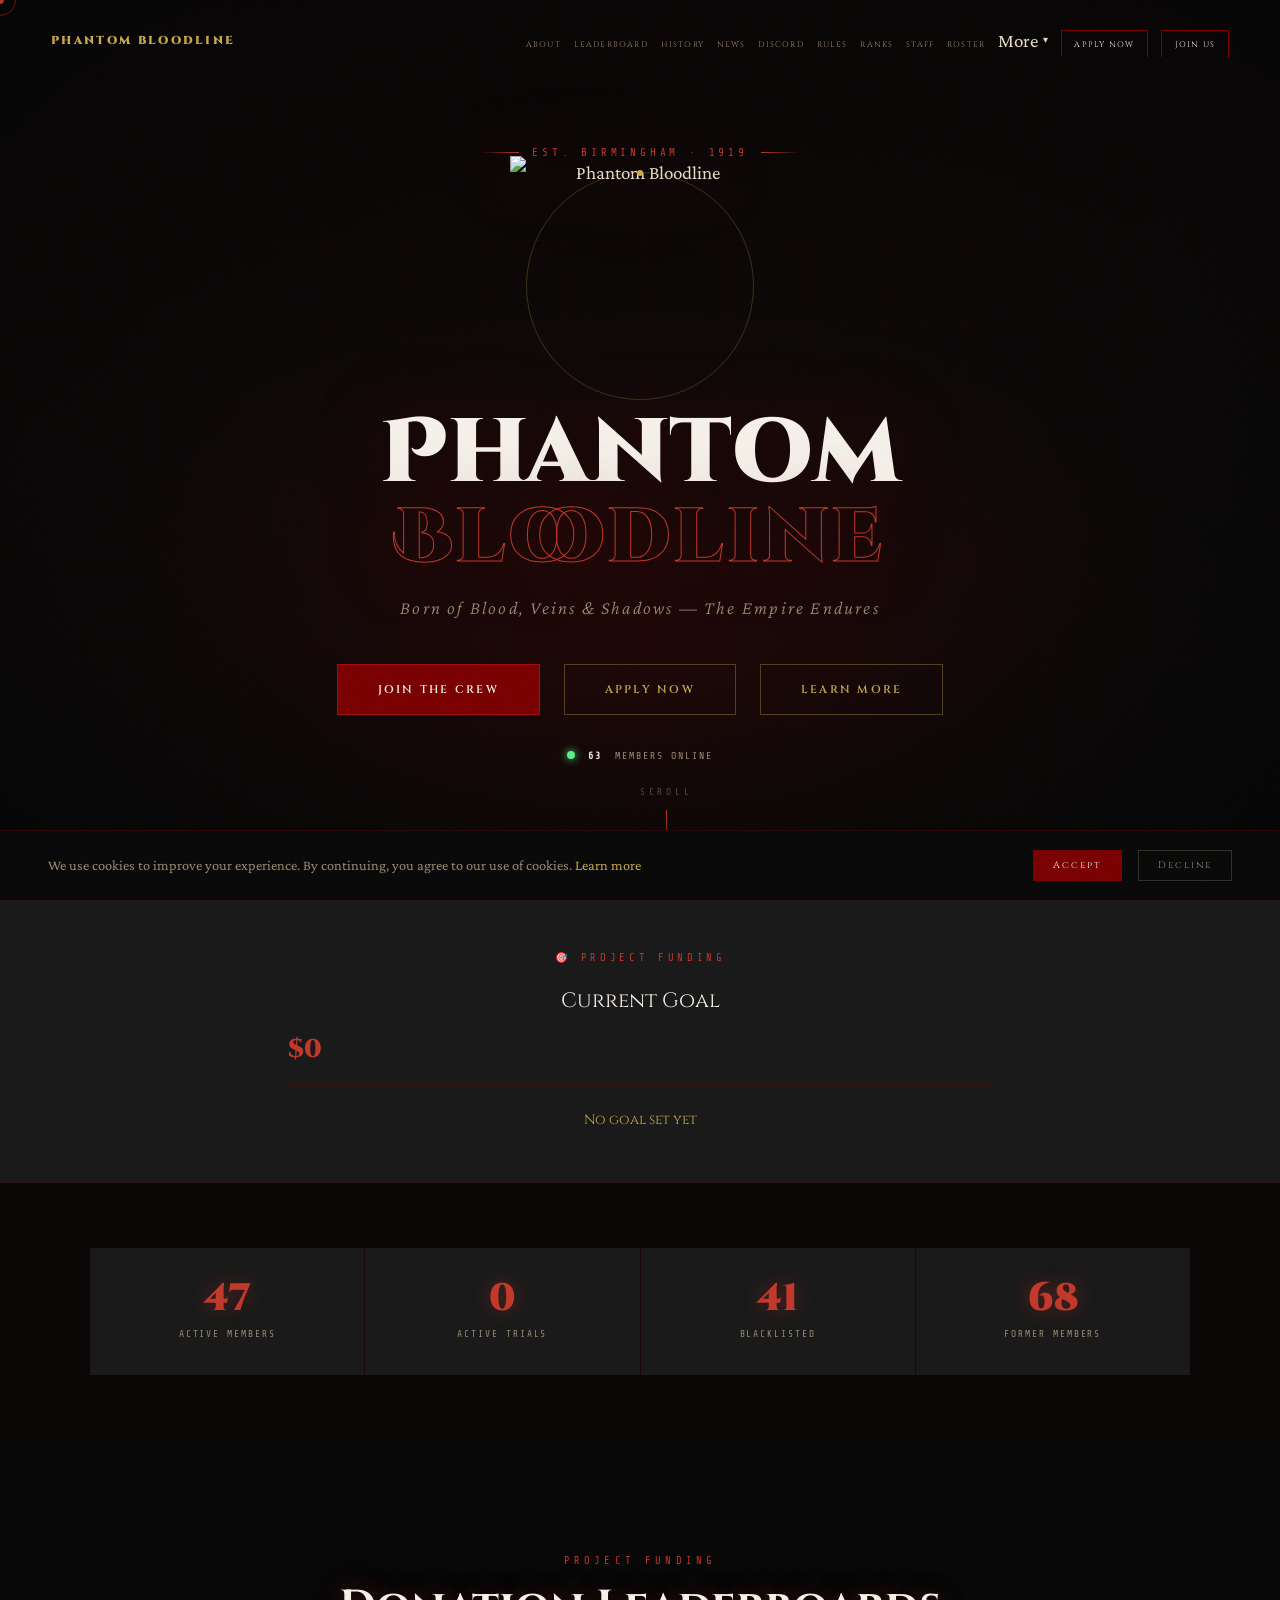
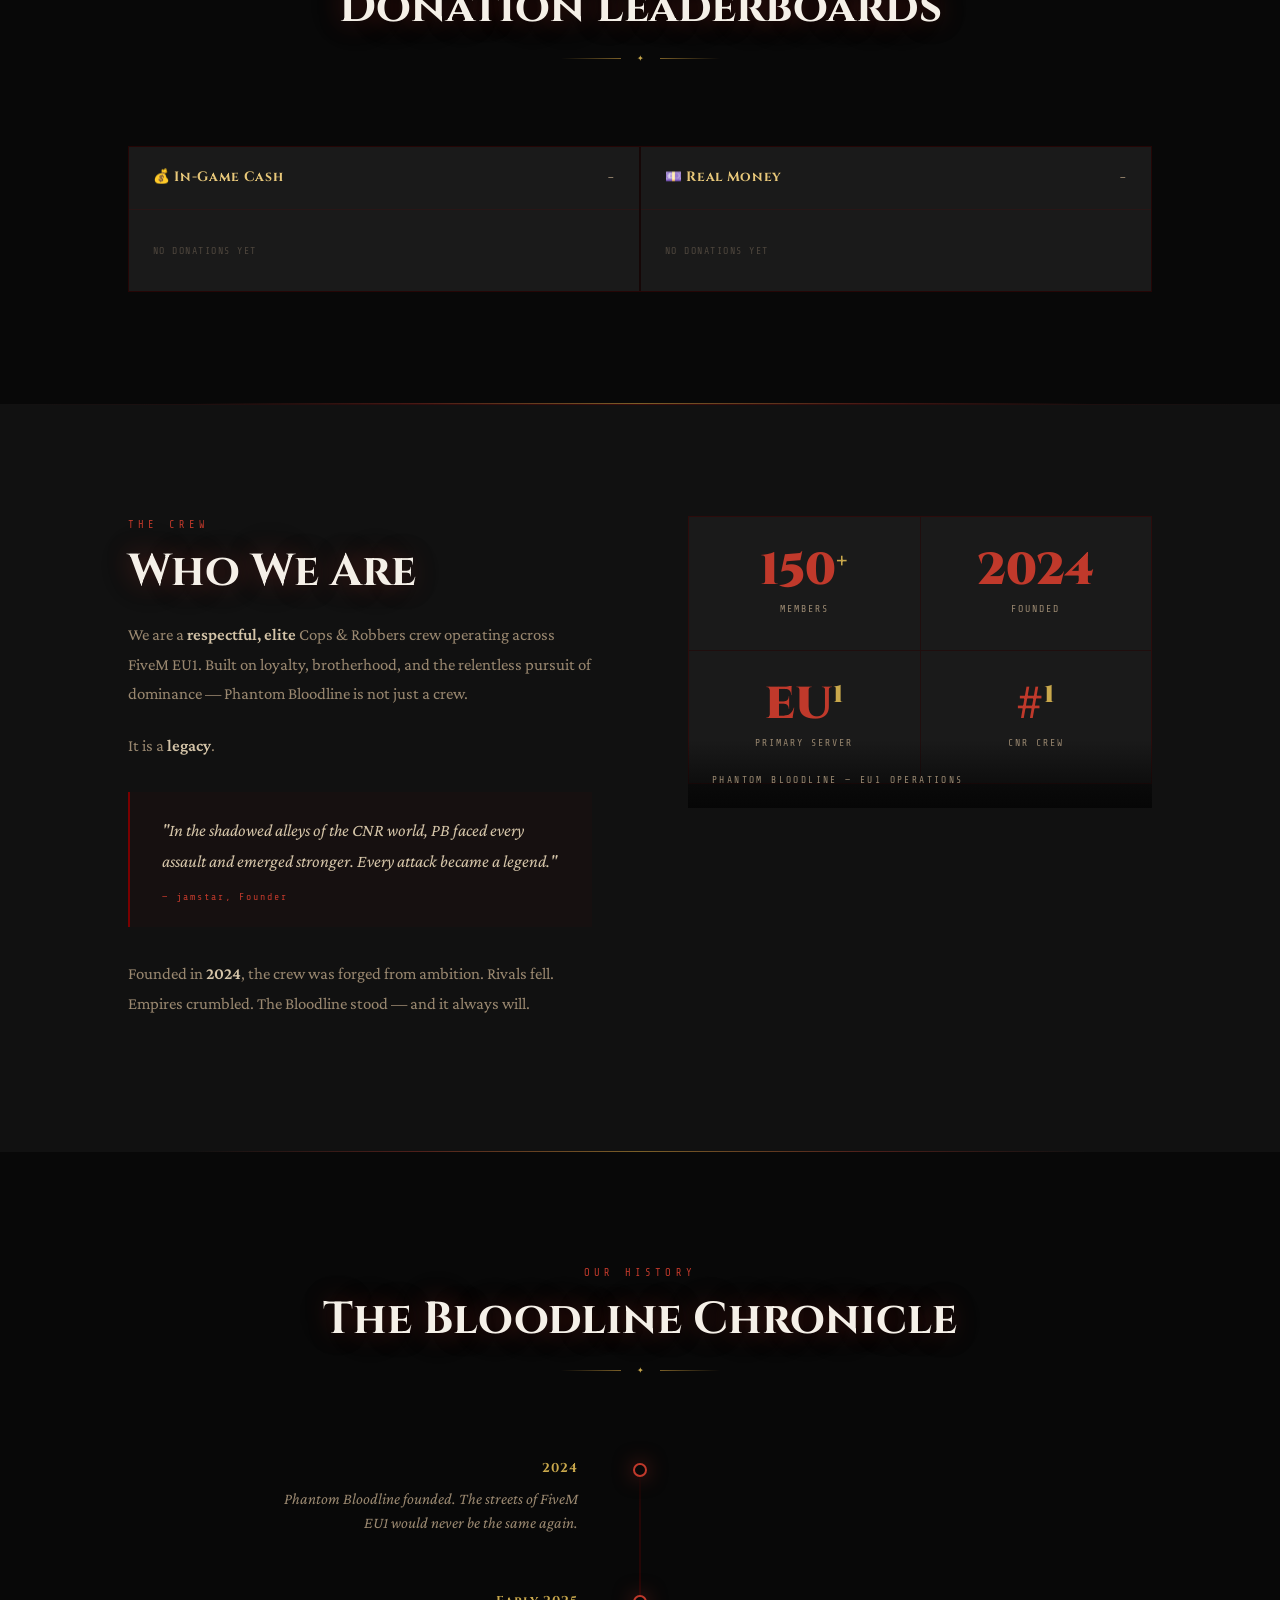
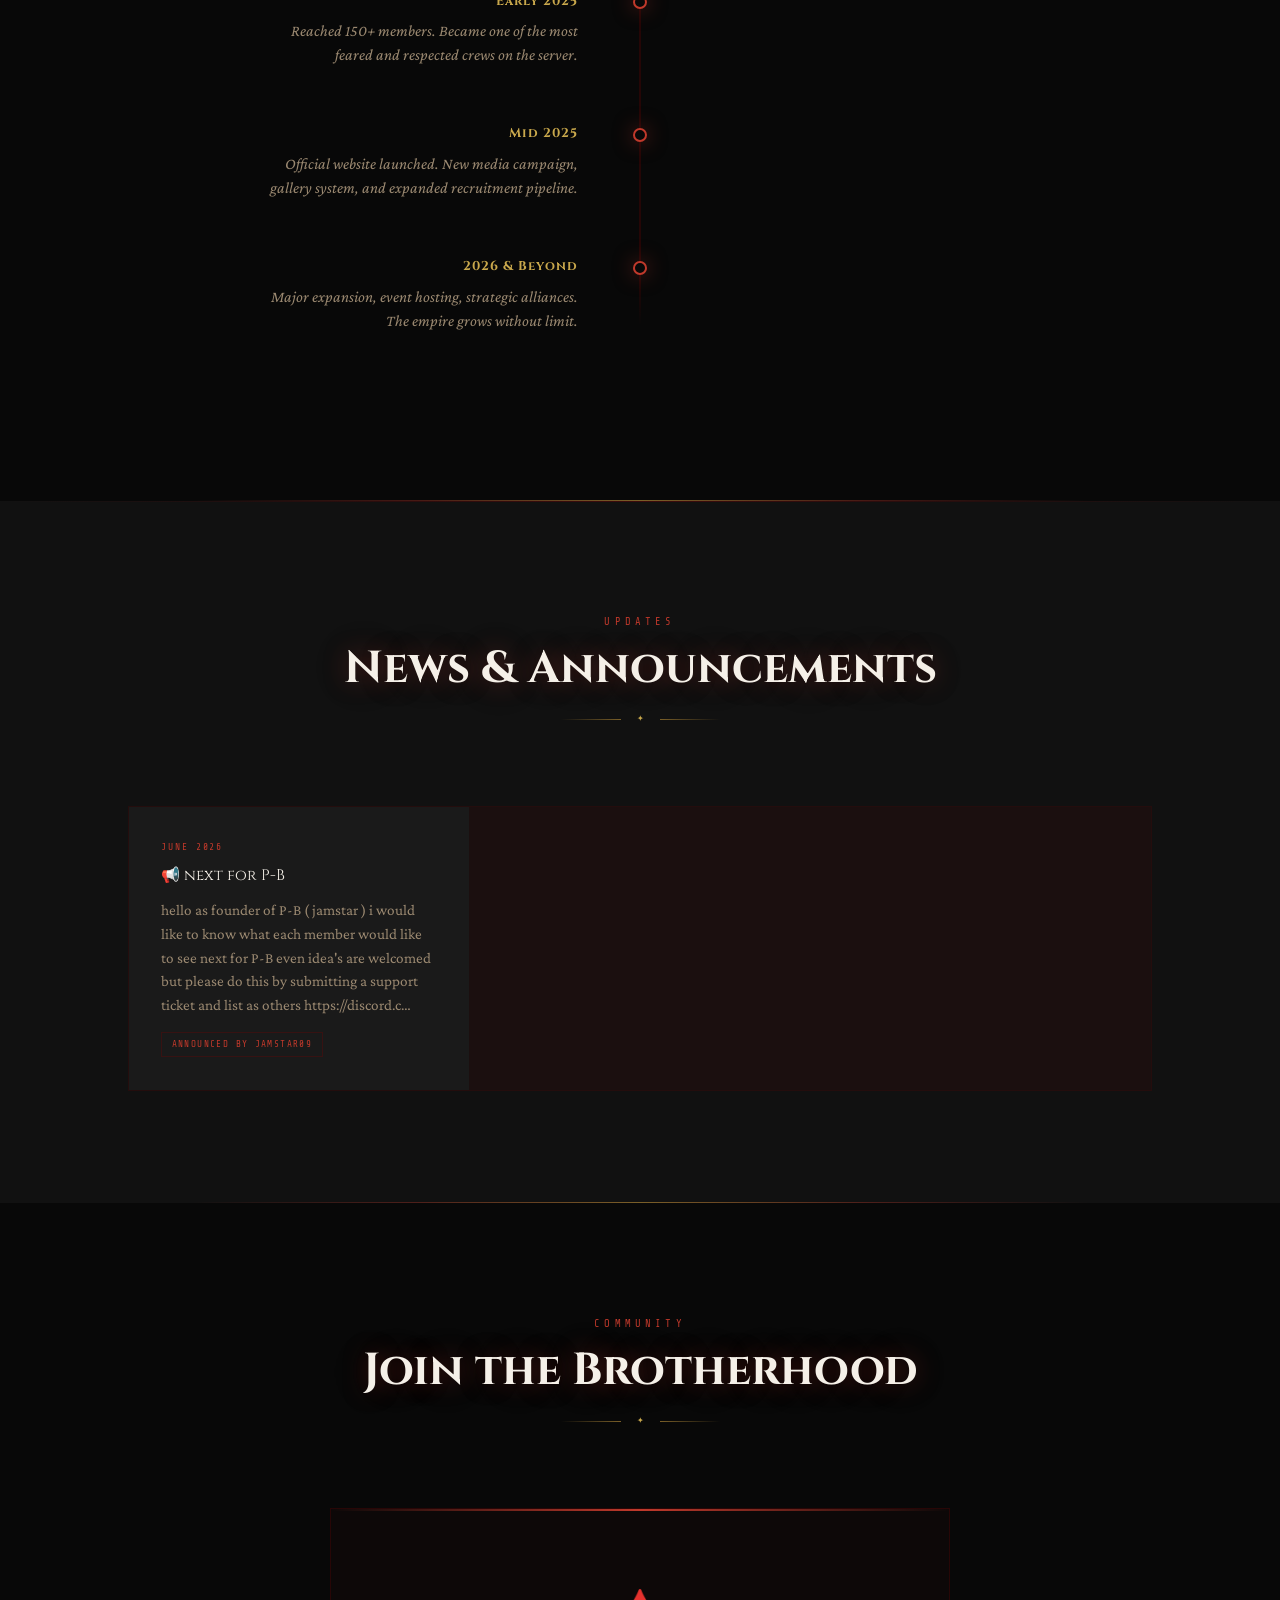
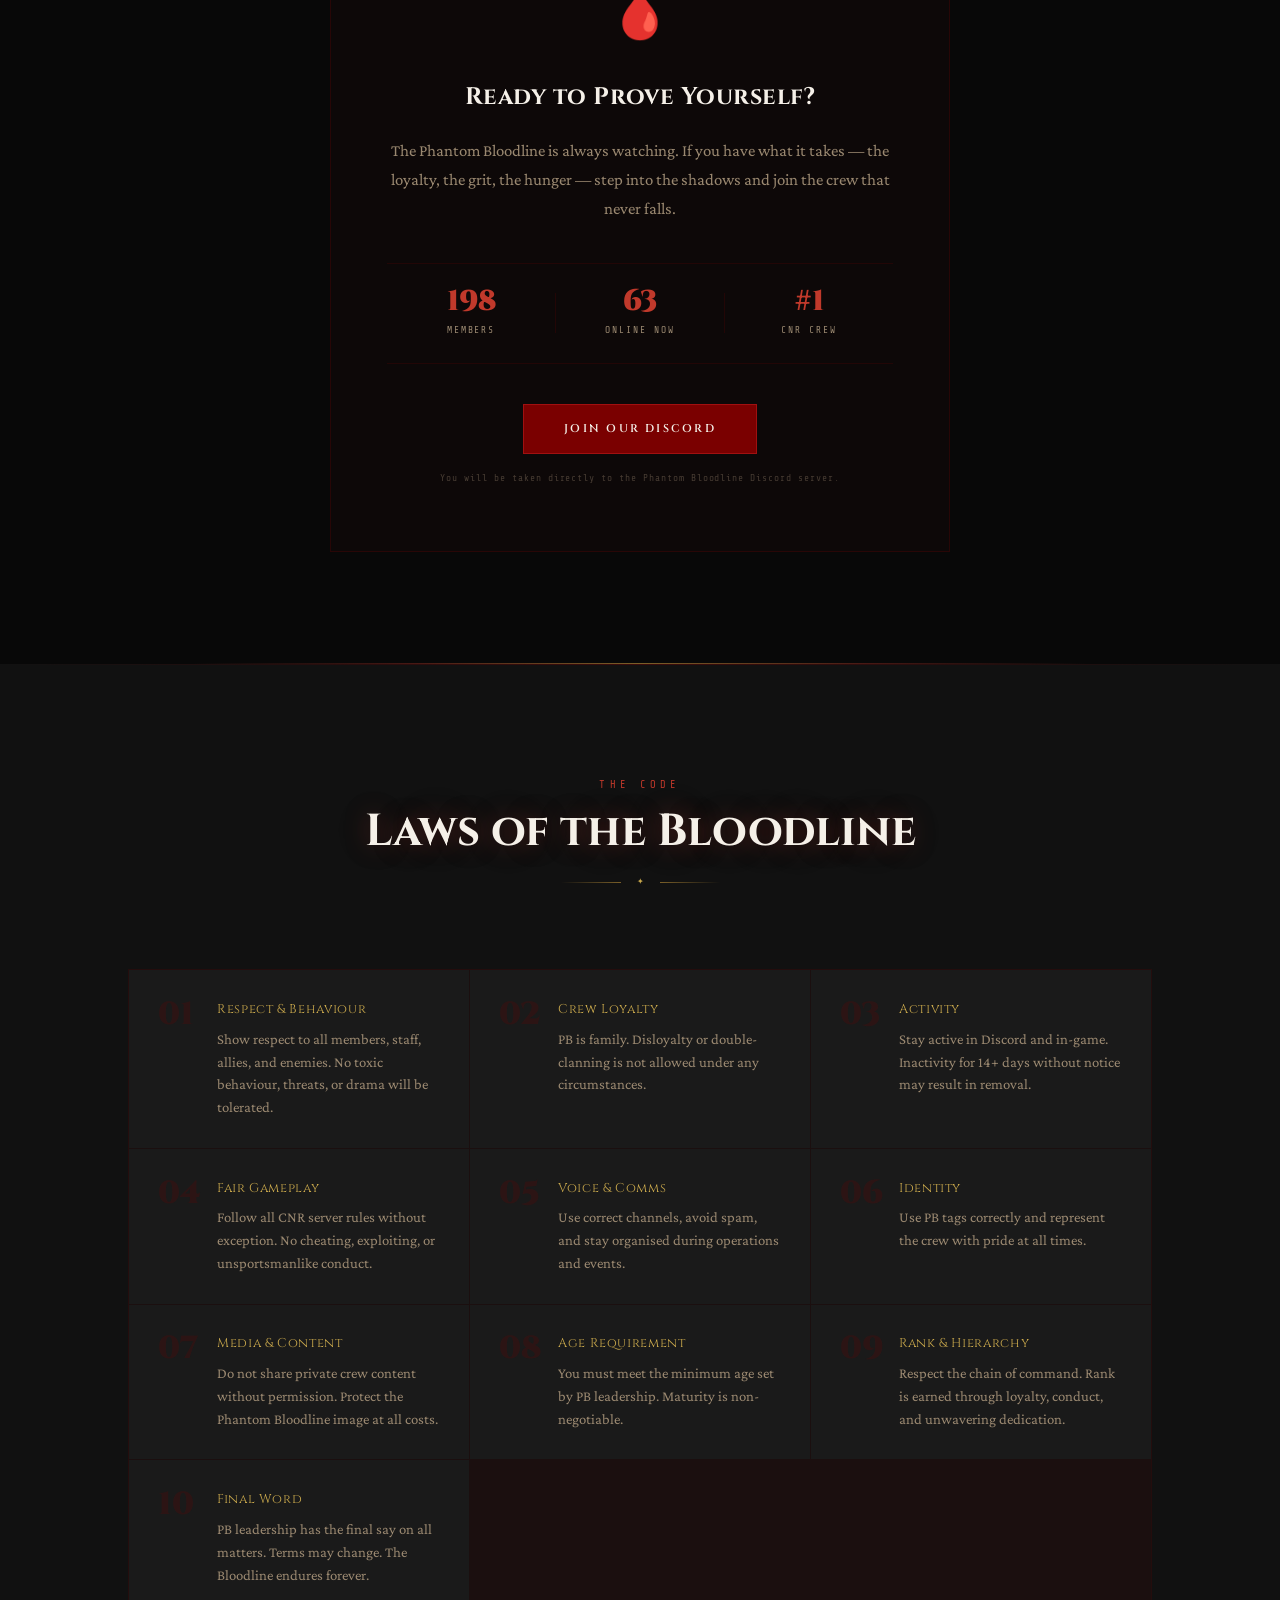
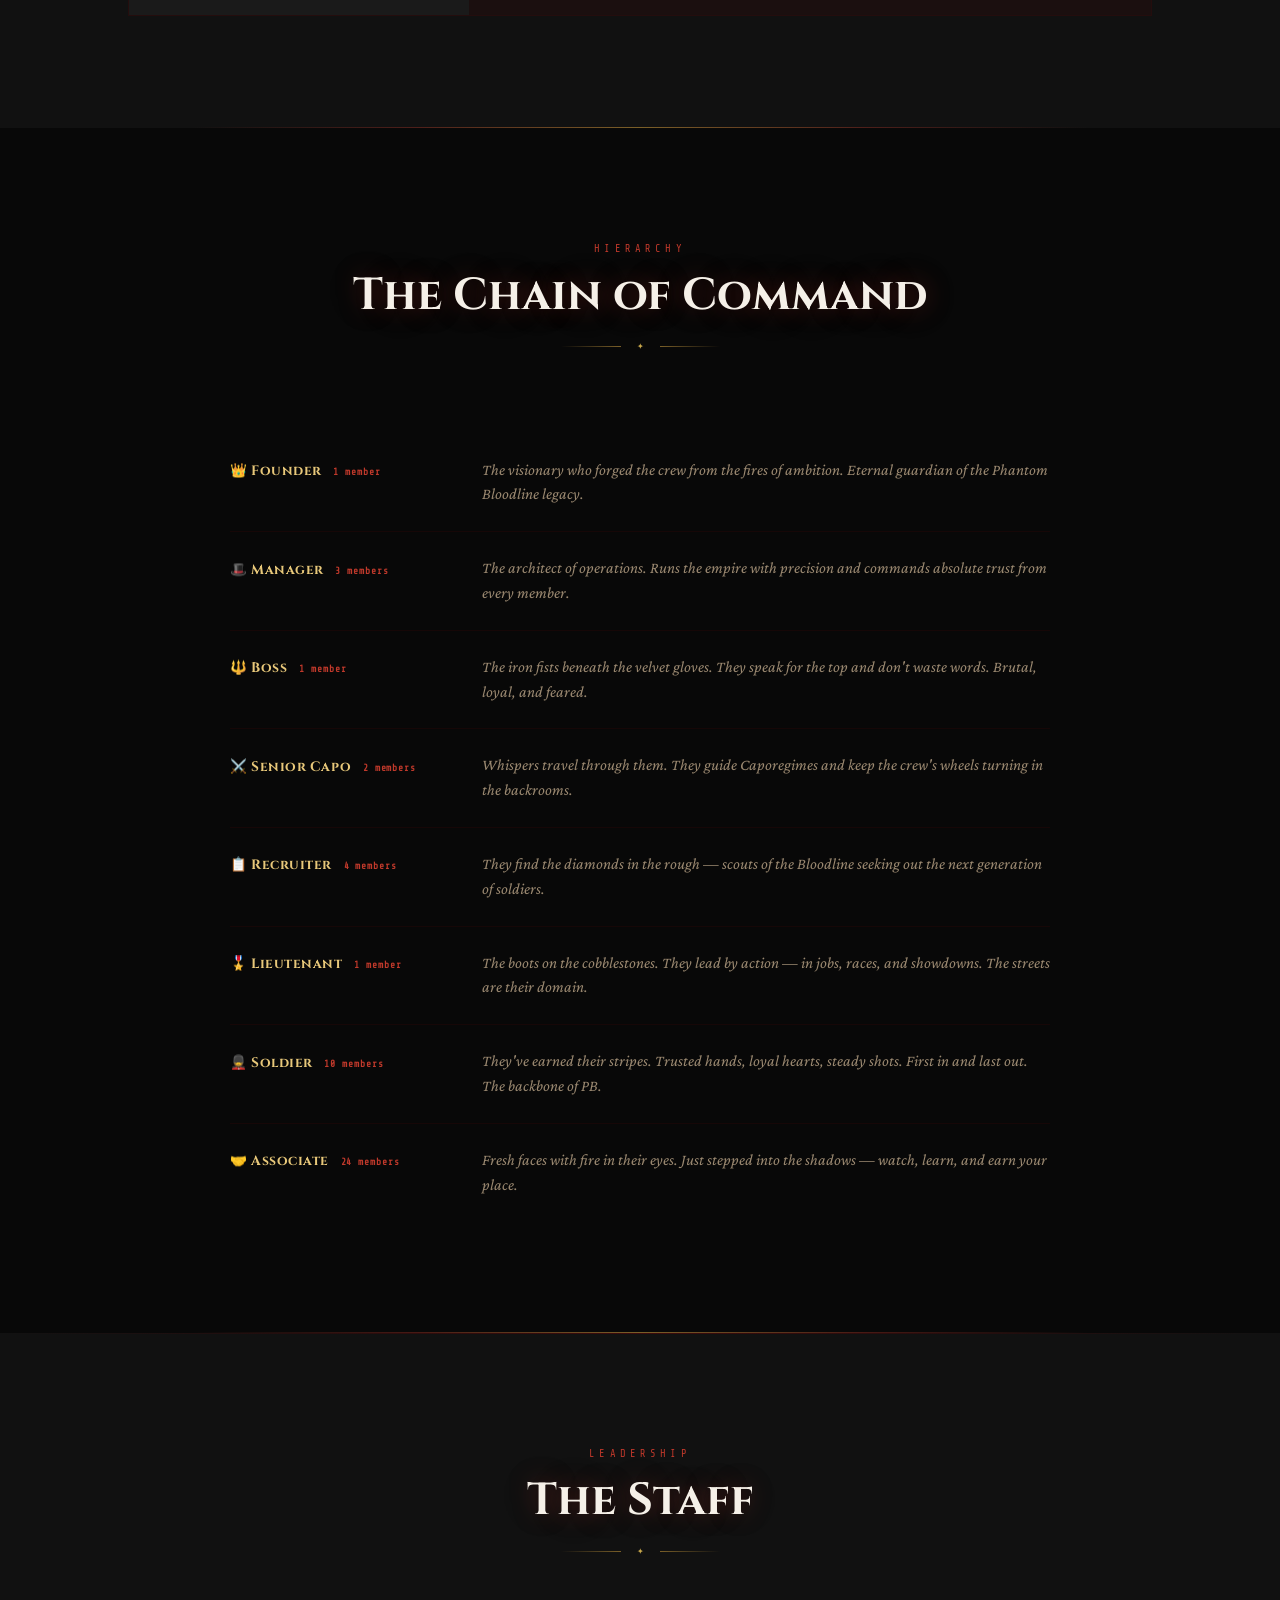
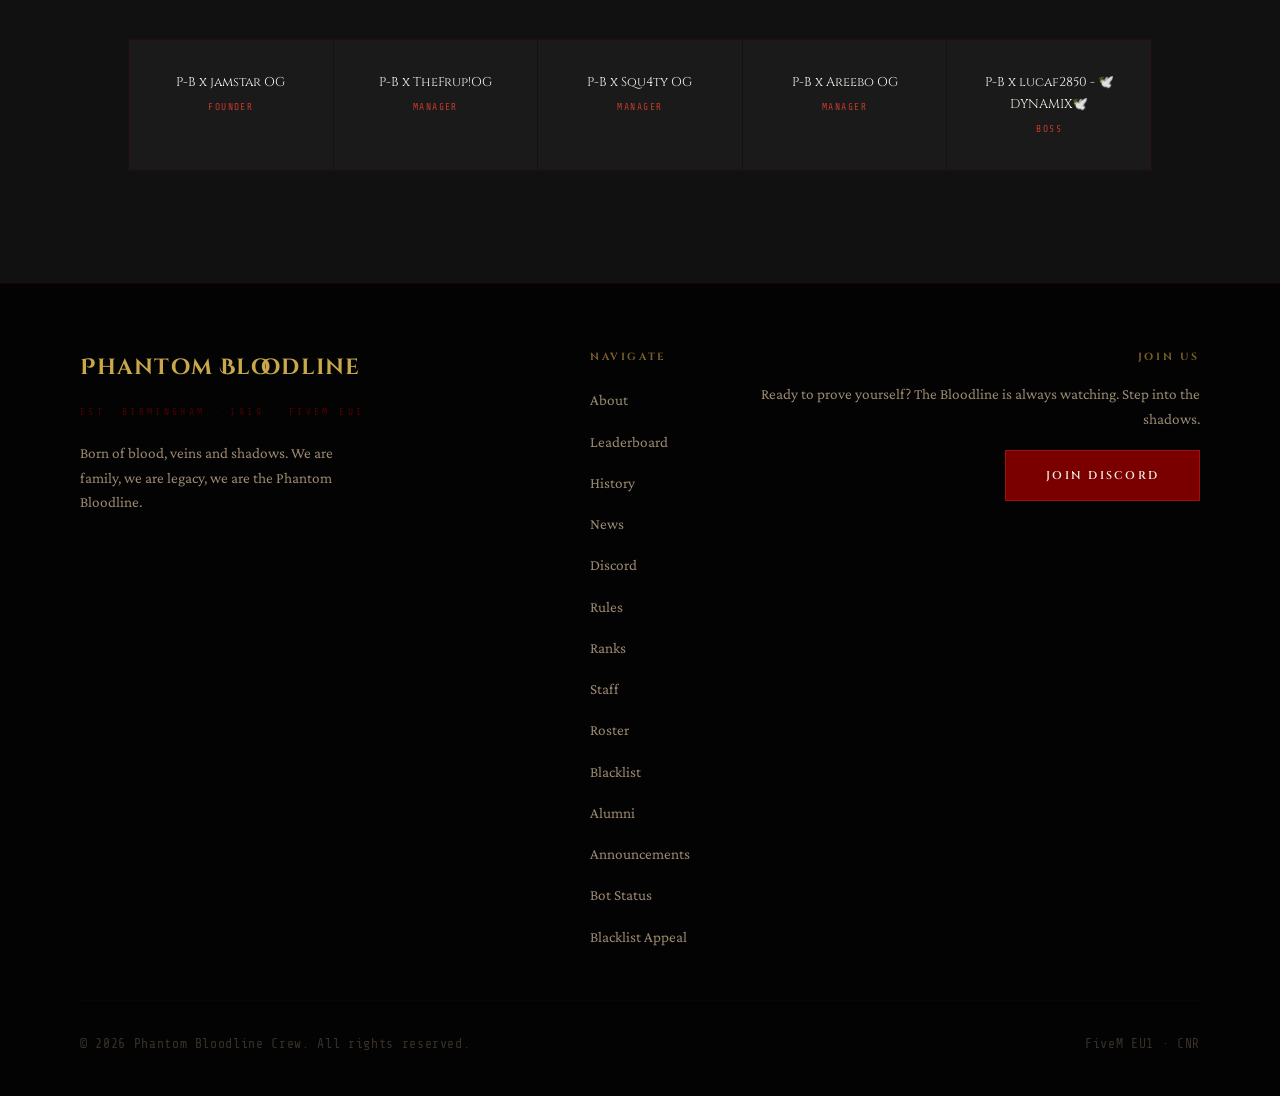
==== index.html @ 2a6f8df1 "Add files via upload" ====
<!DOCTYPE html>
<html lang="en">
<head>
<meta charset="UTF-8">
<meta name="viewport" content="width=device-width, initial-scale=1.0">
<title>Phantom Bloodline | Est. Birmingham, 1919</title>
<meta name="description" content="Phantom Bloodline — an elite Cops & Robbers crew on FiveM EU1. Born of blood, veins and shadows.">
<meta property="og:title" content="Phantom Bloodline | Est. Birmingham, 1919">
<meta property="og:description" content="Elite FiveM CNR crew. Born of blood, veins and shadows. The empire endures.">
<meta property="og:image" content="https://raw.githubusercontent.com/PBjamstar/P-B/main/logo.png">
<meta property="og:url" content="https://pbjamstar.github.io/P-B/">
<meta name="twitter:card" content="summary_large_image">
<link rel="icon" type="image/png" href="https://raw.githubusercontent.com/PBjamstar/P-B/main/logo.png">
<link rel="preconnect" href="https://fonts.googleapis.com">
<link href="https://fonts.googleapis.com/css2?family=Cinzel+Decorative:wght@400;700;900&family=Cinzel:wght@400;600;700;900&family=Crimson+Pro:ital,wght@0,300;0,400;0,600;1,300;1,400&family=Share+Tech+Mono&display=swap" rel="stylesheet" media="print" onload="this.media='all'">
<noscript><link href="https://fonts.googleapis.com/css2?family=Cinzel+Decorative:wght@400;700;900&family=Cinzel:wght@400;600;700;900&family=Crimson+Pro:ital,wght@0,300;0,400;0,600;1,300;1,400&family=Share+Tech+Mono&display=swap" rel="stylesheet"></noscript>
<style>
:root {
  --blood: #7a0000;
  --blood-mid: #a01010;
  --blood-bright: #c0392b;
  --gold: #c9a84c;
  --gold-light: #e8c87a;
  --gold-dim: #7a5f28;
  --smoke: #080808;
  --ash: #111111;
  --coal: #1a1a1a;
  --bone: #e8dcc8;
  --parchment: #d4c4a8;
  --pale: #9a8870;
  --white: #f5f0e8;
}
* { margin:0; padding:0; box-sizing:border-box; }
html { scroll-behavior:smooth; }
body { background:var(--smoke); color:var(--bone); font-family:'Crimson Pro',serif; font-size:19px; line-height:1.75; overflow-x:hidden; }
*, *::before, *::after { cursor:none !important; }

/* ── LOADER ───────────────────────────────────────────────────────────── */
#loader {
  position:fixed; inset:0; z-index:99999;
  background:var(--smoke);
  display:flex; flex-direction:column; align-items:center; justify-content:center;
  transition:opacity 0.8s ease, visibility 0.8s ease;
}
#loader.hidden { opacity:0; visibility:hidden; pointer-events:none; }
.loader-logo {
  width:120px; height:120px; position:relative;
  animation:loader-pulse 2s ease-in-out infinite;
}
.loader-logo img { width:100%; height:100%; object-fit:contain; filter:drop-shadow(0 0 30px rgba(192,57,43,0.8)); }
.loader-ring {
  position:absolute; inset:-16px;
  border:1px solid rgba(201,168,76,0.4); border-radius:50%;
  animation:spin-slow 3s linear infinite;
}
.loader-ring::before {
  content:''; position:absolute; top:-3px; left:50%;
  width:6px; height:6px; background:var(--gold); border-radius:50%; transform:translateX(-50%);
}
.loader-text {
  margin-top:2rem;
  font-family:'Share Tech Mono',monospace; font-size:0.65rem;
  letter-spacing:0.4em; color:var(--blood-bright); text-transform:uppercase;
  animation:loader-blink 1.2s ease-in-out infinite;
}
.loader-bar {
  width:200px; height:1px; background:rgba(122,0,0,0.2); margin-top:1.5rem; overflow:hidden;
}
.loader-bar-fill {
  height:100%; width:0%; background:linear-gradient(to right, var(--blood), var(--blood-bright));
  animation:loader-fill 1.8s ease-out forwards;
}
@keyframes loader-fill { to { width:100%; } }
@keyframes loader-pulse { 0%,100%{transform:scale(1)} 50%{transform:scale(1.05)} }
@keyframes loader-blink { 0%,100%{opacity:1} 50%{opacity:0.3} }

/* ── PAGE TRANSITION ──────────────────────────────────────────────────── */
#page-transition {
  position:fixed; inset:0; z-index:9999; pointer-events:none;
  background:var(--blood);
  transform:scaleY(0); transform-origin:bottom;
  transition:transform 0.4s cubic-bezier(0.76,0,0.24,1);
}
#page-transition.out { transform:scaleY(1); transform-origin:bottom; }
#page-transition.in { transform:scaleY(0); transform-origin:top; }

/* ── COOKIE BANNER ────────────────────────────────────────────────────── */
#cookie-banner {
  position:fixed; bottom:0; left:0; right:0; z-index:9000;
  background:rgba(10,10,10,0.97); border-top:1px solid rgba(122,0,0,0.3);
  padding:1.2rem 3rem;
  display:flex; align-items:center; justify-content:space-between; gap:2rem;
  backdrop-filter:blur(10px);
  transform:translateY(100%); transition:transform 0.5s cubic-bezier(0.16,1,0.3,1);
}
#cookie-banner.show { transform:translateY(0); }
.cookie-text { font-size:0.9rem; color:var(--pale); max-width:600px; }
.cookie-text a { color:var(--gold); text-decoration:none; }
.cookie-btns { display:flex; gap:1rem; flex-shrink:0; }
.cookie-btn {
  font-family:'Cinzel',serif; font-size:0.6rem; letter-spacing:0.2em;
  padding:0.5rem 1.2rem; border:1px solid; cursor:pointer !important; transition:all 0.25s;
}
.cookie-accept { border-color:var(--blood); background:var(--blood); color:var(--white); }
.cookie-accept:hover { background:var(--blood-bright); }
.cookie-decline { border-color:rgba(154,136,112,0.3); background:transparent; color:var(--pale); }
.cookie-decline:hover { border-color:var(--pale); color:var(--white); }

/* ── CURSOR ───────────────────────────────────────────────────────────── */
.cursor { position:fixed; width:8px; height:8px; background:var(--blood-bright); border-radius:50%; pointer-events:none; z-index:99999; transform:translate(-50%,-50%); mix-blend-mode:difference; }
.cursor-ring { position:fixed; width:32px; height:32px; border:1px solid rgba(192,57,43,0.5); border-radius:50%; pointer-events:none; z-index:99998; transform:translate(-50%,-50%); transition:width 0.35s,height 0.35s,border-color 0.3s; }
body:has(a:hover) .cursor-ring, body:has(button:hover) .cursor-ring { width:50px; height:50px; border-color:var(--gold); }
body::after { content:''; position:fixed; inset:0; background-image:url("data:image/svg+xml,%3Csvg xmlns='http://www.w3.org/2000/svg' width='300' height='300'%3E%3Cfilter id='n'%3E%3CfeTurbulence type='fractalNoise' baseFrequency='0.75' numOctaves='4' stitchTiles='stitch'/%3E%3C/filter%3E%3Crect width='300' height='300' filter='url(%23n)' opacity='0.05'/%3E%3C/svg%3E"); pointer-events:none; z-index:9998; opacity:0.35; }

/* ── NAV ──────────────────────────────────────────────────────────────── */
#nav { position:fixed; top:0; left:0; right:0; z-index:1000; padding:1.5rem clamp(1.5rem, 4vw, 5rem); display:flex; justify-content:space-between; align-items:center; transition:all 0.4s; }
#nav.solid { background:rgba(5,5,5,0.97); padding:1rem clamp(1.5rem, 4vw, 5rem); border-bottom:1px solid rgba(122,0,0,0.25); backdrop-filter:blur(10px); }
.nav-brand { font-family:'Cinzel',serif; font-weight:900; font-size:clamp(0.7rem, 0.9vw, 1rem); color:var(--gold); text-decoration:none; letter-spacing:0.2em; white-space:nowrap; flex-shrink:0; }
.nav-links { display:flex; gap:clamp(0.5rem, 1vw, 2rem); list-style:none; align-items:center; flex-wrap:nowrap; overflow:hidden; }
.nav-links a { font-family:'Cinzel',serif; font-size:clamp(0.5rem, 0.6vw, 0.65rem); letter-spacing:0.15em; color:var(--pale); text-decoration:none; text-transform:uppercase; transition:color 0.25s; }
.nav-links a:hover { color:var(--white); }
.nav-links .cta { padding:0.5rem clamp(0.6rem, 1vw, 1.5rem); border:1px solid var(--blood); color:var(--white); transition:all 0.3s; white-space:nowrap; flex-shrink:0; }
.nav-links .cta:hover { background:var(--blood); }

/* Mobile nav */
.nav-hamburger { display:none; flex-direction:column; gap:5px; background:none; border:none; padding:0.3rem; }
.nav-hamburger span { display:block; width:24px; height:1px; background:var(--pale); transition:all 0.3s; }
.nav-hamburger.open span:nth-child(1) { transform:rotate(45deg) translate(4px,4px); }
.nav-hamburger.open span:nth-child(2) { opacity:0; }
.nav-hamburger.open span:nth-child(3) { transform:rotate(-45deg) translate(4px,-4px); }
.mobile-menu {
  display:none; position:fixed; inset:0; z-index:999;
  background:rgba(5,5,5,0.98); backdrop-filter:blur(20px);
  flex-direction:column; align-items:center; justify-content:center; gap:2rem;
}
.mobile-menu.open { display:flex; }
.mobile-menu a { font-family:'Cinzel',serif; font-size:1.2rem; letter-spacing:0.2em; color:var(--pale); text-decoration:none; text-transform:uppercase; transition:color 0.25s; }
.mobile-menu a:hover { color:var(--white); }
.mobile-menu .cta { padding:0.8rem 2rem; border:1px solid var(--blood); color:var(--white); }

/* ── HERO ─────────────────────────────────────────────────────────────── */
#hero { height:100vh; min-height:700px; position:relative; display:flex; align-items:center; justify-content:center; overflow:hidden; }
.hero-bg { position:absolute; inset:0; background:radial-gradient(ellipse 80% 60% at 50% 70%, rgba(122,0,0,0.18) 0%, transparent 60%), linear-gradient(170deg, #0a0505 0%, #0d0808 40%, #080808 100%); }
.hero-grid { position:absolute; inset:0; background-image:linear-gradient(rgba(122,0,0,0.08) 1px, transparent 1px),linear-gradient(90deg, rgba(122,0,0,0.08) 1px, transparent 1px); background-size:80px 80px; mask-image:radial-gradient(ellipse 80% 70% at 50% 50%, black 20%, transparent 75%); animation:grid-drift 20s ease-in-out infinite alternate; }
@keyframes grid-drift { from{transform:translateY(0)} to{transform:translateY(-20px)} }
.hero-vignette { position:absolute; inset:0; background:radial-gradient(ellipse at center, transparent 40%, rgba(5,5,5,0.8) 100%); }

/* Embers */
.embers { position:absolute; inset:0; pointer-events:none; overflow:hidden; }
.ember {
  position:absolute; width:2px; height:2px; border-radius:50%;
  background:var(--blood-bright); opacity:0;
  animation:ember-rise var(--dur) var(--delay) ease-out infinite;
  left:var(--x); bottom:-10px;
}
@keyframes ember-rise {
  0%{opacity:0;transform:translateY(0) translateX(0) scale(1)}
  20%{opacity:0.8}
  80%{opacity:0.4}
  100%{opacity:0;transform:translateY(-60vh) translateX(var(--drift)) scale(0)}
}

.hero-content { position:relative; z-index:2; text-align:center; max-width:900px; padding:0 2rem; }
.hero-badge { display:inline-flex; align-items:center; gap:0.8rem; font-family:'Share Tech Mono',monospace; font-size:0.68rem; letter-spacing:0.35em; color:var(--blood-bright); text-transform:uppercase; margin-bottom:1.5rem; opacity:0; animation:rise 0.9s 0.2s cubic-bezier(0.16,1,0.3,1) forwards; }
.hero-badge::before,.hero-badge::after { content:''; width:40px; height:1px; background:linear-gradient(to right,transparent,var(--blood-bright)); }
.hero-badge::after { transform:scaleX(-1); }
.hero-logo-wrap { margin:0 auto 1.5rem; width:200px; height:200px; position:relative; opacity:0; animation:rise 0.9s 0.4s cubic-bezier(0.16,1,0.3,1) forwards; }
.hero-logo-wrap img { width:130%; height:130%; object-fit:contain; position:absolute; top:50%; left:50%; transform:translate(-50%,-50%); filter:drop-shadow(0 0 30px rgba(122,0,0,0.6)) drop-shadow(0 0 60px rgba(122,0,0,0.2)); loading:eager; }
.hero-ring { position:absolute; inset:-14px; border:1px solid rgba(201,168,76,0.25); border-radius:50%; animation:spin-slow 30s linear infinite; }
.hero-ring::before { content:''; position:absolute; top:-3px; left:50%; width:6px; height:6px; background:var(--gold); border-radius:50%; transform:translateX(-50%); }
@keyframes spin-slow { to{transform:rotate(360deg)} }
h1.hero-title { font-family:'Cinzel Decorative',serif; font-size:clamp(2.8rem,7vw,6.5rem); font-weight:900; line-height:1; color:var(--white); margin-bottom:0.2rem; opacity:0; animation:rise 1s 0.6s cubic-bezier(0.16,1,0.3,1) forwards; text-shadow:0 0 80px rgba(122,0,0,0.3); }
h1.hero-title em { font-style:normal; color:transparent; -webkit-text-stroke:1px var(--blood-bright); display:block; font-size:0.85em; letter-spacing:0.05em; }
.hero-tagline { font-family:'Crimson Pro',serif; font-style:italic; font-weight:300; font-size:1.15rem; color:var(--pale); letter-spacing:0.12em; margin:1rem 0 2.5rem; opacity:0; animation:rise 0.9s 0.8s cubic-bezier(0.16,1,0.3,1) forwards; }
.hero-actions { display:flex; gap:1.5rem; justify-content:center; flex-wrap:wrap; opacity:0; animation:rise 0.9s 1s cubic-bezier(0.16,1,0.3,1) forwards; }

/* Discord live count in hero */
.hero-live {
  display:inline-flex; align-items:center; gap:0.8rem; margin-top:2rem;
  font-family:'Share Tech Mono',monospace; font-size:0.62rem; letter-spacing:0.2em;
  color:var(--pale); text-transform:uppercase;
  opacity:0; animation:rise 0.9s 1.2s cubic-bezier(0.16,1,0.3,1) forwards;
}
.live-dot { width:8px; height:8px; border-radius:50%; background:#57F287; box-shadow:0 0 8px #57F287; animation:pulse-green 2s ease-in-out infinite; }
@keyframes pulse-green { 0%,100%{box-shadow:0 0 8px #57F287} 50%{box-shadow:0 0 16px #57F287} }
#hero-member-count { color:var(--white); font-weight:bold; }

.btn-primary { display:inline-flex; align-items:center; gap:0.6rem; padding:0.9rem 2.5rem; background:var(--blood); border:1px solid var(--blood-mid); color:var(--white); font-family:'Cinzel',serif; font-size:0.7rem; font-weight:600; letter-spacing:0.2em; text-transform:uppercase; text-decoration:none; transition:all 0.3s; }
.btn-primary:hover { background:var(--blood-bright); transform:translateY(-2px); box-shadow:0 10px 40px rgba(122,0,0,0.4); }
.btn-secondary { display:inline-flex; align-items:center; gap:0.6rem; padding:0.9rem 2.5rem; background:transparent; border:1px solid rgba(201,168,76,0.35); color:var(--gold); font-family:'Cinzel',serif; font-size:0.7rem; font-weight:600; letter-spacing:0.2em; text-transform:uppercase; text-decoration:none; transition:all 0.3s; }
.btn-secondary:hover { border-color:var(--gold); background:rgba(201,168,76,0.07); transform:translateY(-2px); }

.hero-scroll { position:absolute; bottom:2.5rem; left:50%; transform:translateX(-50%); display:flex; flex-direction:column; align-items:center; gap:0.6rem; opacity:0; animation:rise 1s 1.5s forwards; }
.hero-scroll span { font-family:'Share Tech Mono',monospace; font-size:0.58rem; letter-spacing:0.4em; color:rgba(154,136,112,0.5); text-transform:uppercase; }
.hero-scroll-line { width:1px; height:50px; background:linear-gradient(to bottom, var(--blood-bright), transparent); animation:drip 2.5s ease-in-out infinite; }
@keyframes drip { 0%{transform:scaleY(0);transform-origin:top;opacity:1} 50%{transform:scaleY(1);transform-origin:top;opacity:1} 51%{transform:scaleY(1);transform-origin:bottom;opacity:1} 100%{transform:scaleY(0);transform-origin:bottom;opacity:0.3} }

/* ── COMMON ───────────────────────────────────────────────────────────── */
.eyebrow { font-family:'Share Tech Mono',monospace; font-size:0.65rem; letter-spacing:0.4em; color:var(--blood-bright); text-transform:uppercase; display:block; margin-bottom:0.8rem; }
.section-title { font-family:'Cinzel',serif; font-size:clamp(1.8rem,3.5vw,3rem); font-weight:700; color:var(--white); line-height:1.1; text-shadow:0 0 24px rgba(192,57,43,0.35), 0 0 48px rgba(122,0,0,0.15); }
.gold-rule { display:flex; align-items:center; gap:1rem; margin:1.2rem auto 0; justify-content:center; width:fit-content; }
.gold-rule::before,.gold-rule::after { content:''; width:60px; height:1px; background:linear-gradient(to right,transparent,var(--gold-dim)); }
.gold-rule::after { transform:scaleX(-1); }
.gold-rule span { color:var(--gold); font-size:0.5rem; }
.container { max-width:1120px; margin:0 auto; padding:0 3rem; }
.section { padding:7rem 0; position:relative; }
.section::after { content:''; position:absolute; bottom:0; left:50%; transform:translateX(-50%); width:70%; max-width:900px; height:1px; background:linear-gradient(to right, transparent, rgba(192,57,43,0.35), var(--gold-dim), rgba(192,57,43,0.35), transparent); }
.section:last-of-type::after { display:none; }
.section-dark { background:var(--smoke); }
.section-mid { background:var(--ash); position:relative; }
.section-mid::before { content:''; position:absolute; top:0; left:0; right:0; height:1px; background:linear-gradient(to right,transparent,rgba(122,0,0,0.4),transparent); }
.section-header { text-align:center; margin-bottom:5rem; }

/* Scroll progress bar */
#scroll-progress { position:fixed; top:0; left:0; height:3px; width:0%; background:linear-gradient(to right, var(--blood), var(--blood-bright), var(--gold)); z-index:2000; box-shadow:0 0 10px rgba(192,57,43,0.6); }

/* Background watermark logo */
.watermark { position:fixed; top:50%; left:50%; transform:translate(-50%,-50%); width:min(140vw,1800px); opacity:0.025; pointer-events:none; z-index:0; filter:grayscale(100%); }

/* Stats bar */
.stats-bar-section { padding:4rem 0; background:rgba(122,0,0,0.04); border-top:1px solid rgba(122,0,0,0.1); border-bottom:1px solid rgba(122,0,0,0.1); position:relative; z-index:1; }
.stats-bar-grid { display:grid; grid-template-columns:repeat(4,1fr); gap:1px; background:rgba(122,0,0,0.15); max-width:1100px; margin:0 auto; }
.stats-bar-cell { background:var(--coal); padding:2rem 1rem; text-align:center; }
.stats-bar-num { font-family:'Cinzel',serif; font-size:clamp(1.8rem,3vw,2.6rem); font-weight:900; color:var(--blood-bright); display:block; line-height:1; text-shadow:0 0 20px rgba(192,57,43,0.4); }
.stats-bar-lbl { font-family:'Share Tech Mono',monospace; font-size:0.6rem; letter-spacing:0.2em; color:var(--pale); text-transform:uppercase; margin-top:0.5rem; display:block; }
@media(max-width:700px) { .stats-bar-grid { grid-template-columns:1fr 1fr; } }

/* Mega menu */
.nav-more-wrap { position:relative; }
.nav-more-trigger { cursor:none; display:flex; align-items:center; gap:0.3rem; }
.nav-more-trigger::after { content:'▾'; font-size:0.6rem; transition:transform 0.2s; }
.nav-more-wrap.open .nav-more-trigger::after { transform:rotate(180deg); }
.mega-menu { position:absolute; top:calc(100% + 1.2rem); left:50%; transform:translateX(-50%) translateY(-8px); background:rgba(8,8,8,0.98); border:1px solid rgba(122,0,0,0.25); backdrop-filter:blur(12px); padding:0.5rem; min-width:200px; opacity:0; pointer-events:none; transition:opacity 0.25s ease, transform 0.25s ease; box-shadow:0 20px 50px rgba(0,0,0,0.6); }
.nav-more-wrap:hover .mega-menu, .nav-more-wrap.open .mega-menu { opacity:1; pointer-events:auto; transform:translateX(-50%) translateY(0); }
.mega-menu a { display:block; padding:0.7rem 1.2rem; font-family:'Cinzel',serif; font-size:0.62rem; letter-spacing:0.15em; color:var(--pale); text-decoration:none; text-transform:uppercase; transition:all 0.2s; white-space:nowrap; }
.mega-menu a:hover { color:var(--white); background:rgba(122,0,0,0.12); }

/* ── ABOUT ────────────────────────────────────────────────────────────── */
.about-layout { display:grid; grid-template-columns:1fr 1fr; gap:6rem; align-items:start; }
.about-body p { color:var(--pale); margin-bottom:1.4rem; font-size:1.05rem; }
.about-body p strong { color:var(--parchment); font-weight:600; }
.about-quote { margin:2rem 0; padding:1.4rem 2rem; border-left:2px solid var(--blood); background:rgba(122,0,0,0.05); }
.about-quote p { font-style:italic; font-size:1.1rem; color:var(--parchment); margin:0; }
.about-quote cite { display:block; font-family:'Share Tech Mono',monospace; font-size:0.62rem; letter-spacing:0.2em; color:var(--blood-bright); margin-top:0.7rem; font-style:normal; }
.stats-grid { display:grid; grid-template-columns:1fr 1fr; gap:1px; background:rgba(122,0,0,0.15); border:1px solid rgba(122,0,0,0.15); }
.stat-cell { background:var(--coal); padding:2rem 1.5rem; text-align:center; transition:background 0.3s; }
.stat-cell:hover { background:rgba(122,0,0,0.08); }
.stat-number { font-family:'Cinzel',serif; font-size:2.8rem; font-weight:900; color:var(--blood-bright); line-height:1; display:block; }
.stat-number sup { font-size:1.5rem; color:var(--gold); }
.stat-label { font-family:'Share Tech Mono',monospace; font-size:0.62rem; letter-spacing:0.2em; color:var(--pale); text-transform:uppercase; margin-top:0.4rem; display:block; }
.about-img { margin-top:1.5rem; position:relative; }
.about-img img { width:100%; display:block; filter:grayscale(30%) contrast(1.1); loading:lazy; }
.about-img-caption { position:absolute; bottom:0; left:0; right:0; padding:2rem 1.5rem 1.2rem; background:linear-gradient(to top, rgba(5,5,5,0.9), transparent); font-family:'Share Tech Mono',monospace; font-size:0.6rem; letter-spacing:0.25em; color:var(--pale); text-transform:uppercase; }

/* ── LIVE DONATION BAR ────────────────────────────────────────────────── */
#funding {
  background:var(--coal); border-top:1px solid rgba(122,0,0,0.2); border-bottom:1px solid rgba(122,0,0,0.2);
  padding:3rem 0;
}
.funding-inner { max-width:800px; margin:0 auto; padding:0 3rem; text-align:center; }
.funding-label {
  font-family:'Share Tech Mono',monospace; font-size:0.65rem; letter-spacing:0.35em;
  color:var(--blood-bright); text-transform:uppercase; margin-bottom:1rem; display:block;
}
.funding-title { font-family:'Cinzel',serif; font-size:1.3rem; color:var(--white); margin-bottom:0.5rem; }
.funding-numbers { display:flex; justify-content:space-between; align-items:baseline; margin-bottom:0.6rem; }
.funding-raised { font-family:'Cinzel',serif; font-size:1.6rem; font-weight:900; color:var(--blood-bright); }
.funding-goal { font-family:'Share Tech Mono',monospace; font-size:0.7rem; color:var(--pale); letter-spacing:0.1em; }
.funding-bar-wrap { background:rgba(122,0,0,0.15); height:6px; border-radius:3px; overflow:hidden; margin-bottom:0.8rem; }
.funding-bar-fill { height:100%; background:linear-gradient(to right, var(--blood), var(--blood-bright)); border-radius:3px; width:0%; transition:width 1.5s cubic-bezier(0.16,1,0.3,1); }
.funding-pct { font-family:'Cinzel',serif; font-size:0.85rem; color:var(--gold); }

/* ── TIMELINE ─────────────────────────────────────────────────────────── */
.tl-wrap { position:relative; max-width:750px; margin:0 auto; }
.tl-axis { position:absolute; left:50%; top:8px; bottom:8px; width:1px; background:linear-gradient(to bottom,transparent,rgba(122,0,0,0.5) 10%,rgba(122,0,0,0.5) 90%,transparent); transform:translateX(-50%); }
.tl-item { display:grid; grid-template-columns:1fr 60px 1fr; align-items:start; margin-bottom:3.5rem; }
.tl-left { padding-right:2rem; text-align:right; }
.tl-right { padding-left:2rem; }
.tl-mid { display:flex; justify-content:center; padding-top:0.3rem; }
.tl-dot { width:14px; height:14px; background:var(--smoke); border:2px solid var(--blood-bright); border-radius:50%; box-shadow:0 0 20px rgba(192,57,43,0.5); flex-shrink:0; z-index:1; }
.tl-year { font-family:'Cinzel',serif; font-size:0.8rem; font-weight:700; color:var(--gold); letter-spacing:0.08em; margin-bottom:0.4rem; }
.tl-text { font-size:1rem; color:var(--pale); font-style:italic; line-height:1.5; }
.tl-item.flip .tl-left { order:3; padding:0 0 0 2rem; text-align:left; }
.tl-item.flip .tl-mid { order:2; }
.tl-item.flip .tl-right { order:1; padding:0 2rem 0 0; text-align:right; }

/* ── NEWS ─────────────────────────────────────────────────────────────── */
.news-grid { display:grid; grid-template-columns:repeat(auto-fill,minmax(320px,1fr)); gap:1px; background:rgba(122,0,0,0.1); border:1px solid rgba(122,0,0,0.1); }
.news-card { background:var(--coal); padding:2rem; transition:background 0.25s; position:relative; overflow:hidden; }
.news-card::after { content:''; position:absolute; bottom:0; left:0; right:0; height:2px; background:var(--blood); transform:scaleX(0); transition:transform 0.3s; transform-origin:left; }
.news-card:hover { background:rgba(122,0,0,0.06); }
.news-card:hover::after { transform:scaleX(1); }
.news-date { font-family:'Share Tech Mono',monospace; font-size:0.6rem; letter-spacing:0.2em; color:var(--blood-bright); text-transform:uppercase; margin-bottom:0.6rem; display:block; }
.news-title { font-family:'Cinzel',serif; font-size:0.95rem; color:var(--white); margin-bottom:0.8rem; line-height:1.3; }
.news-body { font-size:0.95rem; color:var(--pale); line-height:1.55; }
.news-tag { display:inline-block; margin-top:1rem; font-family:'Share Tech Mono',monospace; font-size:0.58rem; letter-spacing:0.15em; padding:0.2rem 0.6rem; border:1px solid rgba(122,0,0,0.3); color:var(--blood-bright); text-transform:uppercase; }
/* ── LEADERBOARDS ── */
.leaderboard-wrap { display:grid; grid-template-columns:1fr 1fr; gap:2px; background:rgba(122,0,0,0.12); border:1px solid rgba(122,0,0,0.15); }
.lb-panel { background:var(--coal); padding:0; }
.lb-header { padding:1.2rem 1.5rem; border-bottom:1px solid rgba(122,0,0,0.15); display:flex; align-items:center; justify-content:space-between; gap:1rem; }
.lb-title { font-family:'Cinzel',serif; font-size:0.85rem; font-weight:700; color:var(--gold-light); letter-spacing:0.05em; }
.lb-total { font-family:'Share Tech Mono',monospace; font-size:0.65rem; letter-spacing:0.1em; color:var(--pale); }
.lb-row { display:flex; align-items:center; gap:1rem; padding:0.9rem 1.5rem; border-bottom:1px solid rgba(255,255,255,0.03); transition:background 0.2s; }
.lb-row:last-child { border-bottom:none; }
.lb-row:hover { background:rgba(122,0,0,0.06); }
.lb-pos { font-family:'Cinzel',serif; font-size:1rem; min-width:2rem; text-align:center; flex-shrink:0; }
.lb-pos.gold { color:var(--gold-light); }
.lb-pos.silver { color:#c0c0c0; }
.lb-pos.bronze { color:#cd7f32; }
.lb-name { font-size:0.95rem; color:var(--bone); flex:1; }
.lb-amount { font-family:'Share Tech Mono',monospace; font-size:0.78rem; color:var(--blood-bright); letter-spacing:0.05em; }
.lb-empty { padding:2rem 1.5rem; font-family:'Share Tech Mono',monospace; font-size:0.62rem; letter-spacing:0.15em; color:rgba(154,136,112,0.4); text-transform:uppercase; }
@media(max-width:600px) { .leaderboard-wrap { grid-template-columns:1fr; } }

/* ── STAFF ────────────────────────────────────────────────────────────── */
.staff-grid { display:grid; grid-template-columns:repeat(auto-fill,minmax(200px,1fr)); gap:1px; background:rgba(122,0,0,0.1); border:1px solid rgba(122,0,0,0.1); }
.staff-card { background:var(--coal); padding:2rem 1.5rem; text-align:center; transition:background 0.25s; }
.staff-card:hover { background:rgba(122,0,0,0.08); }
.staff-avatar { width:72px; height:72px; border-radius:50%; border:2px solid rgba(122,0,0,0.4); margin:0 auto 1rem; object-fit:cover; filter:grayscale(20%); loading:lazy; }
.staff-avatar-placeholder { width:72px; height:72px; border-radius:50%; border:2px solid rgba(122,0,0,0.4); margin:0 auto 1rem; background:rgba(122,0,0,0.1); display:flex; align-items:center; justify-content:center; font-size:1.5rem; }
.staff-name { font-family:'Cinzel',serif; font-size:0.8rem; color:var(--white); margin-bottom:0.3rem; }
.staff-rank { font-family:'Share Tech Mono',monospace; font-size:0.6rem; letter-spacing:0.15em; color:var(--blood-bright); text-transform:uppercase; }

/* ── DISCORD JOIN ─────────────────────────────────────────────────────── */
.join-wrap { display:flex; justify-content:center; }
.join-card { max-width:620px; width:100%; text-align:center; border:1px solid rgba(122,0,0,0.25); background:rgba(122,0,0,0.04); padding:4rem 3.5rem; position:relative; overflow:hidden; }
.join-card::before { content:''; position:absolute; top:0; left:0; right:0; height:2px; background:linear-gradient(to right, transparent, var(--blood-bright), transparent); }
.join-icon { font-size:3rem; margin-bottom:1.2rem; display:block; }
.join-heading { font-family:'Cinzel',serif; font-size:1.5rem; font-weight:700; color:var(--white); margin-bottom:1.2rem; letter-spacing:0.02em; }
.join-text { color:var(--pale); font-size:1.05rem; line-height:1.7; margin-bottom:2.5rem; }
.join-stats { display:flex; align-items:center; justify-content:center; gap:0; border-top:1px solid rgba(122,0,0,0.2); border-bottom:1px solid rgba(122,0,0,0.2); padding:1.5rem 0; }
.join-stat { flex:1; text-align:center; }
.join-stat-num { font-family:'Cinzel',serif; font-size:1.8rem; font-weight:900; color:var(--blood-bright); display:block; line-height:1; }
.join-stat-label { font-family:'Share Tech Mono',monospace; font-size:0.6rem; letter-spacing:0.2em; color:var(--pale); text-transform:uppercase; margin-top:0.3rem; display:block; }
.join-stat-divider { width:1px; height:40px; background:rgba(122,0,0,0.2); flex-shrink:0; }
.join-note { font-family:'Share Tech Mono',monospace; font-size:0.6rem; letter-spacing:0.1em; color:rgba(154,136,112,0.4); margin-top:1rem; }

/* ── RULES ────────────────────────────────────────────────────────────── */
.rules-grid { display:grid; grid-template-columns:repeat(auto-fill,minmax(310px,1fr)); gap:1px; background:rgba(122,0,0,0.1); border:1px solid rgba(122,0,0,0.1); }
.rule-card { background:var(--coal); padding:1.8rem; display:flex; gap:1.2rem; transition:background 0.25s; position:relative; overflow:hidden; }
.rule-card::after { content:''; position:absolute; bottom:0; left:0; right:0; height:2px; background:var(--blood); transform:scaleX(0); transition:transform 0.3s; transform-origin:left; }
.rule-card:hover { background:rgba(122,0,0,0.06); }
.rule-card:hover::after { transform:scaleX(1); }
.rule-num { font-family:'Cinzel',serif; font-size:2rem; font-weight:900; color:rgba(122,0,0,0.2); line-height:1; flex-shrink:0; width:2.5rem; transition:color 0.25s; }
.rule-card:hover .rule-num { color:rgba(192,57,43,0.35); }
.rule-name { font-family:'Cinzel',serif; font-size:0.8rem; letter-spacing:0.05em; color:var(--gold); margin-bottom:0.4rem; }
.rule-desc { font-size:0.92rem; color:var(--pale); line-height:1.55; }

/* ── RANKS ────────────────────────────────────────────────────────────── */
.ranks-table { max-width:820px; margin:0 auto; }
.rank-row { display:grid; grid-template-columns:220px 1fr; border-bottom:1px solid rgba(122,0,0,0.12); padding:1.5rem 0; gap:2rem; transition:all 0.25s; position:relative; }
.rank-row::before { content:''; position:absolute; left:-1.5rem; top:0; bottom:0; width:2px; background:var(--blood); transform:scaleY(0); transition:transform 0.3s; }
.rank-row:hover { padding-left:1rem; }
.rank-row:hover::before { transform:scaleY(1); }
.rank-title { font-family:'Cinzel',serif; font-size:0.85rem; font-weight:700; color:var(--gold-light); letter-spacing:0.04em; padding-top:0.15rem; }
.rank-desc-text { font-size:1rem; color:var(--pale); font-style:italic; line-height:1.55; }

/* ── FOOTER ───────────────────────────────────────────────────────────── */
footer { background:#030303; border-top:1px solid rgba(122,0,0,0.2); padding:4rem 3rem 2.5rem; }
.footer-inner { max-width:1120px; margin:0 auto; display:grid; grid-template-columns:1fr auto 1fr; gap:3rem; align-items:start; padding-bottom:3rem; border-bottom:1px solid rgba(122,0,0,0.1); margin-bottom:2rem; }
.footer-brand .brand-name { font-family:'Cinzel Decorative',serif; font-size:1.4rem; font-weight:700; color:var(--gold); letter-spacing:0.05em; display:block; margin-bottom:0.3rem; }
.footer-brand .brand-est { font-family:'Share Tech Mono',monospace; font-size:0.6rem; letter-spacing:0.35em; color:rgba(122,0,0,0.6); text-transform:uppercase; }
.footer-brand p { font-size:0.95rem; color:var(--pale); margin-top:1rem; max-width:280px; line-height:1.6; }
.footer-nav h4,.footer-join h4 { font-family:'Cinzel',serif; font-size:0.65rem; letter-spacing:0.25em; color:var(--gold-dim); text-transform:uppercase; margin-bottom:1rem; }
.footer-nav ul { list-style:none; display:flex; flex-direction:column; gap:0.5rem; }
.footer-nav a { font-size:0.95rem; color:var(--pale); text-decoration:none; transition:color 0.2s; }
.footer-nav a:hover { color:var(--white); }
.footer-join { text-align:right; }
.footer-join p { font-size:0.95rem; color:var(--pale); margin-bottom:1.2rem; line-height:1.6; }
.footer-copy { max-width:1120px; margin:0 auto; display:flex; justify-content:space-between; align-items:center; font-size:0.82rem; color:rgba(154,136,112,0.35); font-family:'Share Tech Mono',monospace; letter-spacing:0.05em; }

/* ── ANIMATIONS ───────────────────────────────────────────────────────── */
@keyframes rise { from{opacity:0;transform:translateY(28px)} to{opacity:1;transform:translateY(0)} }
.reveal { opacity:0; transform:translateY(28px); transition:opacity 0.75s cubic-bezier(0.16,1,0.3,1),transform 0.75s cubic-bezier(0.16,1,0.3,1); }
.reveal-l { opacity:0; transform:translateX(-30px); transition:opacity 0.75s ease,transform 0.75s ease; }
.reveal-r { opacity:0; transform:translateX(30px); transition:opacity 0.75s ease,transform 0.75s ease; }
.reveal.in,.reveal-l.in,.reveal-r.in { opacity:1; transform:translate(0); }

/* ── MOBILE ───────────────────────────────────────────────────────────── */
@media(max-width:900px) {
  #nav, #nav.solid { padding:1rem 1.5rem; }
  .nav-links { display:none; }
  .nav-hamburger { display:flex; }
  .container { padding:0 1.5rem; }
  .section { padding:5rem 0; }
  .about-layout { grid-template-columns:1fr; gap:3rem; }

  .tl-wrap { padding-left:2rem; }
  .tl-axis { left:7px; }
  .tl-item { grid-template-columns:20px 1fr; }
  .tl-left,.tl-right,.tl-item.flip .tl-left,.tl-item.flip .tl-right { grid-column:2; padding:0 0 0 1.5rem; text-align:left; }
  .tl-mid,.tl-item.flip .tl-mid { grid-column:1; order:unset; }
  .tl-item.flip .tl-right { display:none; }

  /* Better mobile ranks */
  .rank-row { grid-template-columns:1fr; gap:0.4rem; padding:1.2rem 0; }
  .rank-row:hover { padding-left:0.5rem; }
  .rank-title { font-size:0.95rem; }

  /* Better mobile rules */
  .rules-grid { grid-template-columns:1fr; }
  .rule-card { padding:1.4rem; }

  /* Better mobile staff */
  .staff-grid { grid-template-columns:repeat(2,1fr); }

  .footer-inner { grid-template-columns:1fr; }
  .footer-join { text-align:left; }
  .footer-copy { flex-direction:column; gap:0.5rem; text-align:center; }
  .hero-actions { flex-direction:column; align-items:center; }
  .cursor,.cursor-ring { display:none; }
  .join-card { padding:2.5rem 1.5rem; }
  .funding-inner { padding:0 1.5rem; }
}
</style>
</head>
<body>
<div id="scroll-progress"></div>
<img class="watermark" src="logo.png" alt="" aria-hidden="true">

<!-- LOADER -->
<div id="loader">
  <div class="loader-logo">
    <img src="https://raw.githubusercontent.com/PBjamstar/P-B/main/logo.png" alt="PB">
    <div class="loader-ring"></div>
  </div>
  <div class="loader-text">Loading...</div>
  <div class="loader-bar"><div class="loader-bar-fill"></div></div>
</div>

<!-- PAGE TRANSITION -->
<div id="page-transition"></div>

<!-- COOKIE BANNER -->
<div id="cookie-banner">
  <p class="cookie-text">We use cookies to improve your experience. By continuing, you agree to our use of cookies. <a href="#">Learn more</a></p>
  <div class="cookie-btns">
    <button class="cookie-btn cookie-accept" onclick="acceptCookies()">Accept</button>
    <button class="cookie-btn cookie-decline" onclick="declineCookies()">Decline</button>
  </div>
</div>

<div class="cursor" id="cur"></div>
<div class="cursor-ring" id="cur-ring"></div>

<!-- MOBILE MENU -->
<div class="mobile-menu" id="mobile-menu">
  <a href="#about" onclick="closeMobileMenu()">About</a>
  <a href="#leaderboard" onclick="closeMobileMenu()">Leaderboard</a>
  <a href="#timeline" onclick="closeMobileMenu()">History</a>
  <a href="#news" onclick="closeMobileMenu()">News</a>
  <a href="#discord" onclick="closeMobileMenu()">Discord</a>
  <a href="#rules" onclick="closeMobileMenu()">Rules</a>
  <a href="#ranks" onclick="closeMobileMenu()">Ranks</a>
  <a href="#staff" onclick="closeMobileMenu()">Staff</a>
  <a href="roster.html" onclick="closeMobileMenu()">Roster</a>
  <a href="blacklist.html" onclick="closeMobileMenu()">Blacklist</a>
  <a href="former-members.html" onclick="closeMobileMenu()">Alumni</a>
  <a href="news.html" onclick="closeMobileMenu()">Announcements</a>
  <a href="status.html" onclick="closeMobileMenu()">Status</a>
  <a href="apply.html" class="cta" onclick="closeMobileMenu()">Apply Now</a>
  <a href="https://discord.gg/Pn7WB4ktjn" target="_blank" class="cta">Join Us</a>
</div>

<nav id="nav">
  <a href="#hero" class="nav-brand">PHANTOM BLOODLINE</a>
  <ul class="nav-links">
    <li><a href="#about">About</a></li>
    <li><a href="#leaderboard">Leaderboard</a></li>
    <li><a href="#timeline">History</a></li>
    <li><a href="#news">News</a></li>
    <li><a href="#discord">Discord</a></li>
    <li><a href="#rules">Rules</a></li>
    <li><a href="#ranks">Ranks</a></li>
    <li><a href="#staff">Staff</a></li>
    <li><a href="roster.html">Roster</a></li>
    <li class="nav-more-wrap">
      <span class="nav-more-trigger">More</span>
      <div class="mega-menu">
        <a href="blacklist.html">🚫 Blacklist</a>
        <a href="former-members.html">🎖️ Alumni</a>
        <a href="news.html">📰 Announcements</a>
        <a href="status.html">⚙️ Bot Status</a>
        <a href="appeal.html">📋 Appeal</a>
      </div>
    </li>
    <li><a href="apply.html" class="cta">Apply Now</a></li>
    <li><a href="https://discord.gg/Pn7WB4ktjn" target="_blank" class="cta">Join Us</a></li>
  </ul>
  <button class="nav-hamburger" id="hamburger" onclick="toggleMobileMenu()" aria-label="Menu">
    <span></span><span></span><span></span>
  </button>
</nav>

<section id="hero">
  <div class="hero-bg"></div>
  <div class="hero-grid"></div>
  <div class="hero-vignette"></div>
  <div class="embers" id="embers"></div>
  <div class="hero-content">
    <div class="hero-badge">Est. Birmingham · 1919</div>
    <div class="hero-logo-wrap">
      <img src="https://raw.githubusercontent.com/PBjamstar/P-B/main/logo.png" alt="Phantom Bloodline">
      <div class="hero-ring"></div>
    </div>
    <h1 class="hero-title">Phantom<em>Bloodline</em></h1>
    <p class="hero-tagline">Born of Blood, Veins &amp; Shadows — The Empire Endures</p>
    <div class="hero-actions">
      <a href="https://discord.gg/Pn7WB4ktjn" target="_blank" class="btn-primary">Join the Crew</a>
      <a href="apply.html" class="btn-secondary">Apply Now</a>
      <a href="#about" class="btn-secondary">Learn More</a>
    </div>
    <div class="hero-live">
      <span class="live-dot"></span>
      <span id="hero-member-count">—</span> members online
    </div>
  </div>
  <div class="hero-scroll">
    <span>Scroll</span>
    <div class="hero-scroll-line"></div>
  </div>
</section>

<!-- LIVE DONATION BAR -->
<div id="funding" class="reveal">
  <div class="funding-inner">
    <span class="funding-label">🎯 Project Funding</span>
    <div class="funding-title" id="funding-goal-label">Current Goal</div>
    <div class="funding-numbers">
      <span class="funding-raised" id="funding-raised">Loading...</span>
      <span class="funding-goal" id="funding-goal-text"></span>
    </div>
    <div class="funding-bar-wrap">
      <div class="funding-bar-fill" id="funding-bar"></div>
    </div>
    <span class="funding-pct" id="funding-pct"></span>
  </div>
</div>

<!-- STATS BAR -->
<div class="stats-bar-section">
  <div class="stats-bar-grid">
    <div class="stats-bar-cell reveal">
      <span class="stats-bar-num" id="sb-members">—</span>
      <span class="stats-bar-lbl">Active Members</span>
    </div>
    <div class="stats-bar-cell reveal">
      <span class="stats-bar-num" id="sb-trials">—</span>
      <span class="stats-bar-lbl">Active Trials</span>
    </div>
    <div class="stats-bar-cell reveal">
      <span class="stats-bar-num" id="sb-blacklist">—</span>
      <span class="stats-bar-lbl">Blacklisted</span>
    </div>
    <div class="stats-bar-cell reveal">
      <span class="stats-bar-num" id="sb-former">—</span>
      <span class="stats-bar-lbl">Former Members</span>
    </div>
  </div>
</div>

<section id="leaderboard" class="section section-dark">
  <div class="container">
    <div class="section-header reveal">
      <span class="eyebrow">Project Funding</span>
      <h2 class="section-title">Donation Leaderboards</h2>
      <div class="gold-rule"><span>✦</span></div>
    </div>
    <div class="leaderboard-wrap reveal">
      <div class="lb-panel">
        <div class="lb-header">
          <div class="lb-title">💰 In-Game Cash</div>
          <div class="lb-total" id="lb-ingame-total">—</div>
        </div>
        <div id="lb-ingame">
          <div class="lb-empty">Loading...</div>
        </div>
      </div>
      <div class="lb-panel">
        <div class="lb-header">
          <div class="lb-title">💷 Real Money</div>
          <div class="lb-total" id="lb-real-total">—</div>
        </div>
        <div id="lb-real">
          <div class="lb-empty">Loading...</div>
        </div>
      </div>
    </div>
  </div>
</section>

<section id="about" class="section section-mid">
  <div class="container">
    <div class="about-layout">
      <div class="reveal-l">
        <span class="eyebrow">The Crew</span>
        <h2 class="section-title" style="text-align:left;margin-bottom:1.5rem">Who We Are</h2>
        <div class="about-body">
          <p>We are a <strong>respectful, elite</strong> Cops &amp; Robbers crew operating across FiveM EU1. Built on loyalty, brotherhood, and the relentless pursuit of dominance — Phantom Bloodline is not just a crew.</p>
          <p>It is a <strong>legacy</strong>.</p>
          <div class="about-quote">
            <p>"In the shadowed alleys of the CNR world, PB faced every assault and emerged stronger. Every attack became a legend."</p>
            <cite>— jamstar, Founder</cite>
          </div>
          <p>Founded in <strong>2024</strong>, the crew was forged from ambition. Rivals fell. Empires crumbled. The Bloodline stood — and it always will.</p>
        </div>
      </div>
      <div class="reveal-r">
        <div class="stats-grid">
          <div class="stat-cell"><span class="stat-number">150<sup>+</sup></span><span class="stat-label">Members</span></div>
          <div class="stat-cell"><span class="stat-number">2024</span><span class="stat-label">Founded</span></div>
          <div class="stat-cell"><span class="stat-number">EU<sup>1</sup></span><span class="stat-label">Primary Server</span></div>
          <div class="stat-cell"><span class="stat-number">#<sup>1</sup></span><span class="stat-label">CNR Crew</span></div>
        </div>
        <div class="about-img">
          <img src="https://raw.githubusercontent.com/PBjamstar/P-B/main/background.png" alt="Phantom Bloodline crew" loading="lazy" onerror="this.style.display='none'">
          <div class="about-img-caption">Phantom Bloodline — EU1 Operations</div>
        </div>
      </div>
    </div>
  </div>
</section>

<section id="timeline" class="section section-dark">
  <div class="container">
    <div class="section-header reveal">
      <span class="eyebrow">Our History</span>
      <h2 class="section-title">The Bloodline Chronicle</h2>
      <div class="gold-rule"><span>✦</span></div>
    </div>
    <div class="tl-wrap">
      <div class="tl-axis"></div>
      <div class="tl-item reveal"><div class="tl-left"><div class="tl-year">2024</div><div class="tl-text">Phantom Bloodline founded. The streets of FiveM EU1 would never be the same again.</div></div><div class="tl-mid"><div class="tl-dot"></div></div><div class="tl-right"></div></div>
      <div class="tl-item flip reveal"><div class="tl-left"></div><div class="tl-mid"><div class="tl-dot"></div></div><div class="tl-right"><div class="tl-year">Early 2025</div><div class="tl-text">Reached 150+ members. Became one of the most feared and respected crews on the server.</div></div></div>
      <div class="tl-item reveal"><div class="tl-left"><div class="tl-year">Mid 2025</div><div class="tl-text">Official website launched. New media campaign, gallery system, and expanded recruitment pipeline.</div></div><div class="tl-mid"><div class="tl-dot"></div></div><div class="tl-right"></div></div>
      <div class="tl-item flip reveal"><div class="tl-left"></div><div class="tl-mid"><div class="tl-dot"></div></div><div class="tl-right"><div class="tl-year">2026 &amp; Beyond</div><div class="tl-text">Major expansion, event hosting, strategic alliances. The empire grows without limit.</div></div></div>
    </div>
  </div>
</section>

<!-- NEWS -->
<section id="news" class="section section-mid">
  <div class="container">
    <div class="section-header reveal">
      <span class="eyebrow">Updates</span>
      <h2 class="section-title">News &amp; Announcements</h2>
      <div class="gold-rule"><span>✦</span></div>
    </div>
    <div class="news-grid" id="news-grid">
      <!-- Populated from data/news.json -->
      <div class="news-card reveal" style="grid-column:1/-1;text-align:center;color:var(--pale);padding:3rem;">
        <span style="font-family:Share Tech Mono,monospace;font-size:0.7rem;letter-spacing:0.2em;">Loading news...</span>
      </div>
    </div>
  </div>
</section>

<section id="discord" class="section section-dark">
  <div class="container">
    <div class="section-header reveal">
      <span class="eyebrow">Community</span>
      <h2 class="section-title">Join the Brotherhood</h2>
      <div class="gold-rule"><span>✦</span></div>
    </div>
    <div class="join-wrap reveal">
      <div class="join-card">
        <div class="join-icon">🩸</div>
        <h3 class="join-heading">Ready to Prove Yourself?</h3>
        <p class="join-text">The Phantom Bloodline is always watching. If you have what it takes — the loyalty, the grit, the hunger — step into the shadows and join the crew that never falls.</p>
        <div class="join-stats">
          <div class="join-stat"><span class="join-stat-num" id="discord-total">—</span><span class="join-stat-label">Members</span></div>
          <div class="join-stat-divider"></div>
          <div class="join-stat"><span class="join-stat-num" id="discord-online">—</span><span class="join-stat-label">Online Now</span></div>
          <div class="join-stat-divider"></div>
          <div class="join-stat"><span class="join-stat-num">#1</span><span class="join-stat-label">CNR Crew</span></div>
        </div>
        <a href="https://discord.gg/Pn7WB4ktjn" target="_blank" class="btn-primary" style="margin-top:2.5rem;display:inline-flex">Join Our Discord</a>
        <p class="join-note">You will be taken directly to the Phantom Bloodline Discord server.</p>
      </div>
    </div>
  </div>
</section>

<section id="rules" class="section section-mid">
  <div class="container">
    <div class="section-header reveal">
      <span class="eyebrow">The Code</span>
      <h2 class="section-title">Laws of the Bloodline</h2>
      <div class="gold-rule"><span>✦</span></div>
    </div>
    <div class="rules-grid">
      <div class="rule-card reveal"><div class="rule-num">01</div><div><div class="rule-name">Respect &amp; Behaviour</div><div class="rule-desc">Show respect to all members, staff, allies, and enemies. No toxic behaviour, threats, or drama will be tolerated.</div></div></div>
      <div class="rule-card reveal"><div class="rule-num">02</div><div><div class="rule-name">Crew Loyalty</div><div class="rule-desc">PB is family. Disloyalty or double-clanning is not allowed under any circumstances.</div></div></div>
      <div class="rule-card reveal"><div class="rule-num">03</div><div><div class="rule-name">Activity</div><div class="rule-desc">Stay active in Discord and in-game. Inactivity for 14+ days without notice may result in removal.</div></div></div>
      <div class="rule-card reveal"><div class="rule-num">04</div><div><div class="rule-name">Fair Gameplay</div><div class="rule-desc">Follow all CNR server rules without exception. No cheating, exploiting, or unsportsmanlike conduct.</div></div></div>
      <div class="rule-card reveal"><div class="rule-num">05</div><div><div class="rule-name">Voice &amp; Comms</div><div class="rule-desc">Use correct channels, avoid spam, and stay organised during operations and events.</div></div></div>
      <div class="rule-card reveal"><div class="rule-num">06</div><div><div class="rule-name">Identity</div><div class="rule-desc">Use PB tags correctly and represent the crew with pride at all times.</div></div></div>
      <div class="rule-card reveal"><div class="rule-num">07</div><div><div class="rule-name">Media &amp; Content</div><div class="rule-desc">Do not share private crew content without permission. Protect the Phantom Bloodline image at all costs.</div></div></div>
      <div class="rule-card reveal"><div class="rule-num">08</div><div><div class="rule-name">Age Requirement</div><div class="rule-desc">You must meet the minimum age set by PB leadership. Maturity is non-negotiable.</div></div></div>
      <div class="rule-card reveal"><div class="rule-num">09</div><div><div class="rule-name">Rank &amp; Hierarchy</div><div class="rule-desc">Respect the chain of command. Rank is earned through loyalty, conduct, and unwavering dedication.</div></div></div>
      <div class="rule-card reveal"><div class="rule-num">10</div><div><div class="rule-name">Final Word</div><div class="rule-desc">PB leadership has the final say on all matters. Terms may change. The Bloodline endures forever.</div></div></div>
    </div>
  </div>
</section>

<section id="ranks" class="section section-dark">
  <div class="container">
    <div class="section-header reveal">
      <span class="eyebrow">Hierarchy</span>
      <h2 class="section-title">The Chain of Command</h2>
      <div class="gold-rule"><span>✦</span></div>
    </div>
    <div class="ranks-table" id="ranks-table">
      <!-- Populated from data/roster.json -->
    </div>
  </div>
</section>

<!-- STAFF -->
<section id="staff" class="section section-mid">
  <div class="container">
    <div class="section-header reveal">
      <span class="eyebrow">Leadership</span>
      <h2 class="section-title">The Staff</h2>
      <div class="gold-rule"><span>✦</span></div>
    </div>
    <div class="staff-grid" id="staff-grid">
      <!-- Populated from Discord data -->
      <div class="staff-card reveal">
        <div class="staff-avatar-placeholder">👑</div>
        <div class="staff-name">jamstar</div>
        <div class="staff-rank">Founder</div>
      </div>
    </div>
  </div>
</section>

<footer>
  <div class="footer-inner">
    <div class="footer-brand">
      <span class="brand-name">Phantom Bloodline</span>
      <span class="brand-est">Est. Birmingham · 1919 · FiveM EU1</span>
      <p>Born of blood, veins and shadows. We are family, we are legacy, we are the Phantom Bloodline.</p>
    </div>
    <div class="footer-nav">
      <h4>Navigate</h4>
      <ul>
        <li><a href="#about">About</a></li>
    <li><a href="#leaderboard">Leaderboard</a></li>
        <li><a href="#timeline">History</a></li>
        <li><a href="#news">News</a></li>
        <li><a href="#discord">Discord</a></li>
        <li><a href="#rules">Rules</a></li>
        <li><a href="#ranks">Ranks</a></li>
        <li><a href="#staff">Staff</a></li>
        <li><a href="roster.html">Roster</a></li>
        <li><a href="blacklist.html">Blacklist</a></li>
        <li><a href="former-members.html">Alumni</a></li>
        <li><a href="news.html">Announcements</a></li>
        <li><a href="status.html">Bot Status</a></li>
        <li><a href="appeal.html">Blacklist Appeal</a></li>
      </ul>
    </div>
    <div class="footer-join">
      <h4>Join Us</h4>
      <p>Ready to prove yourself? The Bloodline is always watching. Step into the shadows.</p>
      <a href="https://discord.gg/Pn7WB4ktjn" target="_blank" class="btn-primary">Join Discord</a>
    </div>
  </div>
  <div class="footer-copy">
    <span>© 2026 Phantom Bloodline Crew. All rights reserved.</span>
    <span>FiveM EU1 · CNR</span>
  </div>
</footer>

<script>
// ── LOADER ─────────────────────────────────────────────────────────────────
// Loader always hides - nothing can block this
const hideLoader = () => {
  const l = document.getElementById('loader');
  if (l) l.classList.add('hidden');
};
setTimeout(hideLoader, 2500);
document.addEventListener('DOMContentLoaded', () => setTimeout(hideLoader, 800));

// ── PAGE TRANSITIONS ───────────────────────────────────────────────────────
try {
document.querySelectorAll('a[href]').forEach(link => {
  const href = link.getAttribute('href');
  if (!href || href.startsWith('#') || href.startsWith('http') || href.startsWith('mailto')) return;
  link.addEventListener('click', e => {
    e.preventDefault();
    const pt = document.getElementById('page-transition');
    pt.classList.add('out');
    setTimeout(() => { window.location.href = href; }, 400);
  });
});
window.addEventListener('pageshow', () => {
  const pt = document.getElementById('page-transition');
  pt.classList.remove('out');
  pt.classList.add('in');
  setTimeout(() => pt.classList.remove('in'), 600);
});
} catch {}

// ── COOKIE BANNER ──────────────────────────────────────────────────────────
function showCookieBanner() {
  if (!localStorage.getItem('pb-cookie-pref')) {
    setTimeout(() => document.getElementById('cookie-banner').classList.add('show'), 2500);
  }
}
function acceptCookies() {
  localStorage.setItem('pb-cookie-pref', 'accepted');
  document.getElementById('cookie-banner').classList.remove('show');
}
function declineCookies() {
  localStorage.setItem('pb-cookie-pref', 'declined');
  document.getElementById('cookie-banner').classList.remove('show');
}
showCookieBanner();

// ── CURSOR ─────────────────────────────────────────────────────────────────
const cur = document.getElementById('cur');
const ring = document.getElementById('cur-ring');
let mx=0,my=0,rx=0,ry=0;
document.addEventListener('mousemove',e=>{mx=e.clientX;my=e.clientY;});
(function animCursor(){
  cur.style.left=mx+'px';cur.style.top=my+'px';
  rx+=(mx-rx)*0.12;ry+=(my-ry)*0.12;
  ring.style.left=rx+'px';ring.style.top=ry+'px';
  requestAnimationFrame(animCursor);
})();

// ── NAV SCROLL ────────────────────────────────────────────────────────────
window.addEventListener('scroll',()=>{
  document.getElementById('nav').classList.toggle('solid',scrollY>60);
},{passive:true});

// ── MOBILE MENU ───────────────────────────────────────────────────────────
function toggleMobileMenu() {
  const menu = document.getElementById('mobile-menu');
  const btn = document.getElementById('hamburger');
  menu.classList.toggle('open');
  btn.classList.toggle('open');
}
function closeMobileMenu() {
  document.getElementById('mobile-menu').classList.remove('open');
  document.getElementById('hamburger').classList.remove('open');
}

// ── EMBERS ────────────────────────────────────────────────────────────────
const emberContainer = document.getElementById('embers');
for (let i = 0; i < 20; i++) {
  const ember = document.createElement('div');
  ember.className = 'ember';
  ember.style.setProperty('--x', `${Math.random()*100}%`);
  ember.style.setProperty('--dur', `${4+Math.random()*6}s`);
  ember.style.setProperty('--delay', `${Math.random()*8}s`);
  ember.style.setProperty('--drift', `${(Math.random()-0.5)*80}px`);
  ember.style.width = ember.style.height = `${1+Math.random()*2}px`;
  emberContainer.appendChild(ember);
}

// ── REVEAL ON SCROLL ──────────────────────────────────────────────────────
const obs=new IntersectionObserver(entries=>{
  entries.forEach((e,i)=>{
    if(e.isIntersecting){
      setTimeout(()=>e.target.classList.add('in'),i*70);
      obs.unobserve(e.target);
    }
  });
},{threshold:0.08});
document.querySelectorAll('.reveal,.reveal-l,.reveal-r').forEach(el=>obs.observe(el));

// ── DISCORD MEMBER COUNT ──────────────────────────────────────────────────
async function loadDiscordStats() {
  try {
    const res = await fetch('data/stats.json');
    const data = await res.json();
    if (data.onlineCount) {
      document.getElementById('discord-online').textContent = data.onlineCount.toLocaleString();
      document.getElementById('hero-member-count').textContent = data.onlineCount.toLocaleString();
    }
    if (data.totalServerCount) {
      document.getElementById('discord-total').textContent = data.totalServerCount.toLocaleString();
    }
  } catch {
    // Fallback to Discord widget
    try {
      const res = await fetch('https://discord.com/api/guilds/1206571308456878100/widget.json');
      const data = await res.json();
      if (data.presence_count) {
        document.getElementById('discord-online').textContent = data.presence_count;
        document.getElementById('hero-member-count').textContent = data.presence_count;
      }
    } catch {}
  }
}
loadDiscordStats();

// ── LIVE DONATION BAR ─────────────────────────────────────────────────────
async function loadDonationData() {
  try {
    const res = await fetch('data/donations.json');
    const data = await res.json();
    // Use pre-computed totalRaised if available, otherwise fall back to reducing donations array
    const total = data.totalRaised || (data.donations || []).reduce((s,d)=>s+Number(d.amount),0);
    const goal = data.goal || 0;
    const goalLabel = data.goalLabel || 'Current Goal';

    document.getElementById('funding-goal-label').textContent = goalLabel;
    document.getElementById('funding-raised').textContent = formatAmount(total);

    if (goal > 0) {
      const pct = Math.min(Math.round((total/goal)*100),100);
      document.getElementById('funding-goal-text').textContent = `of ${formatAmount(goal)}`;
      document.getElementById('funding-pct').textContent = `${pct}% reached`;
      setTimeout(()=>{
        document.getElementById('funding-bar').style.width = pct+'%';
      }, 300);
    } else {
      document.getElementById('funding-pct').textContent = 'No goal set yet';
    }
  } catch {
    document.getElementById('funding-raised').textContent = 'N/A';
    document.getElementById('funding-pct').textContent = 'Stats unavailable';
  }
}
loadDonationData();

// ── STAFF DATA ─────────────────────────────────────────────────────────────
async function loadStaffData() {
  try {
    const res = await fetch('data/staff.json');
    const staff = await res.json();
    const grid = document.getElementById('staff-grid');
    grid.innerHTML = '';
    staff.forEach(member => {
      const card = document.createElement('div');
      card.className = 'staff-card reveal';
      card.innerHTML = member.avatar
        ? `<img class="staff-avatar" src="${member.avatar}" alt="${member.name}" loading="lazy" onerror="this.style.display='none'">`
        : `<div class="staff-avatar-placeholder">${member.emoji||'🩸'}</div>`;
      card.innerHTML += `<div class="staff-name">${member.name}</div><div class="staff-rank">${member.rank}</div>`;
      grid.appendChild(card);
      obs.observe(card);
    });
  } catch {
    // Keep the default founder card if data unavailable
  }
}
loadStaffData();

// ── NEWS ──────────────────────────────────────────────────────────────────────
function stripMd(str) {
  return str
    .replace(/\*\*([^*]+)\*\*/g, '$1')   // **bold**
    .replace(/\*([^*]+)\*/g, '$1')         // *italic*
    .replace(/^#{1,6}\s+/gm, '')           // # headings
    .replace(/^[-*]\s+/gm, '\u2022 ')      // - bullet
    .replace(/\[([^\]]+)\]\([^)]+\)/g, '$1') // [link](url)
    .replace(/`([^`]+)`/g, '$1')            // `code`
    .trim();
}
async function loadNews() {
  try {
    const res = await fetch('data/news.json');
    if (!res.ok) return;
    const news = await res.json();
    const grid = document.getElementById('news-grid');
    if (!news.length) {
      grid.innerHTML = '<div class="news-card reveal" style="grid-column:1/-1;text-align:center;color:var(--pale);padding:3rem;"><span style="font-family:Share Tech Mono,monospace;font-size:0.7rem;letter-spacing:0.2em;">No news yet &mdash; check back soon.</span></div>';
      return;
    }
    grid.innerHTML = '';
    news.forEach(item => {
      const date = new Date(item.date);
      const dateStr = date.toLocaleDateString('en-GB', { month: 'long', year: 'numeric' });
      const card = document.createElement('div');
      card.className = 'news-card reveal';
      const cleanBody = stripMd(item.body);
      const preview = cleanBody.slice(0, 220) + (cleanBody.length > 220 ? '…' : '');
      card.innerHTML = `
        <span class="news-date">${dateStr}</span>
        <div class="news-title">${escHtml(item.title)}</div>
        <div class="news-body">${escHtml(preview)}</div>
        ${item.tag ? `<span class="news-tag">${escHtml(item.tag)}</span>` : ''}
      `;
      grid.appendChild(card);
      obs.observe(card);
    });
  } catch {}
}
loadNews();

// ── RANKS (live member counts from roster) ─────────────────────────────────
const RANK_DESCRIPTIONS = {
  'Founder':             "The visionary who forged the crew from the fires of ambition. Eternal guardian of the Phantom Bloodline legacy.",
  'Manager':             "The architect of operations. Runs the empire with precision and commands absolute trust from every member.",
  'Boss':                "The iron fists beneath the velvet gloves. They speak for the top and don't waste words. Brutal, loyal, and feared.",
  'Head of Recruitment': "The gatekeeper of the Bloodline. Decides who is worthy to carry the PB name into the streets.",
  'Bloodline Staff':     "The enforcers of order within the crew. They keep the peace, manage disputes, and protect the Bloodline from within.",
  'Senior Capo':         "Whispers travel through them. They guide Caporegimes and keep the crew's wheels turning in the backrooms.",
  'Caporegime':          "Sharp-dressed mentors with grit under their fingernails. They bring new blood into the fold and show them the way.",
  'Recruiter':           "They find the diamonds in the rough — scouts of the Bloodline seeking out the next generation of soldiers.",
  'Lieutenant':          "The boots on the cobblestones. They lead by action — in jobs, races, and showdowns. The streets are their domain.",
  'Soldier':             "They've earned their stripes. Trusted hands, loyal hearts, steady shots. First in and last out. The backbone of PB.",
  'Associate':           "Fresh faces with fire in their eyes. Just stepped into the shadows — watch, learn, and earn your place.",
  'Trial':               "Proving themselves under the watchful eye of the Bloodline. Every legend starts exactly here.",
};

async function loadRanks() {
  try {
    const res = await fetch('data/roster.json');
    if (!res.ok) return renderStaticRanks();
    const data = await res.json();
    const table = document.getElementById('ranks-table');
    table.innerHTML = '';
    const ranks = data.ranks || [];
    ranks.forEach((rank, i) => {
      const desc = RANK_DESCRIPTIONS[rank.name] || '';
      const row = document.createElement('div');
      row.className = 'rank-row reveal';
      if (i === ranks.length - 1) row.style.borderBottom = 'none';
      row.innerHTML = `
        <div class="rank-title">${rank.emoji || ''} ${escHtml(rank.name)} <span style="font-family:Share Tech Mono,monospace;font-size:0.6rem;color:var(--blood-bright);letter-spacing:0.1em;margin-left:0.5rem;">${rank.count} member${rank.count !== 1 ? 's' : ''}</span></div>
        <div class="rank-desc-text">${escHtml(desc)}</div>
      `;
      table.appendChild(row);
      obs.observe(row);
    });
  } catch { renderStaticRanks(); }
}

function renderStaticRanks() {
  const staticRanks = [
    ['👑','Founder'],['🎩','Manager'],['🔱','Boss'],['🎯','Head of Recruitment'],
    ['🩸','Bloodline Staff'],['⚔️','Senior Capo'],['🗡️','Caporegime'],['📋','Recruiter'],
    ['🎖️','Lieutenant'],['💂','Soldier'],['🤝','Associate'],['⏳','Trial']
  ];
  const table = document.getElementById('ranks-table');
  table.innerHTML = '';
  staticRanks.forEach(([emoji, name], i) => {
    const row = document.createElement('div');
    row.className = 'rank-row reveal';
    if (i === staticRanks.length - 1) row.style.borderBottom = 'none';
    row.innerHTML = `<div class="rank-title">${emoji} ${name}</div><div class="rank-desc-text">${escHtml(RANK_DESCRIPTIONS[name] || '')}</div>`;
    table.appendChild(row);
    obs.observe(row);
  });
}
loadRanks();

// ── DISCORD TOTAL MEMBERS ──────────────────────────────────────────────────
async function loadTotalMembers() {
  try {
    const res = await fetch('data/stats.json');
    if (!res.ok) return;
    const data = await res.json();
    if (data.totalServerCount) document.getElementById('discord-total').textContent = data.totalServerCount.toLocaleString();
  } catch {}
}
loadTotalMembers();

function escHtml(str) {
  return String(str).replace(/&/g,'&amp;').replace(/</g,'&lt;').replace(/>/g,'&gt;').replace(/"/g,'&quot;');
}

// ── LEADERBOARDS ───────────────────────────────────────────────────────────
function formatAmount(n) {
  if (n >= 1000000) return `$${(n/1000000).toFixed(2)}M`;
  if (n >= 1000) return `$${(n/1000).toFixed(1)}K`;
  return `$${Number(n).toLocaleString()}`;
}
function formatGBP(n) {
  return `£${Number(n).toFixed(2).replace(/\B(?=(\d{3})+(?!\d))/g,',')}`;
}

async function loadLeaderboards() {
  try {
    const res = await fetch('data/donations.json');
    if (!res.ok) return;
    const data = await res.json();
    const posClass = i => i === 0 ? 'gold' : i === 1 ? 'silver' : i === 2 ? 'bronze' : '';
    const medals = ['🥇','🥈','🥉'];

    // In-game leaderboard
    const ingame = data.ingameLeaderboard || [];
    const ingameEl = document.getElementById('lb-ingame');
    const ingameTotalEl = document.getElementById('lb-ingame-total');
    if (data.totalRaised) ingameTotalEl.textContent = `Total: ${formatAmount(data.totalRaised)}`;
    if (!ingame.length) {
      ingameEl.innerHTML = '<div class="lb-empty">No donations yet</div>';
    } else {
      ingameEl.innerHTML = ingame.map((e, i) => `
        <div class="lb-row">
          <span class="lb-pos ${posClass(i)}">${medals[i] || i+1}</span>
          <span class="lb-name">${escHtml(e.username)}</span>
          <span class="lb-amount">${formatAmount(e.total)}</span>
        </div>`).join('');
    }

    // Real money leaderboard
    const real = data.realLeaderboard || [];
    const realEl = document.getElementById('lb-real');
    const realTotalEl = document.getElementById('lb-real-total');
    if (data.realTotal) realTotalEl.textContent = `Total: ${formatGBP(data.realTotal)}`;
    if (!real.length) {
      realEl.innerHTML = '<div class="lb-empty">No donations yet</div>';
    } else {
      realEl.innerHTML = real.map((e, i) => `
        <div class="lb-row">
          <span class="lb-pos ${posClass(i)}">${medals[i] || i+1}</span>
          <span class="lb-name">${escHtml(e.username)}</span>
          <span class="lb-amount">${formatGBP(e.total)}</span>
        </div>`).join('');
    }
  } catch {}
}
loadLeaderboards();

// ── MEGA MENU CLICK TOGGLE ───────────────────────────────────────────────────
const moreWrap = document.querySelector('.nav-more-wrap');
const moreTrigger = document.querySelector('.nav-more-trigger');
if (moreTrigger) {
  moreTrigger.addEventListener('click', (e) => {
    e.stopPropagation();
    moreWrap.classList.toggle('open');
  });
  document.addEventListener('click', (e) => {
    if (!moreWrap.contains(e.target)) moreWrap.classList.remove('open');
  });
}

// ── SCROLL PROGRESS BAR ──────────────────────────────────────────────────────
const progressBar = document.getElementById('scroll-progress');
window.addEventListener('scroll', () => {
  const scrolled = window.scrollY;
  const total = document.documentElement.scrollHeight - window.innerHeight;
  progressBar.style.width = (total > 0 ? (scrolled / total) * 100 : 0) + '%';
}, { passive: true });

// ── STATS BAR ────────────────────────────────────────────────────────────────
async function loadStats() {
  try {
    const res = await fetch('data/status.json?t=' + Date.now());
    if (!res.ok) return;
    const d = await res.json();
    const animate = (el, target) => {
      if (!el) return;
      let current = 0;
      const step = Math.ceil(target / 40);
      const timer = setInterval(() => {
        current = Math.min(current + step, target);
        el.textContent = current;
        if (current >= target) clearInterval(timer);
      }, 30);
    };
    animate(document.getElementById('sb-members'), d.memberCount || 0);
    animate(document.getElementById('sb-trials'), d.trialCount || 0);
    animate(document.getElementById('sb-blacklist'), d.blacklistCount || 0);
    animate(document.getElementById('sb-former'), d.formerMemberCount || 0);
  } catch {}
}
loadStats();
</script>
</body>
</html>
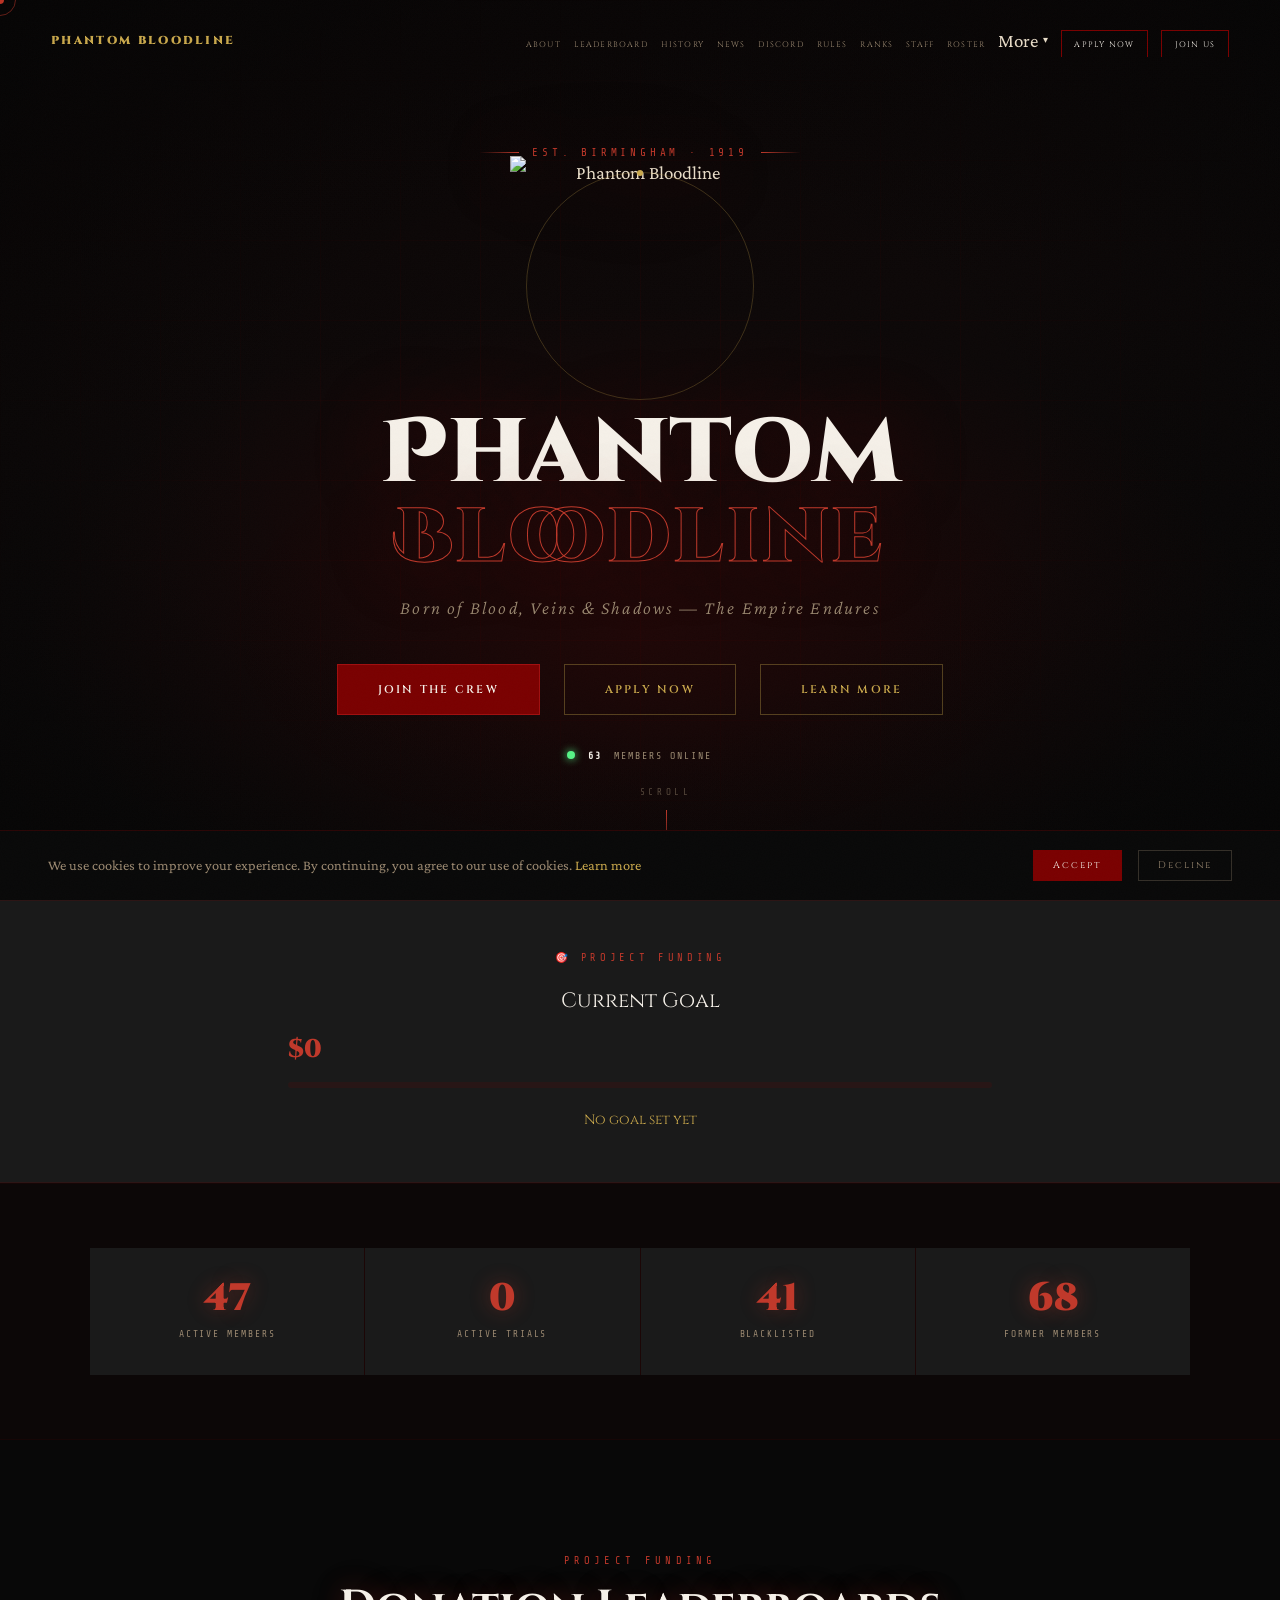
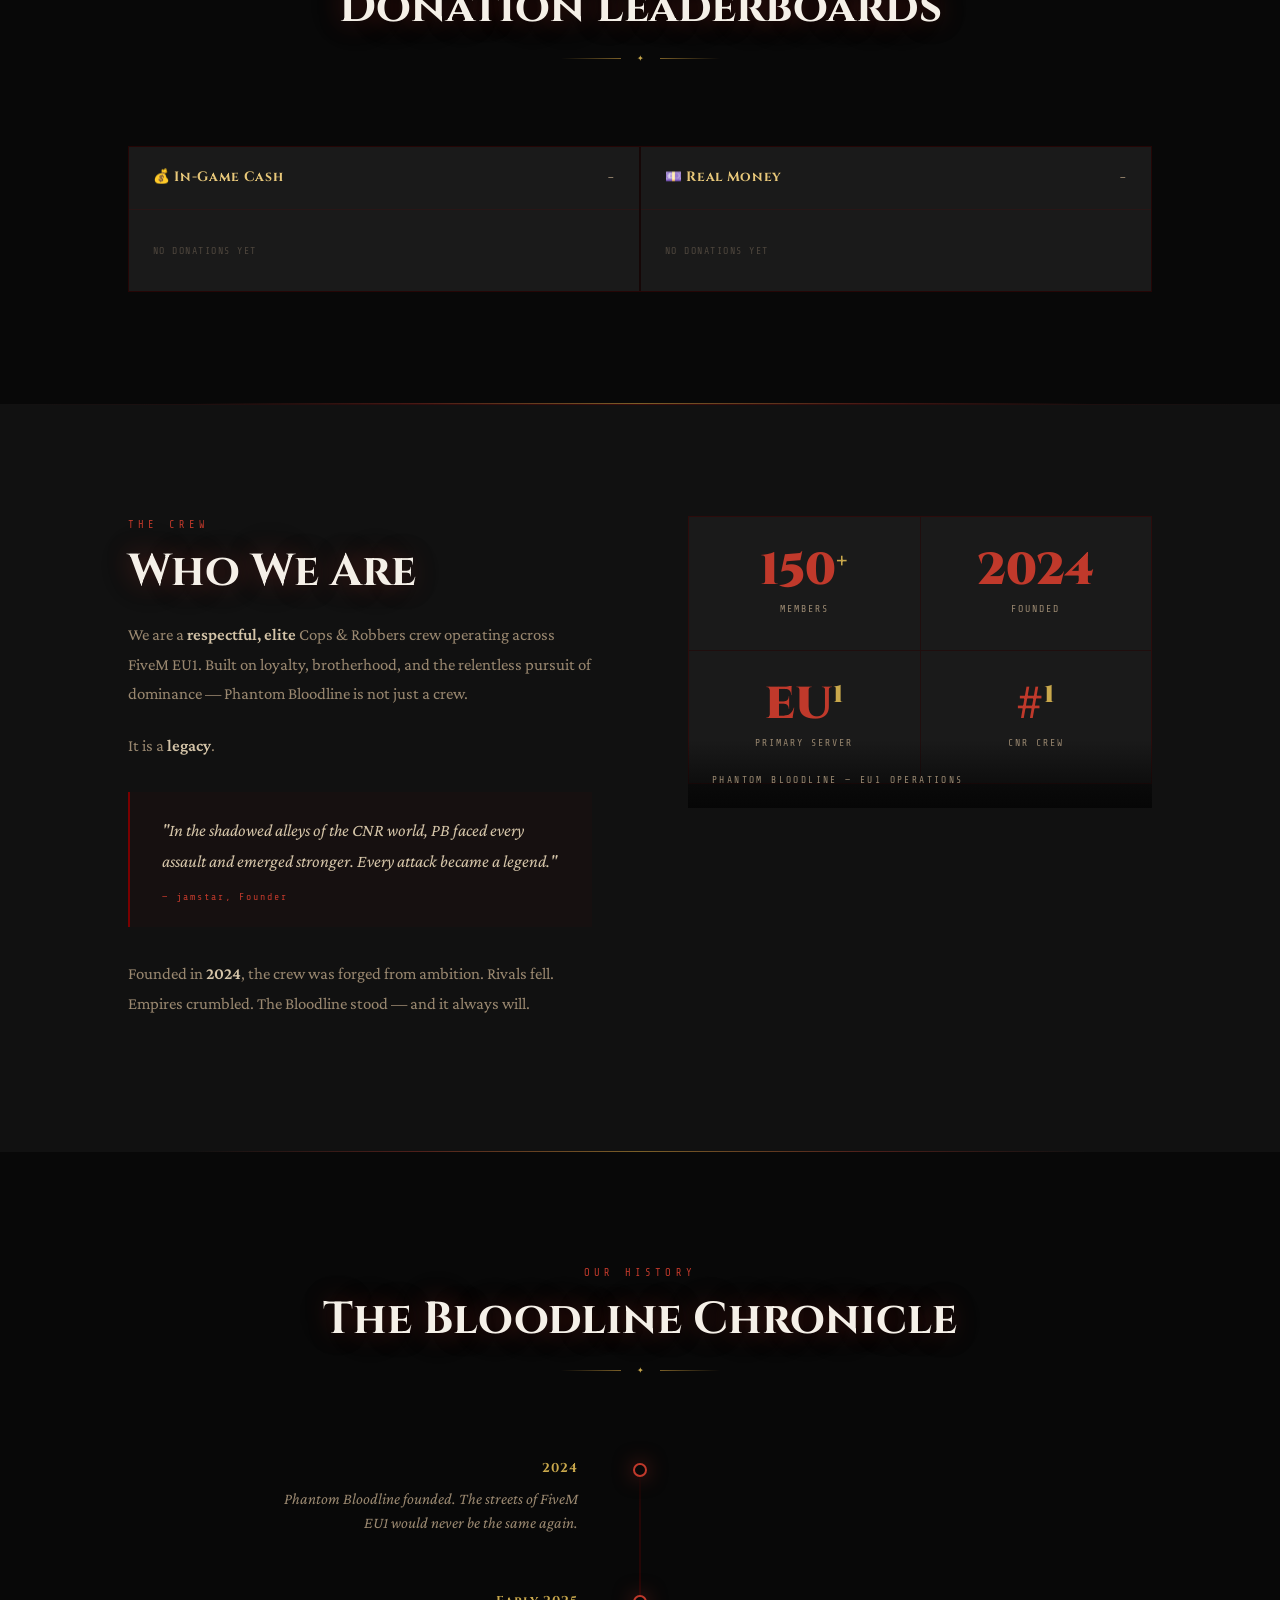
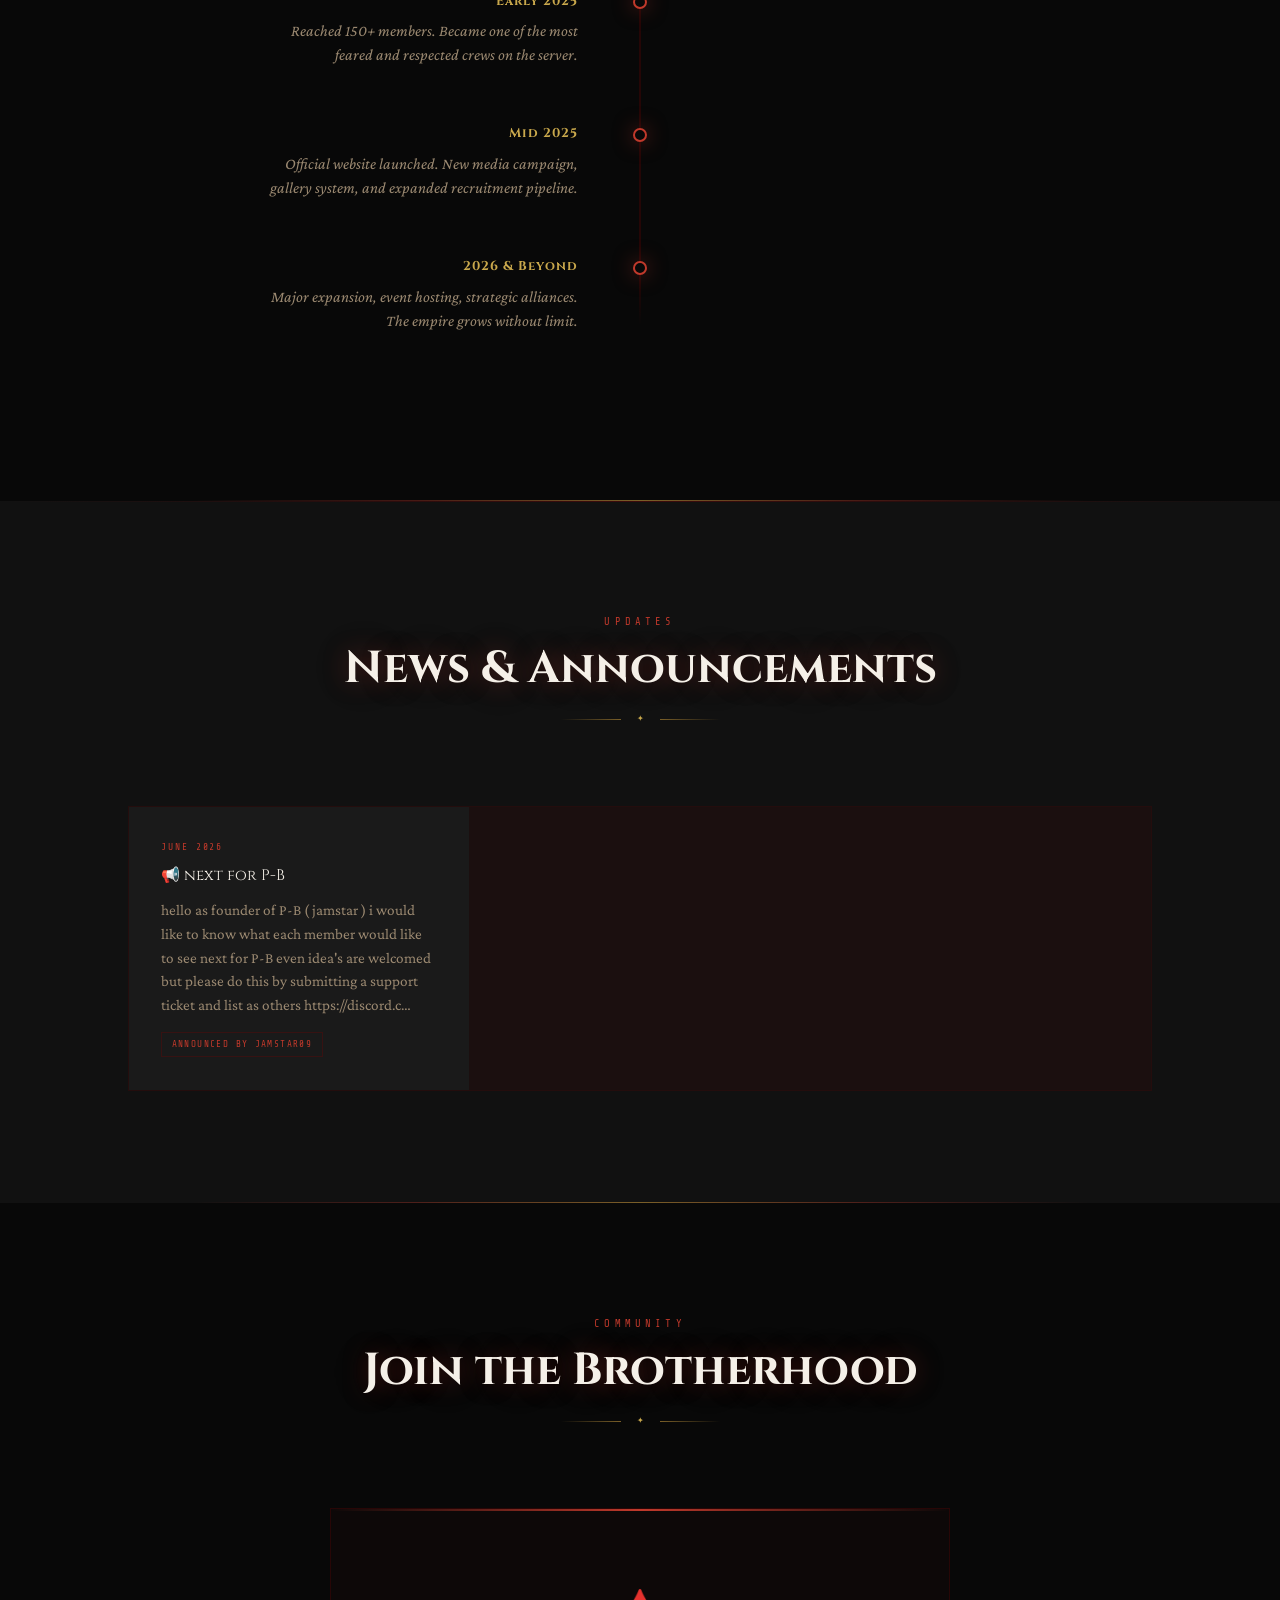
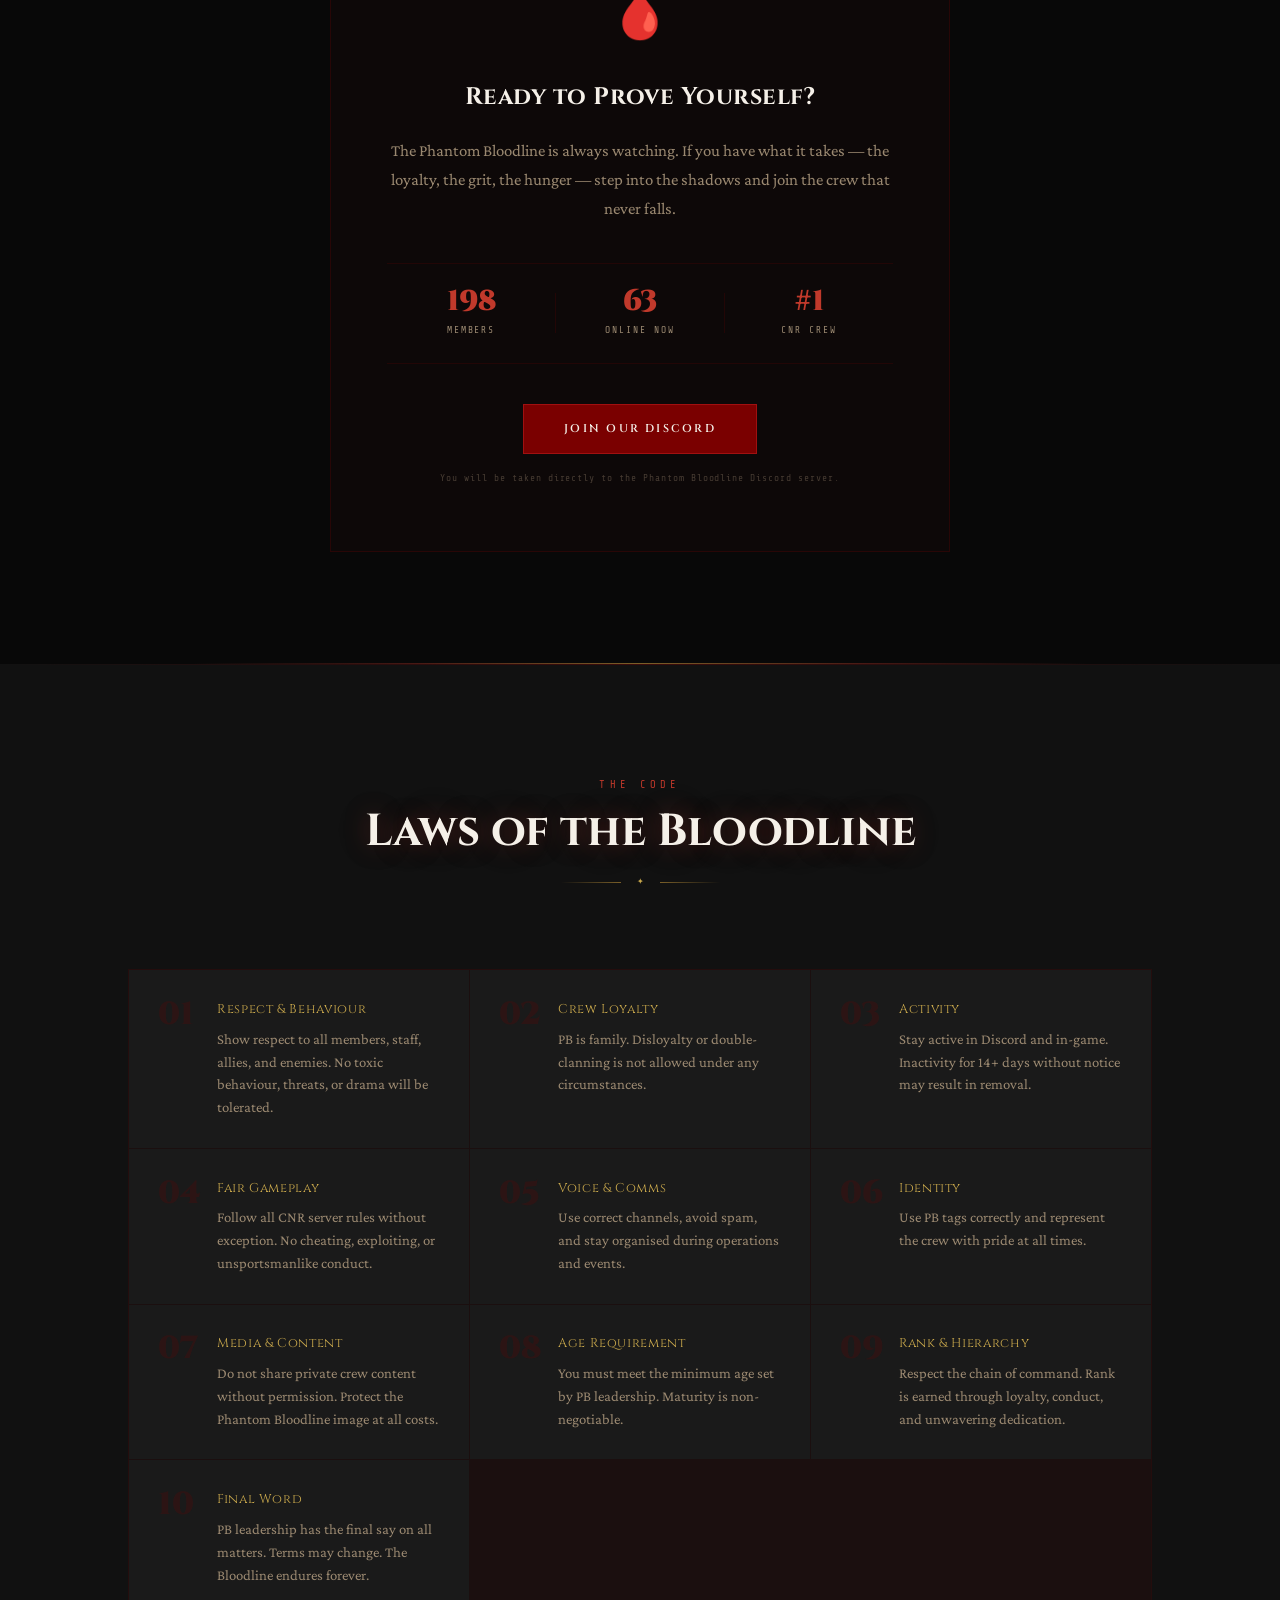
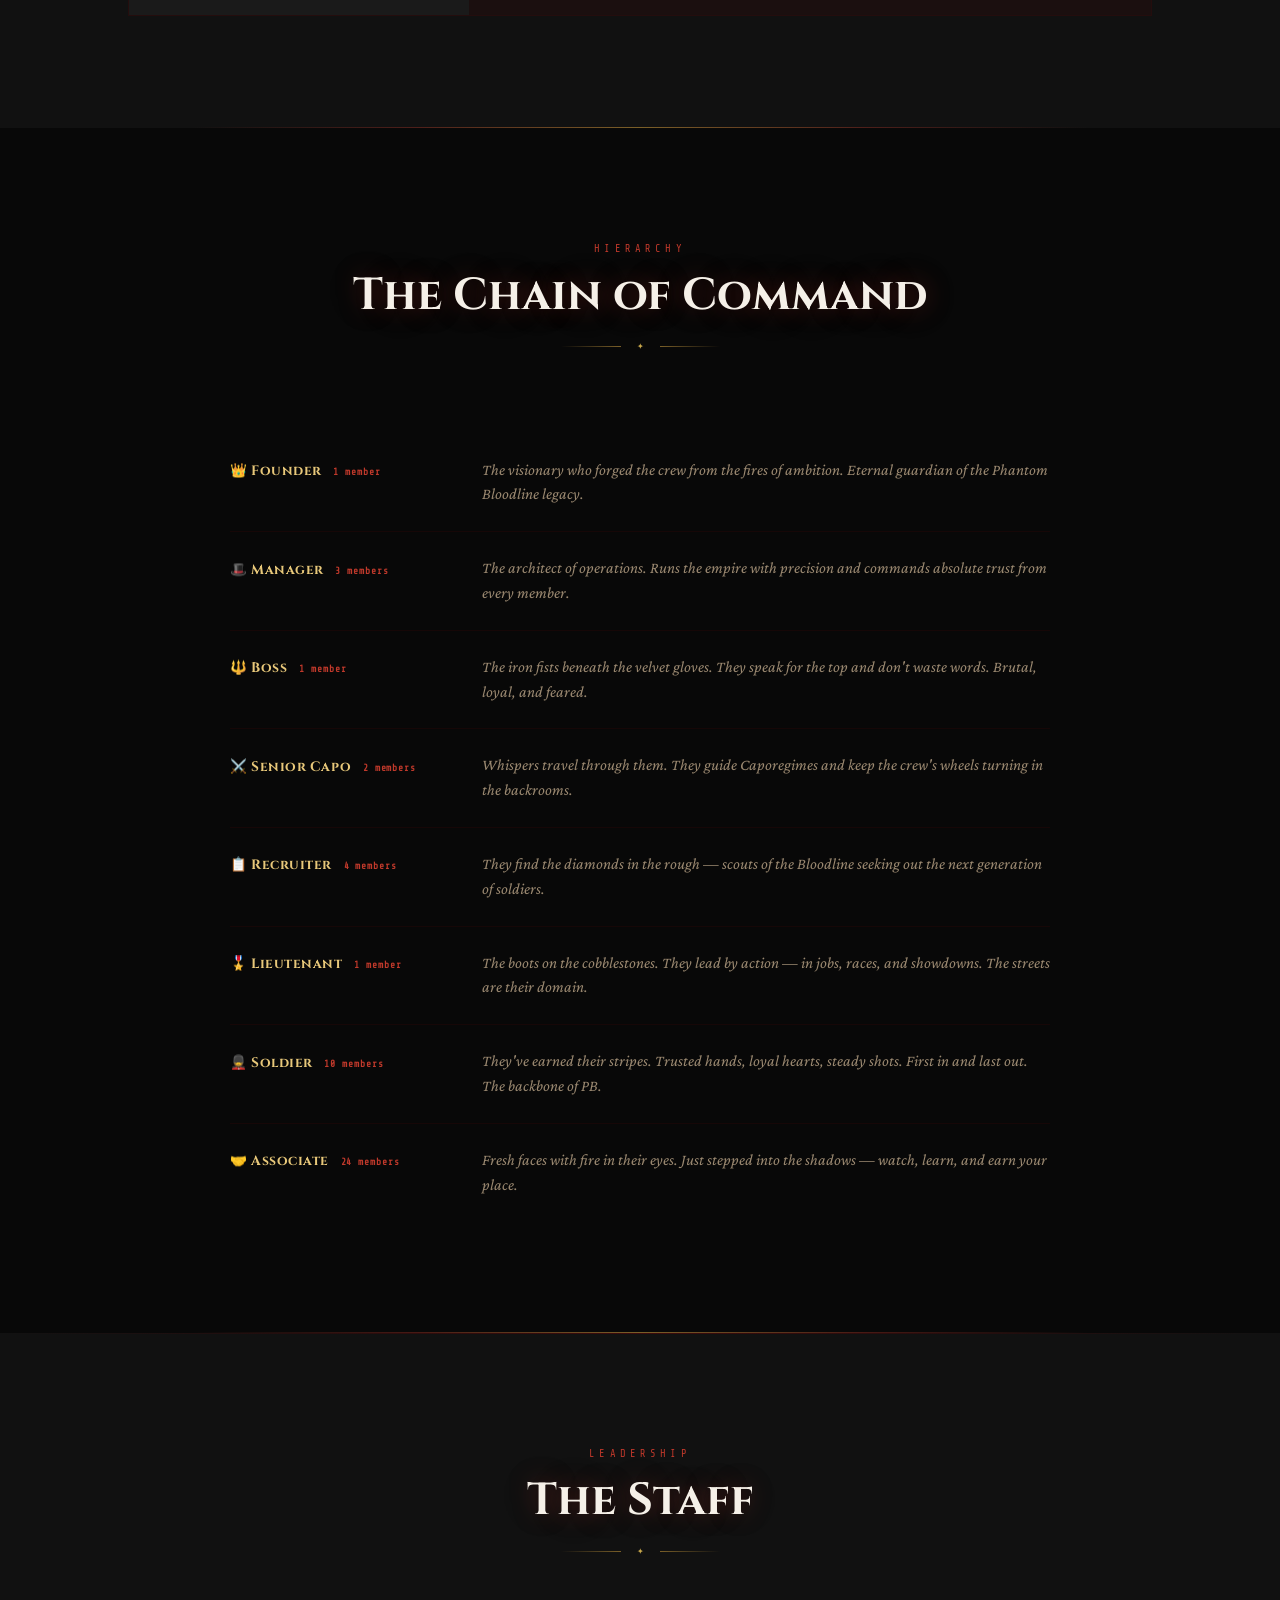
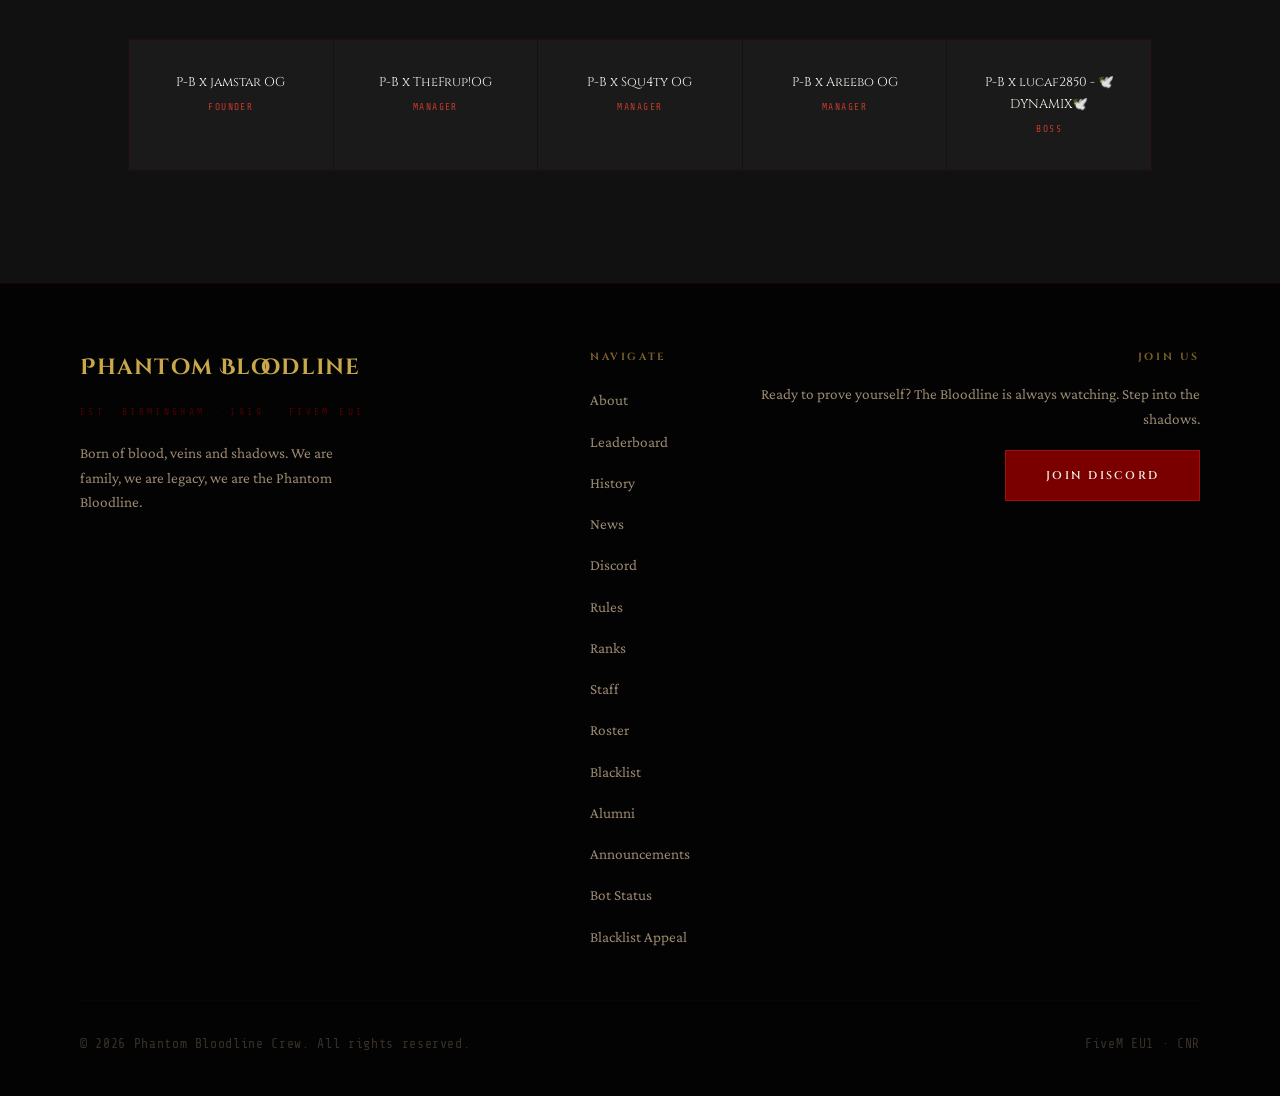
==== commit 644fe84e: "Add files via upload" ====
--- a/index.html
+++ b/index.html
@@ -226,13 +226,13 @@
 @media(max-width:700px) { .stats-bar-grid { grid-template-columns:1fr 1fr; } }
 
 /* Mega menu */
-.nav-more-wrap { position:relative; }
-.nav-more-trigger { cursor:none; display:flex; align-items:center; gap:0.3rem; }
+.nav-more-wrap { position:relative; pointer-events:all; }
+.nav-more-trigger { cursor:none; display:flex; align-items:center; gap:0.3rem; pointer-events:all; }
 .nav-more-trigger::after { content:'▾'; font-size:0.6rem; transition:transform 0.2s; }
 .nav-more-wrap.open .nav-more-trigger::after { transform:rotate(180deg); }
 .mega-menu { position:absolute; top:calc(100% + 1.2rem); left:50%; transform:translateX(-50%) translateY(-8px); background:rgba(8,8,8,0.98); border:1px solid rgba(122,0,0,0.25); backdrop-filter:blur(12px); padding:0.5rem; min-width:200px; opacity:0; pointer-events:none; transition:opacity 0.25s ease, transform 0.25s ease; box-shadow:0 20px 50px rgba(0,0,0,0.6); }
 .nav-more-wrap:hover .mega-menu, .nav-more-wrap.open .mega-menu { opacity:1; pointer-events:auto; transform:translateX(-50%) translateY(0); }
-.mega-menu a { display:block; padding:0.7rem 1.2rem; font-family:'Cinzel',serif; font-size:0.62rem; letter-spacing:0.15em; color:var(--pale); text-decoration:none; text-transform:uppercase; transition:all 0.2s; white-space:nowrap; }
+.mega-menu a { display:block; padding:0.7rem 1.2rem; font-family:'Cinzel',serif; font-size:0.62rem; letter-spacing:0.15em; color:var(--pale); text-decoration:none; text-transform:uppercase; transition:all 0.2s; white-space:nowrap; pointer-events:all; cursor:none; }
 .mega-menu a:hover { color:var(--white); background:rgba(122,0,0,0.12); }
 
 /* ── ABOUT ────────────────────────────────────────────────────────────── */
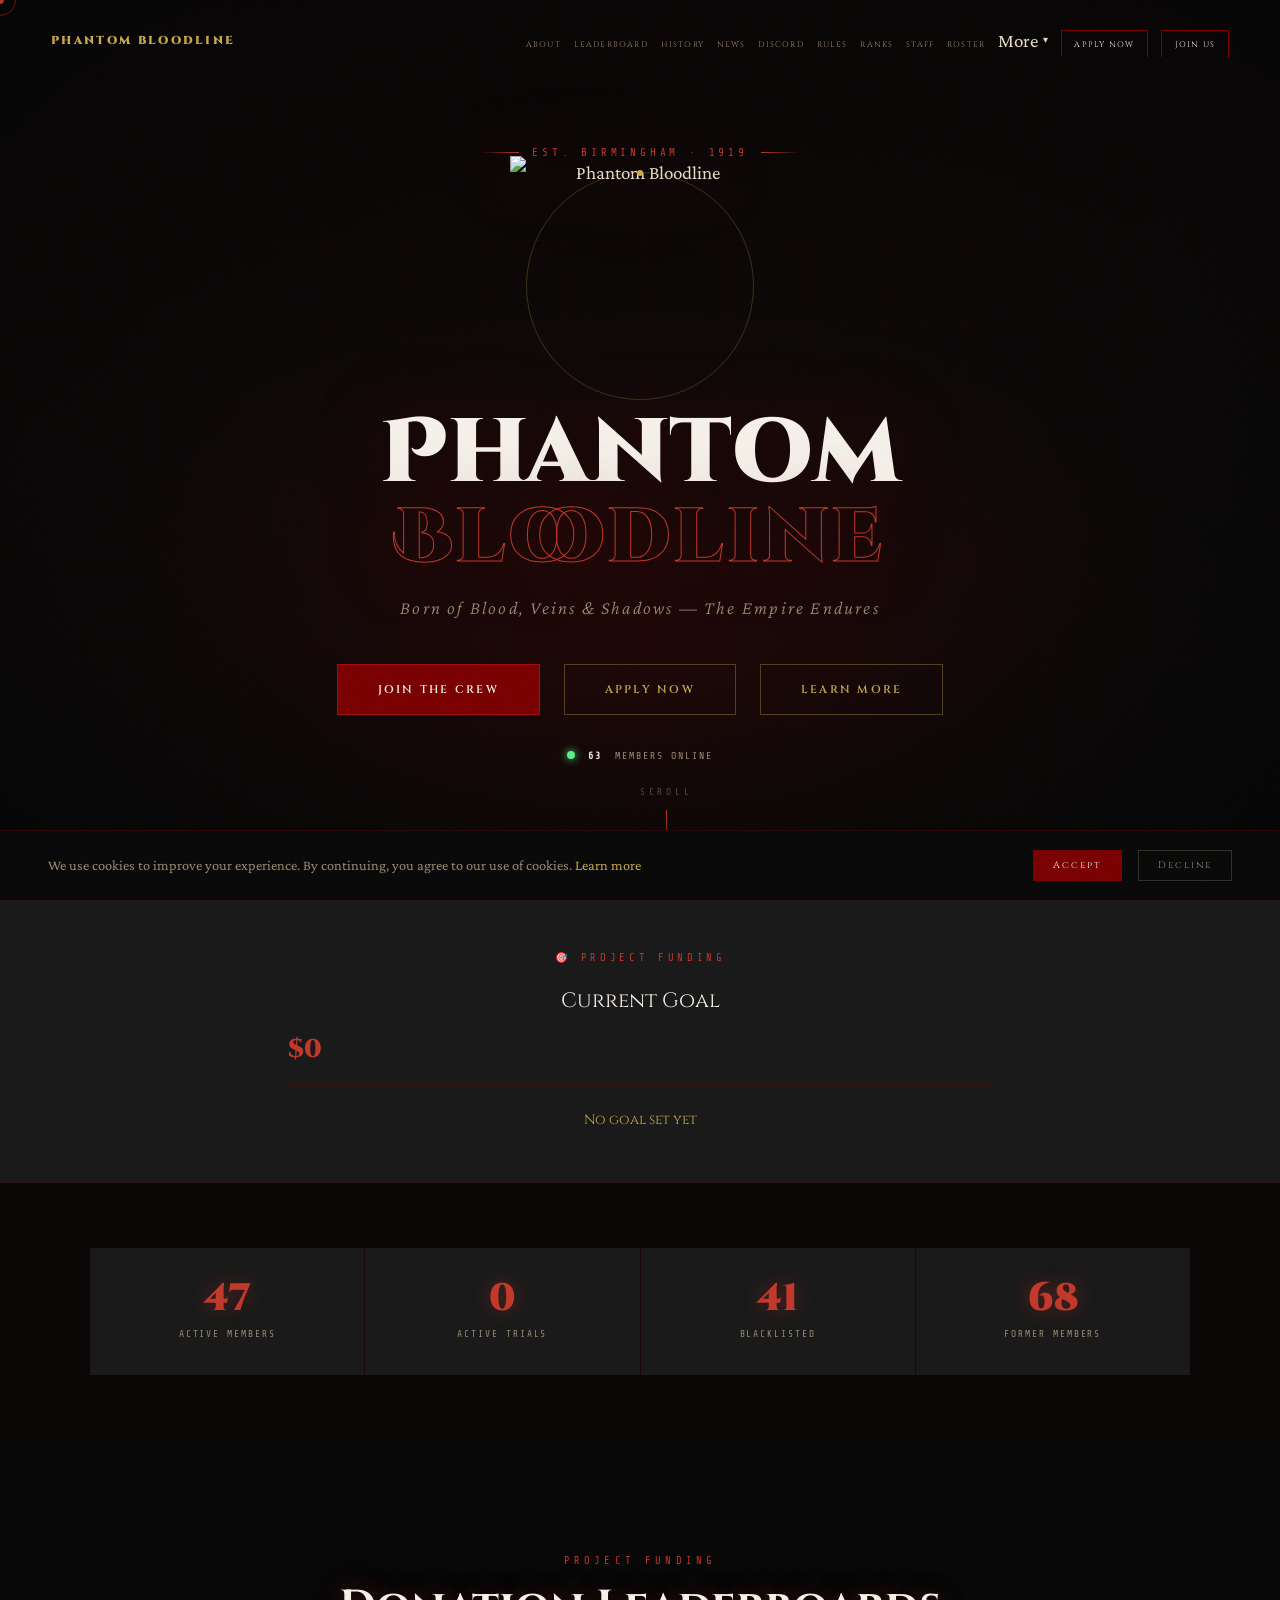
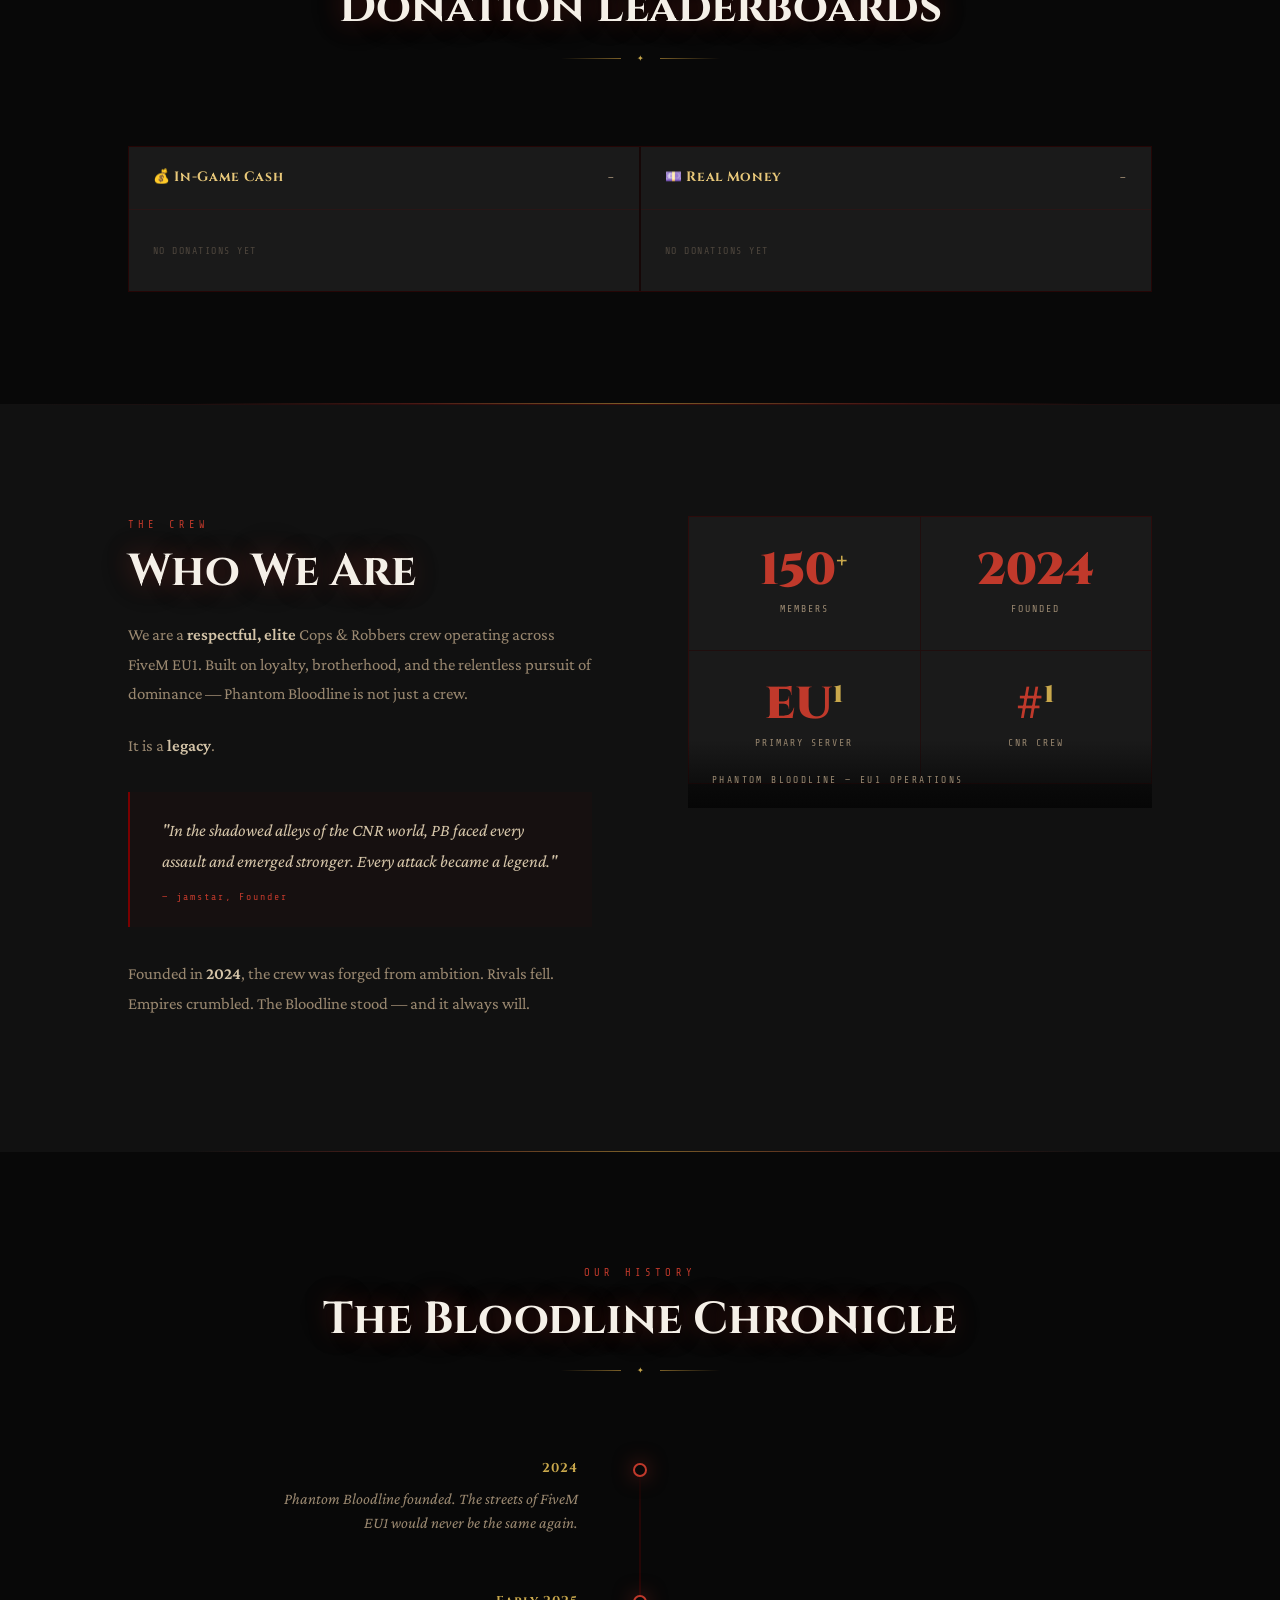
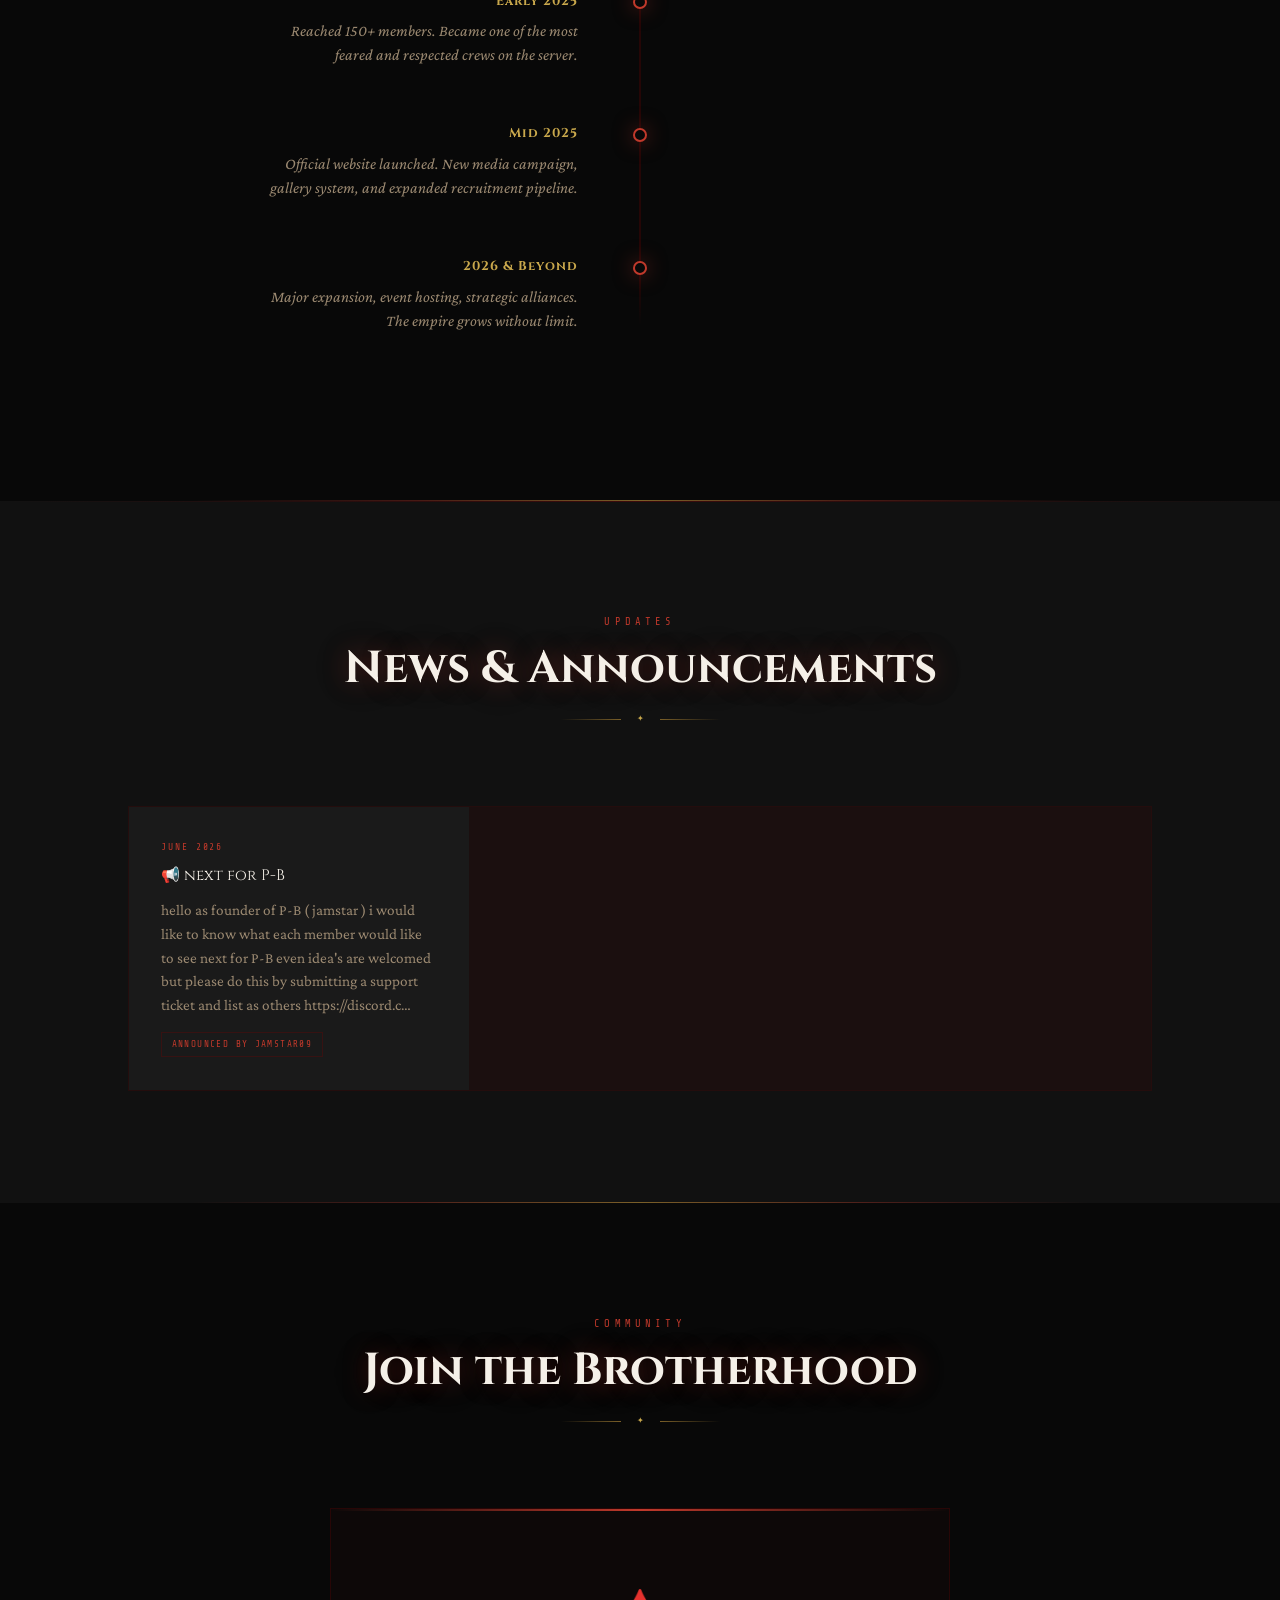
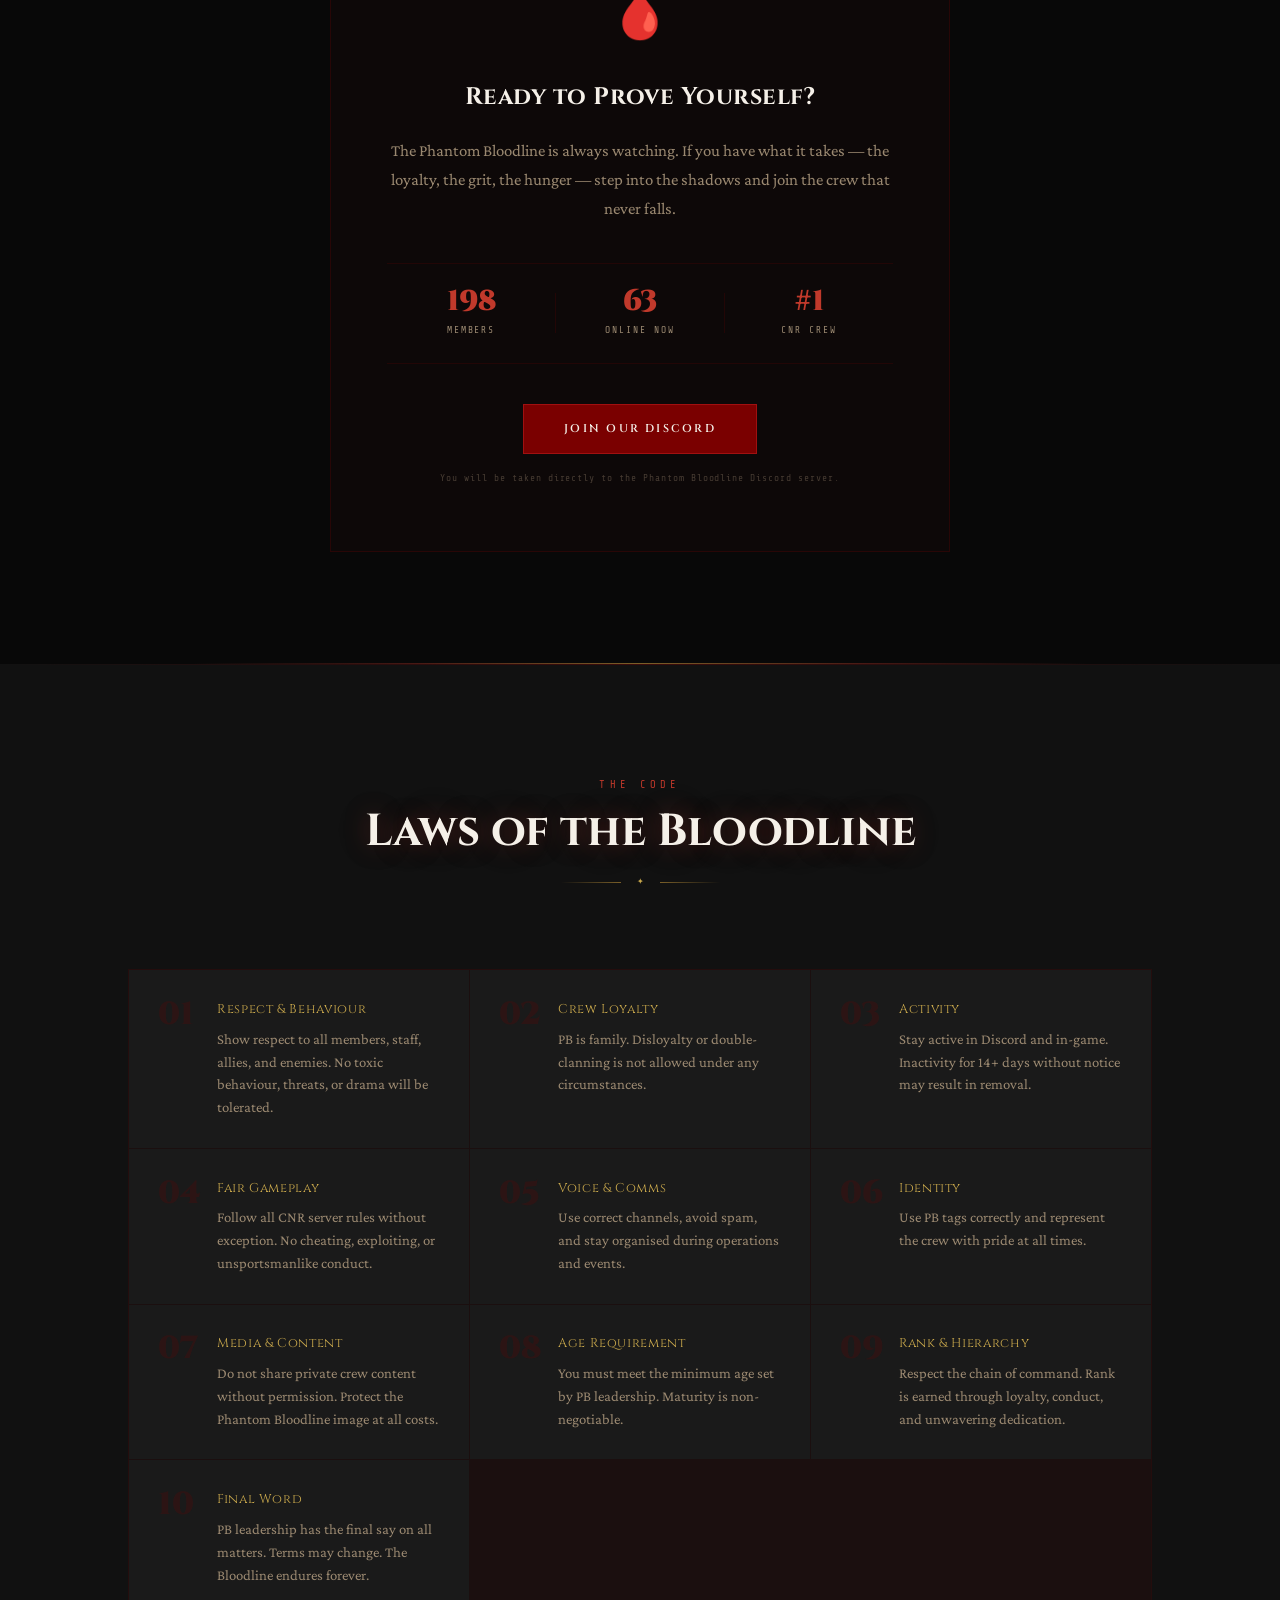
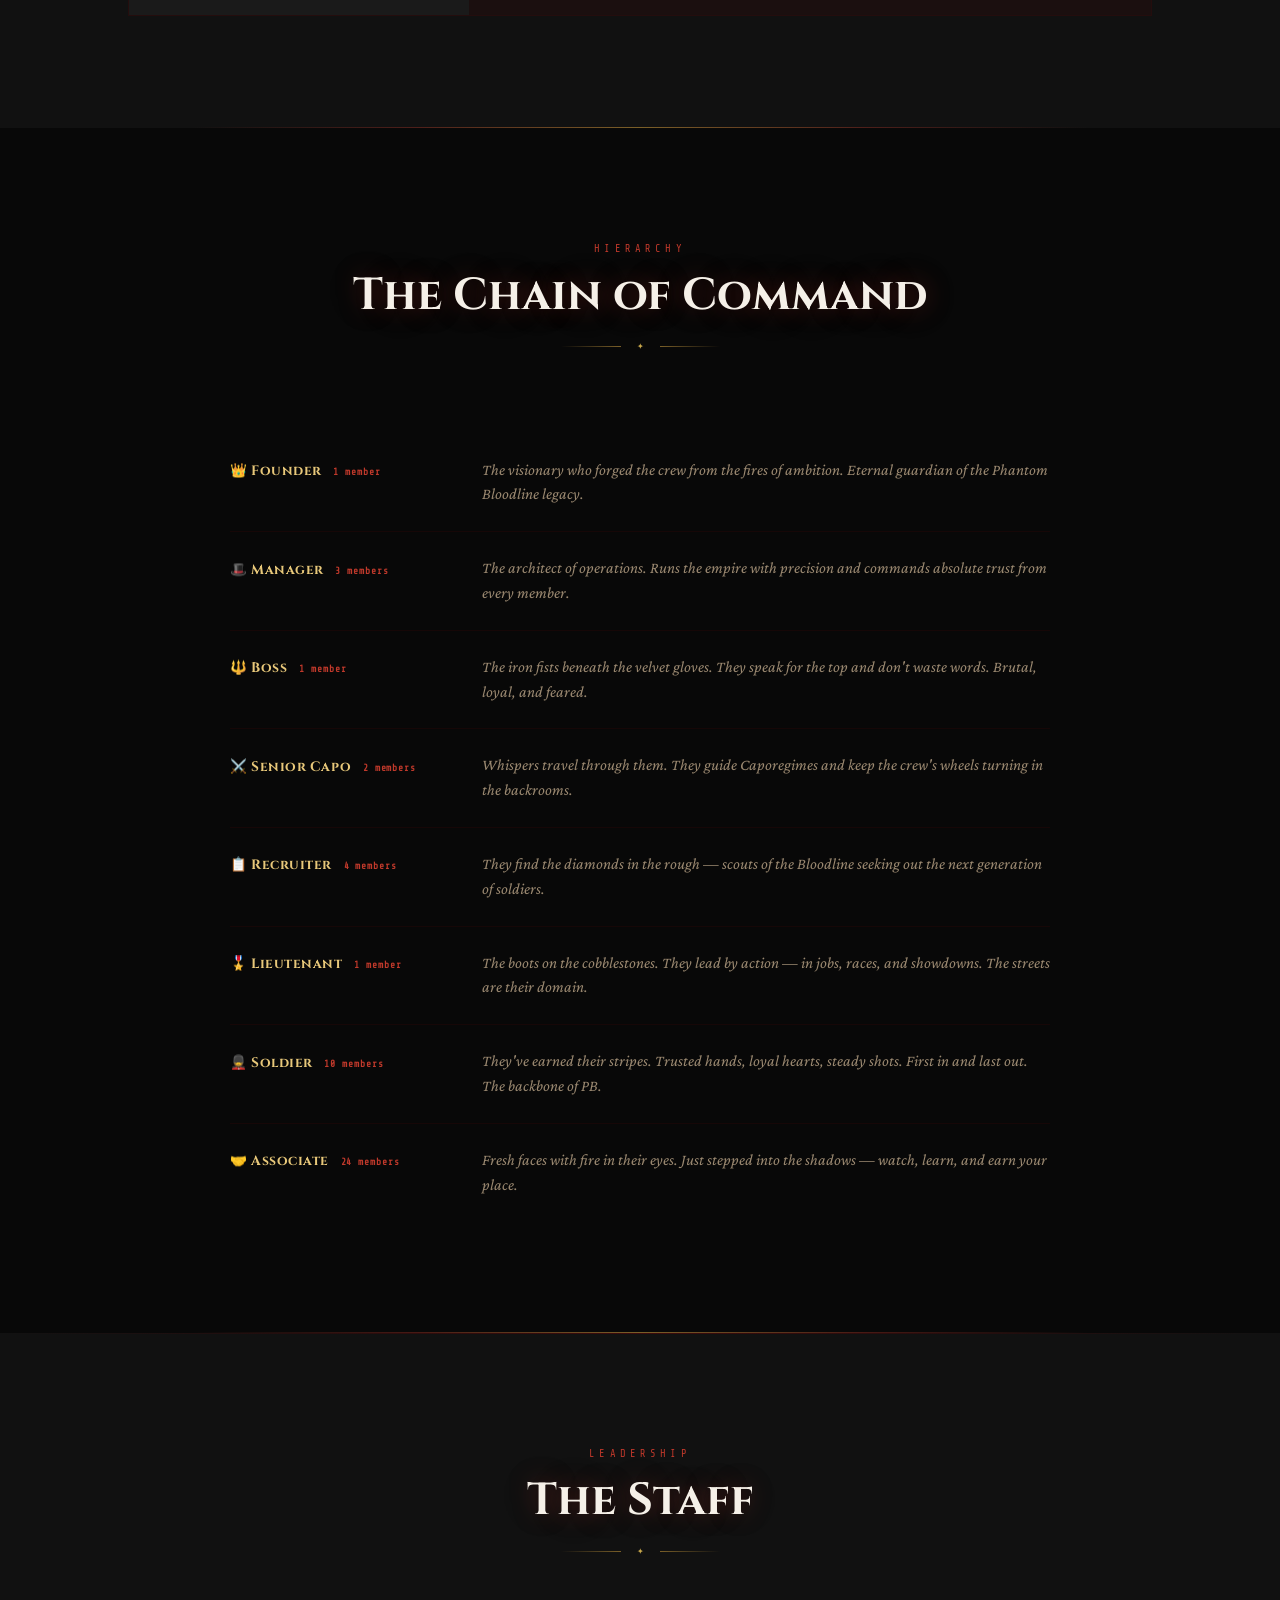
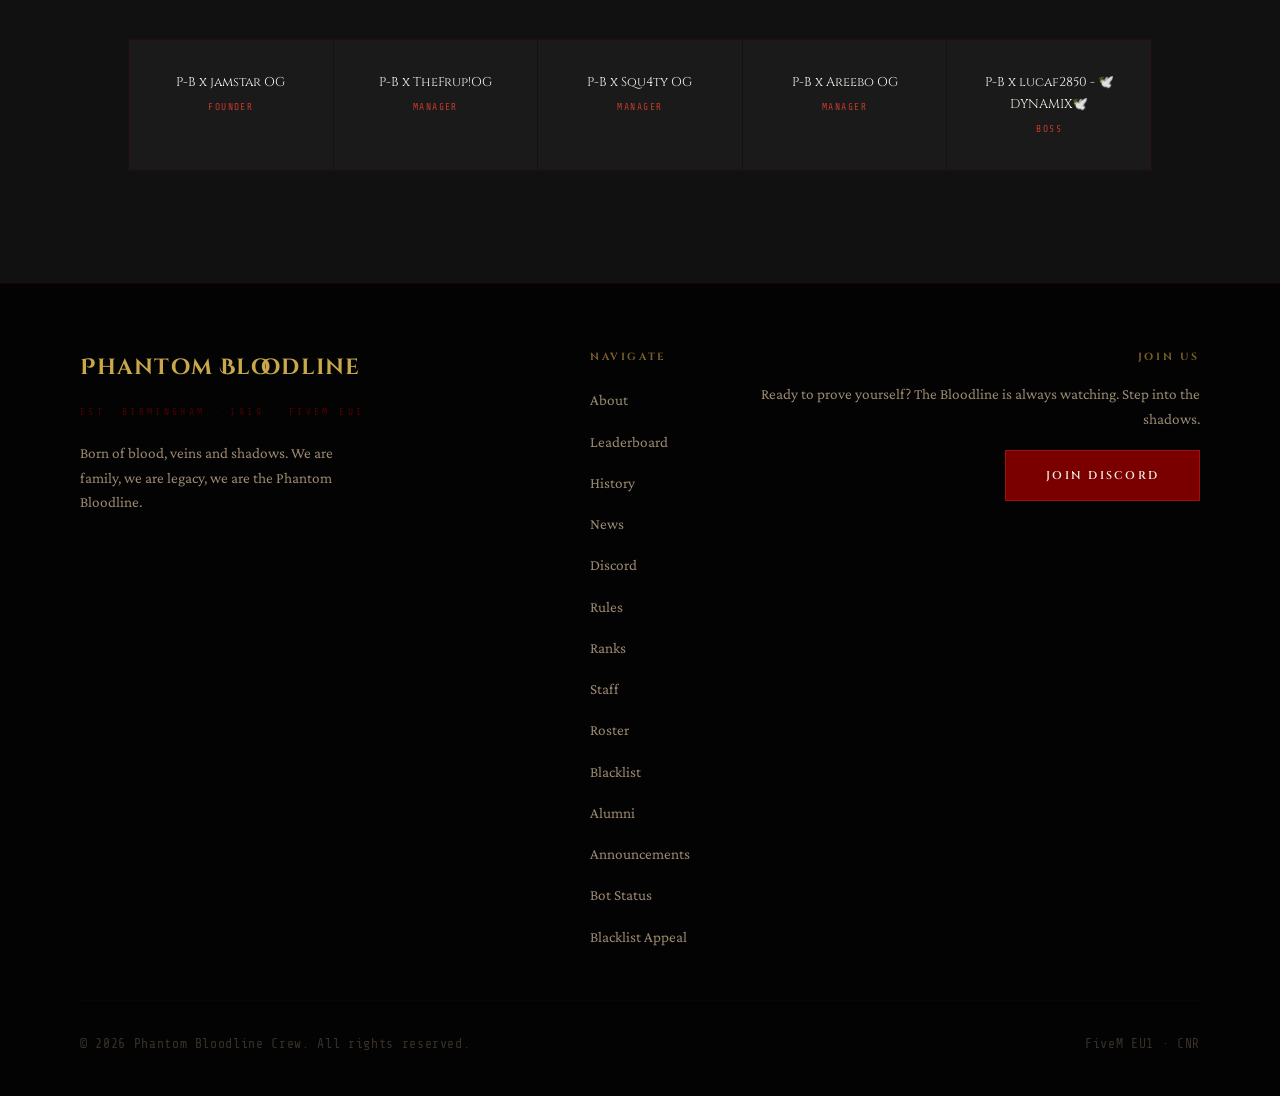
==== commit f8d019f9: "Add files via upload" ====
--- a/index.html
+++ b/index.html
@@ -33,7 +33,7 @@
 * { margin:0; padding:0; box-sizing:border-box; }
 html { scroll-behavior:smooth; }
 body { background:var(--smoke); color:var(--bone); font-family:'Crimson Pro',serif; font-size:19px; line-height:1.75; overflow-x:hidden; }
-*, *::before, *::after { cursor:none !important; }
+*, *::before, *::after { cursor:none; }
 
 /* ── LOADER ───────────────────────────────────────────────────────────── */
 #loader {
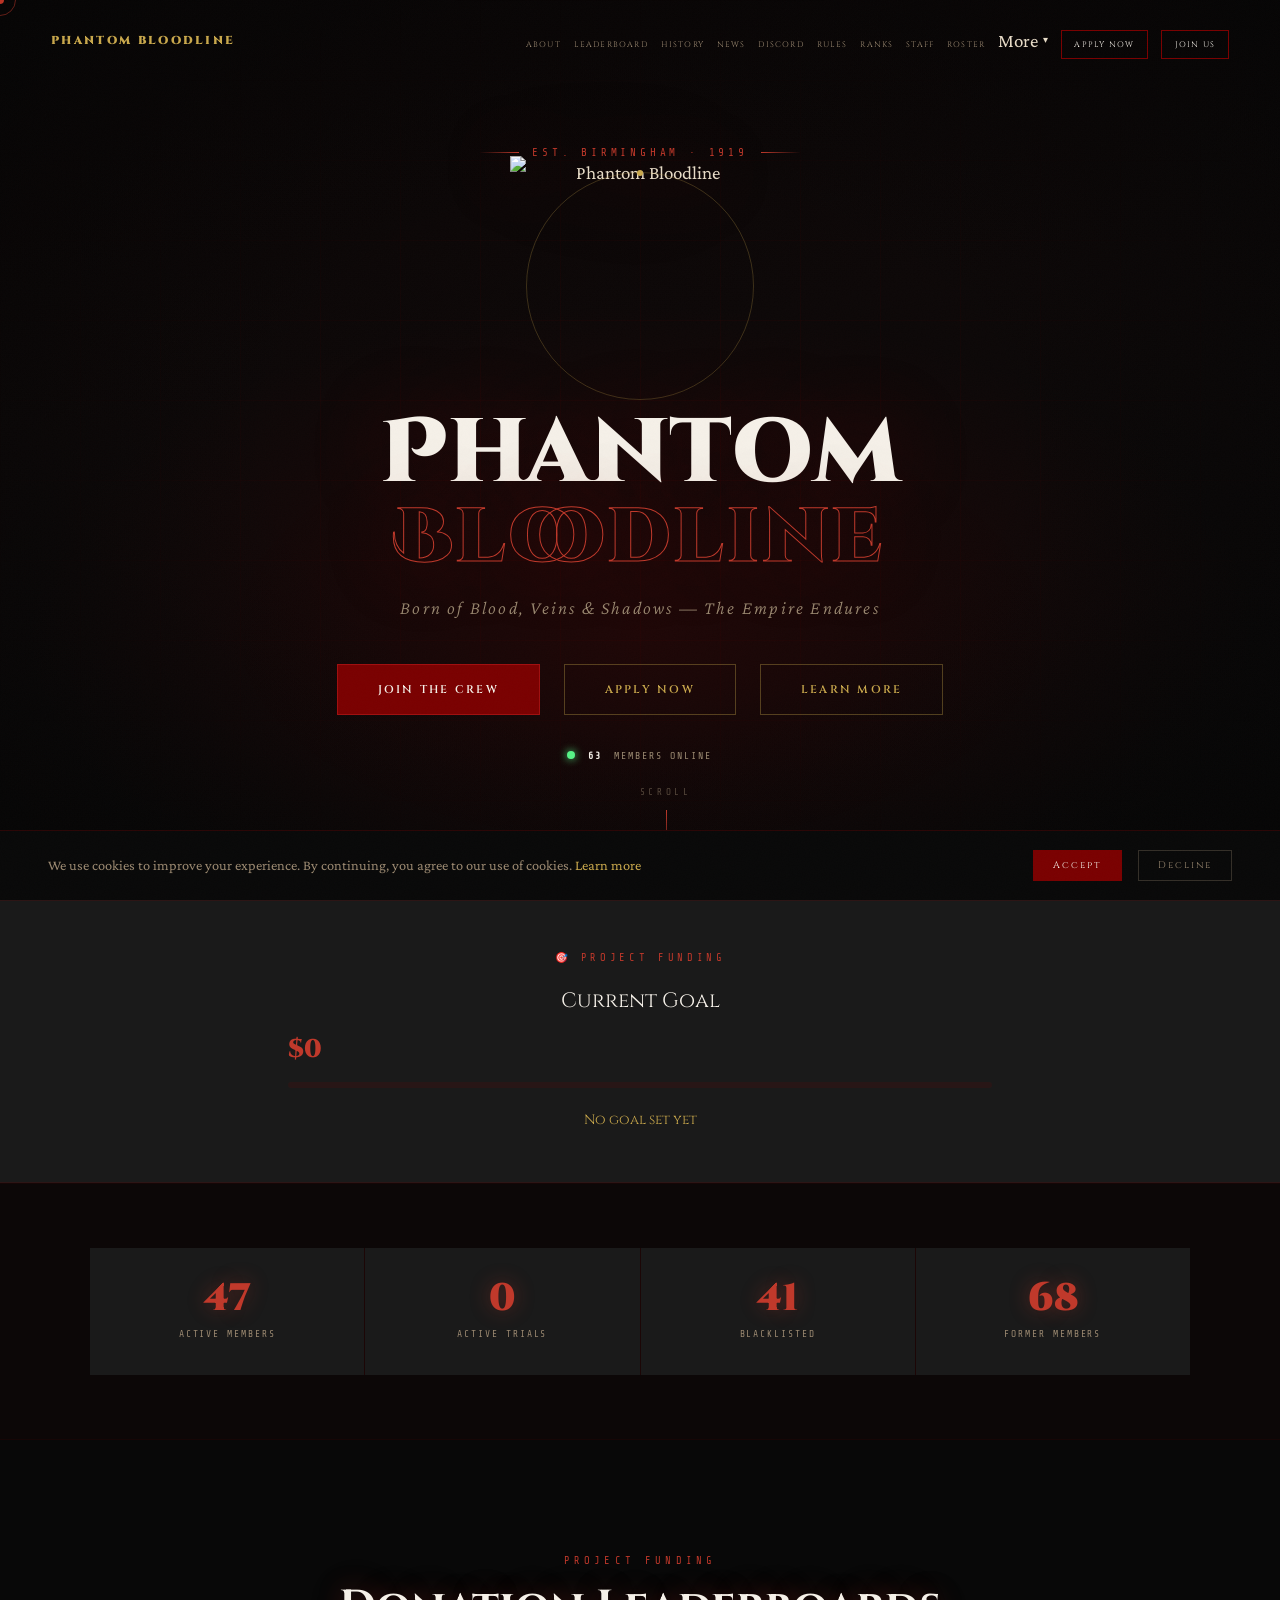
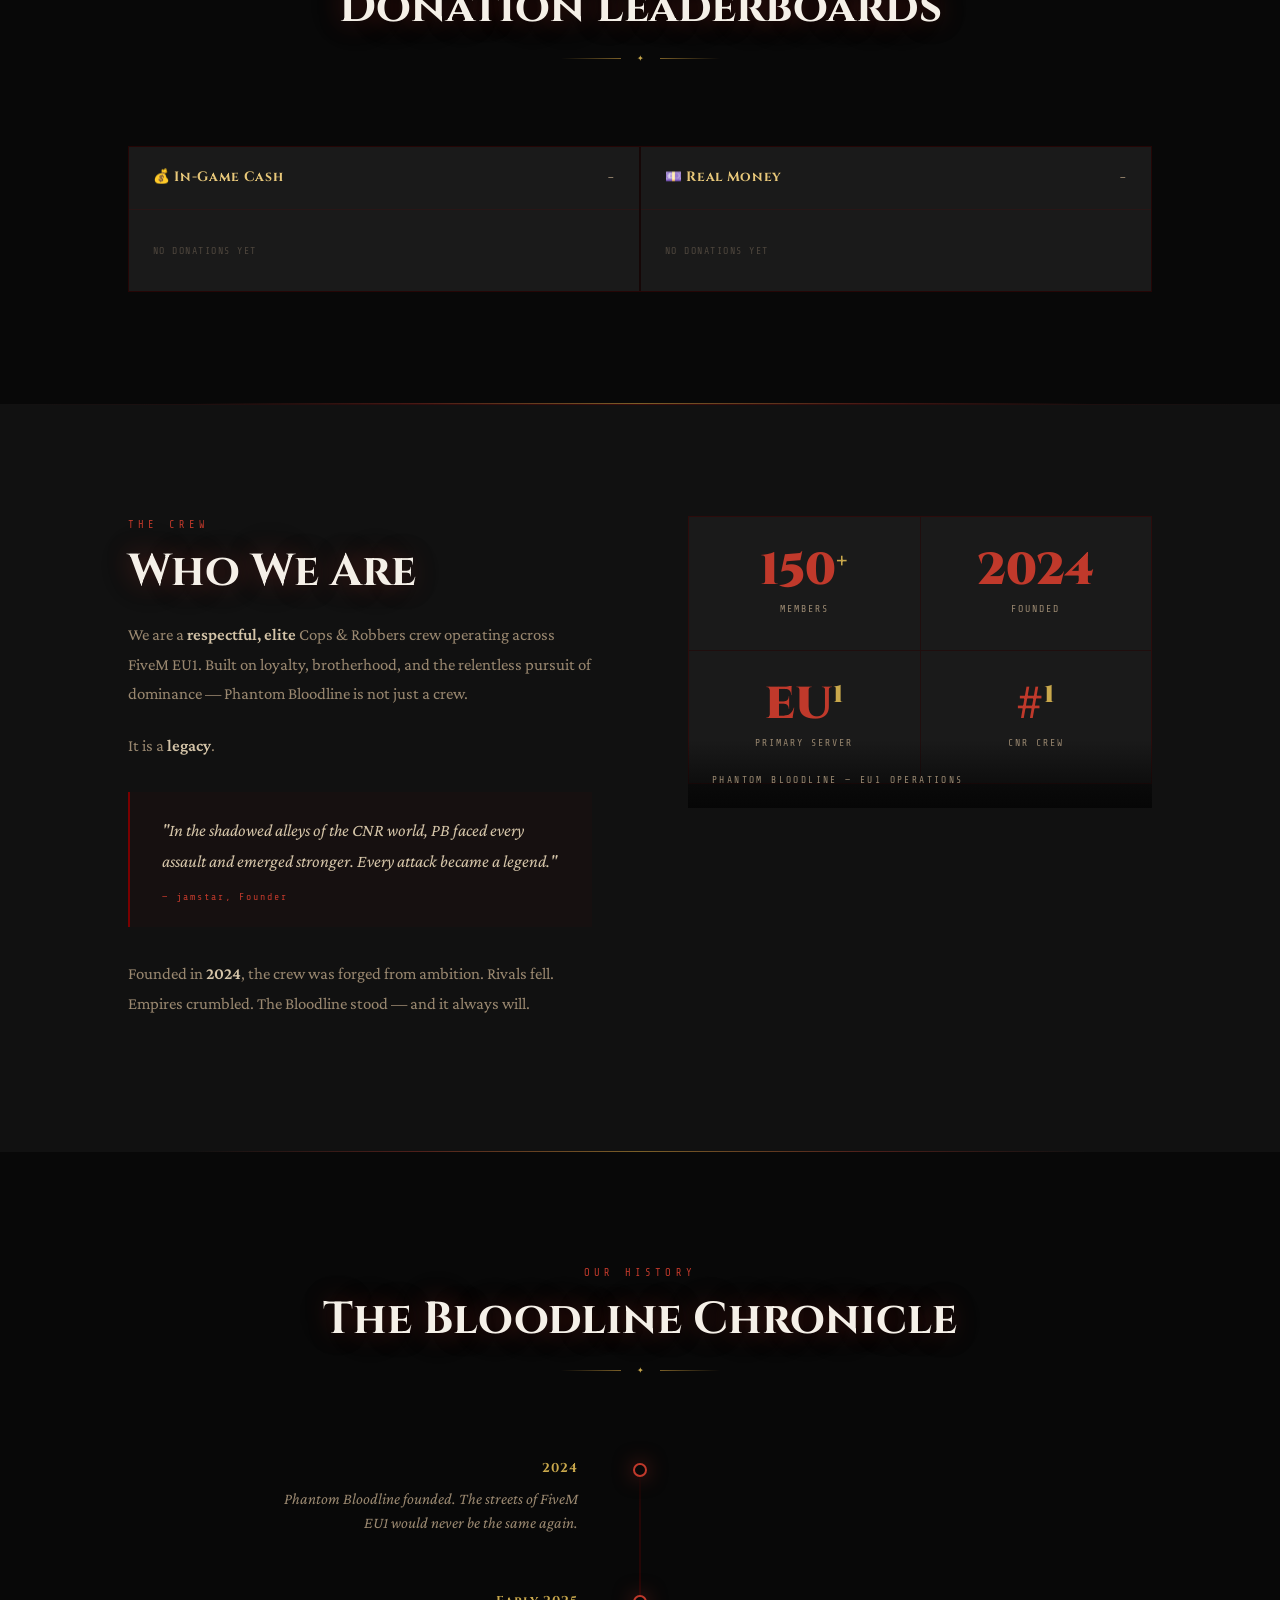
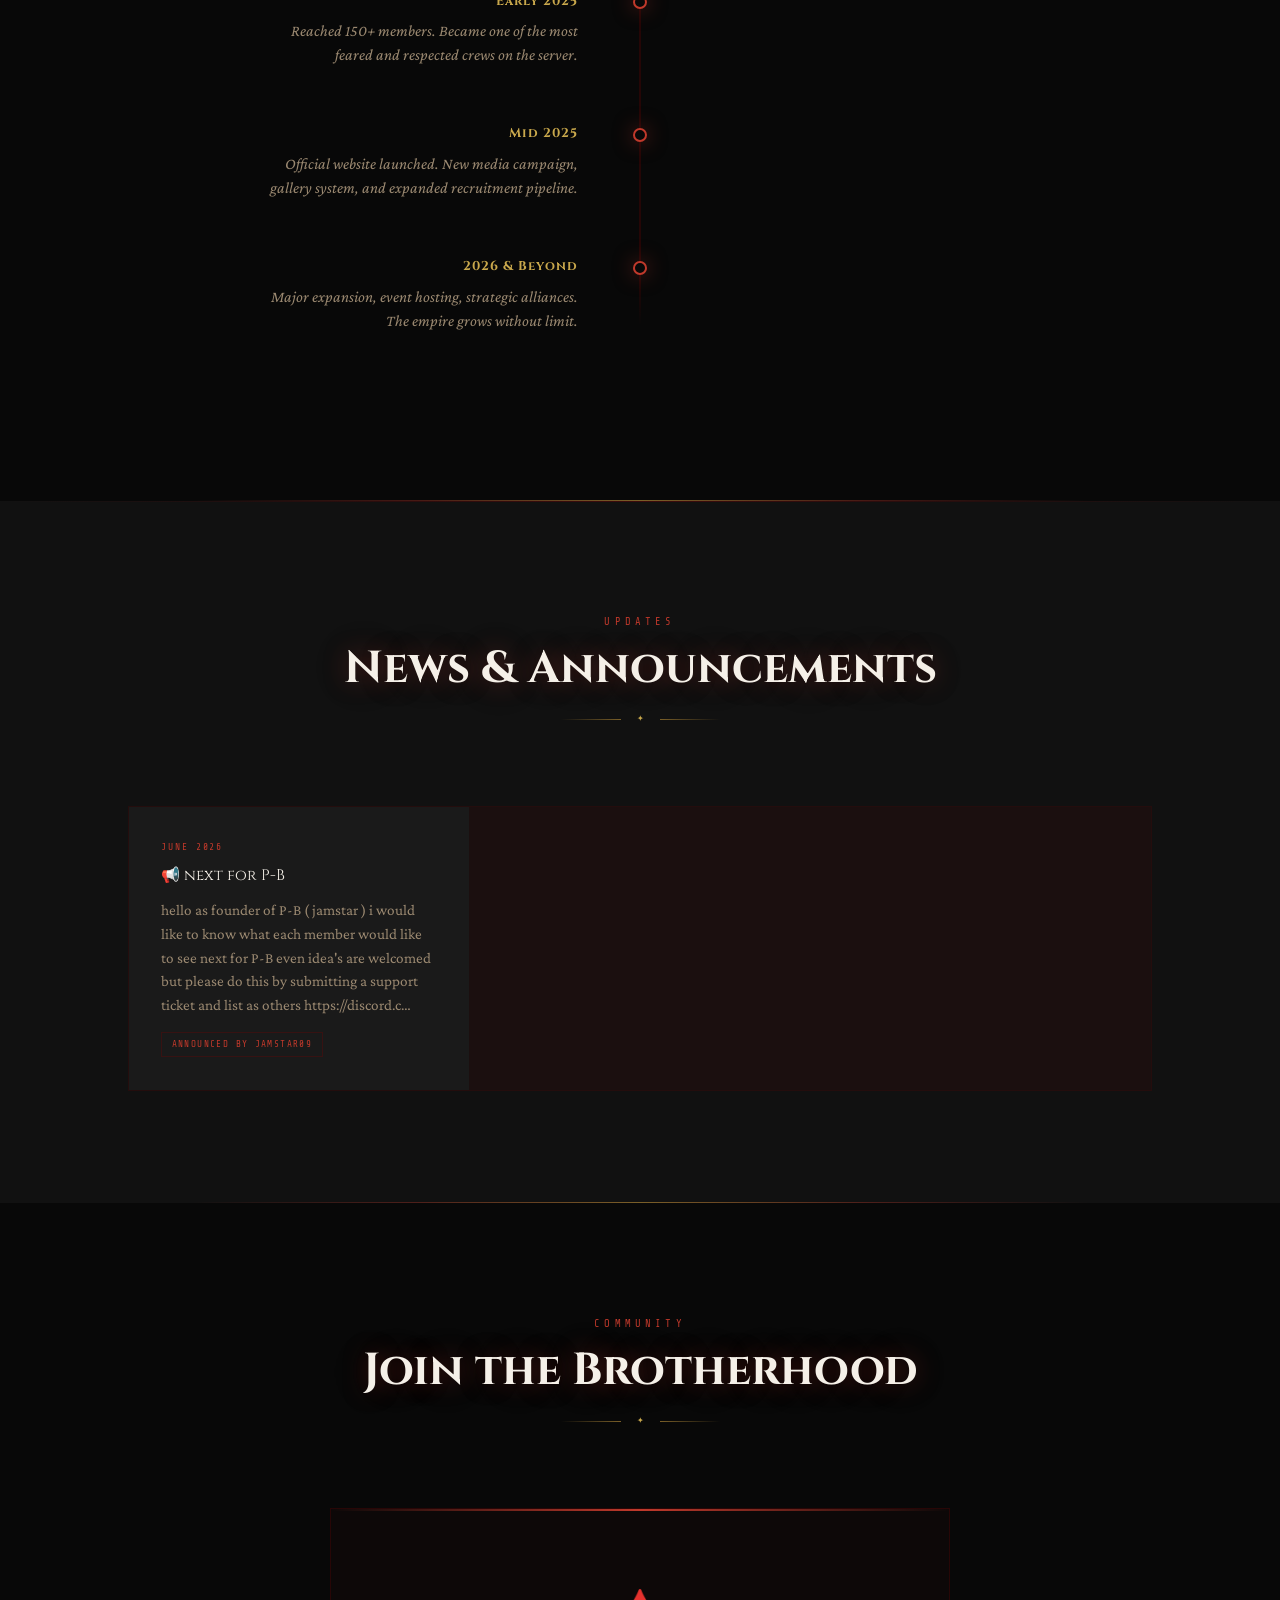
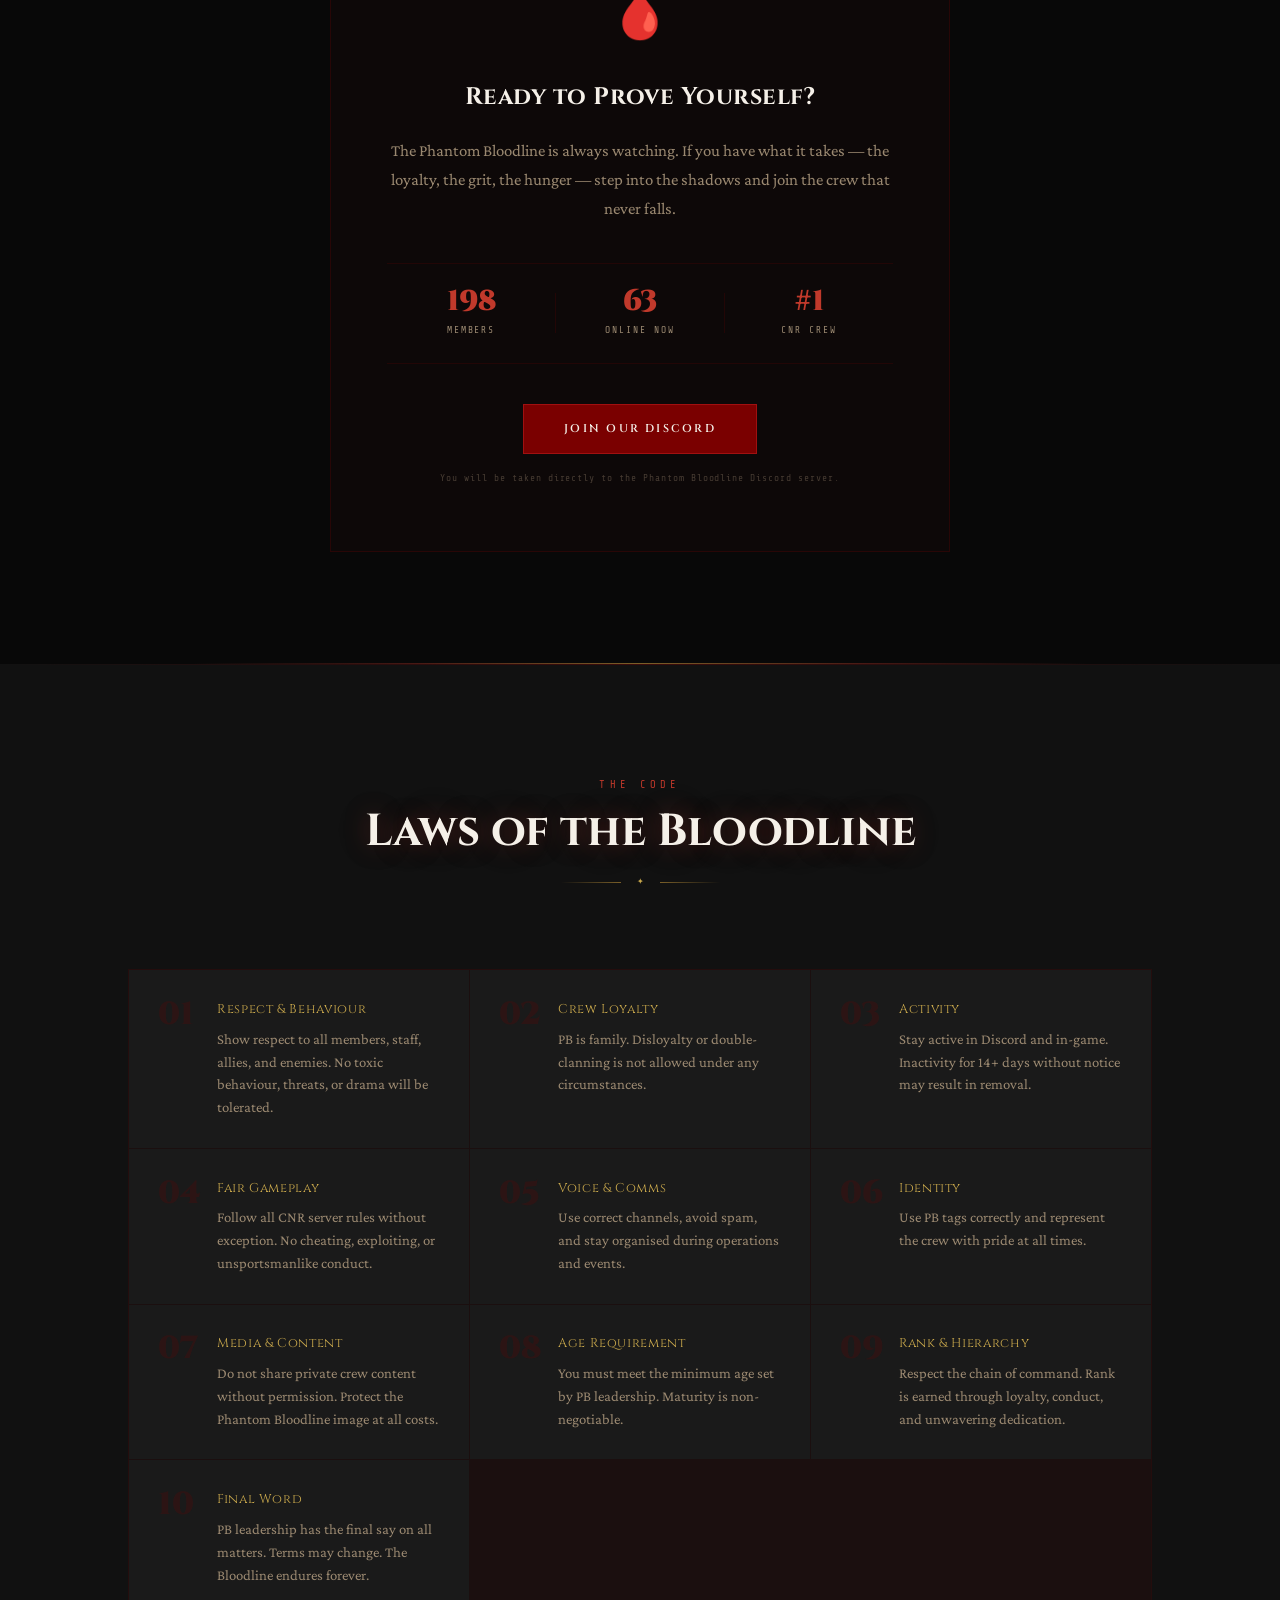
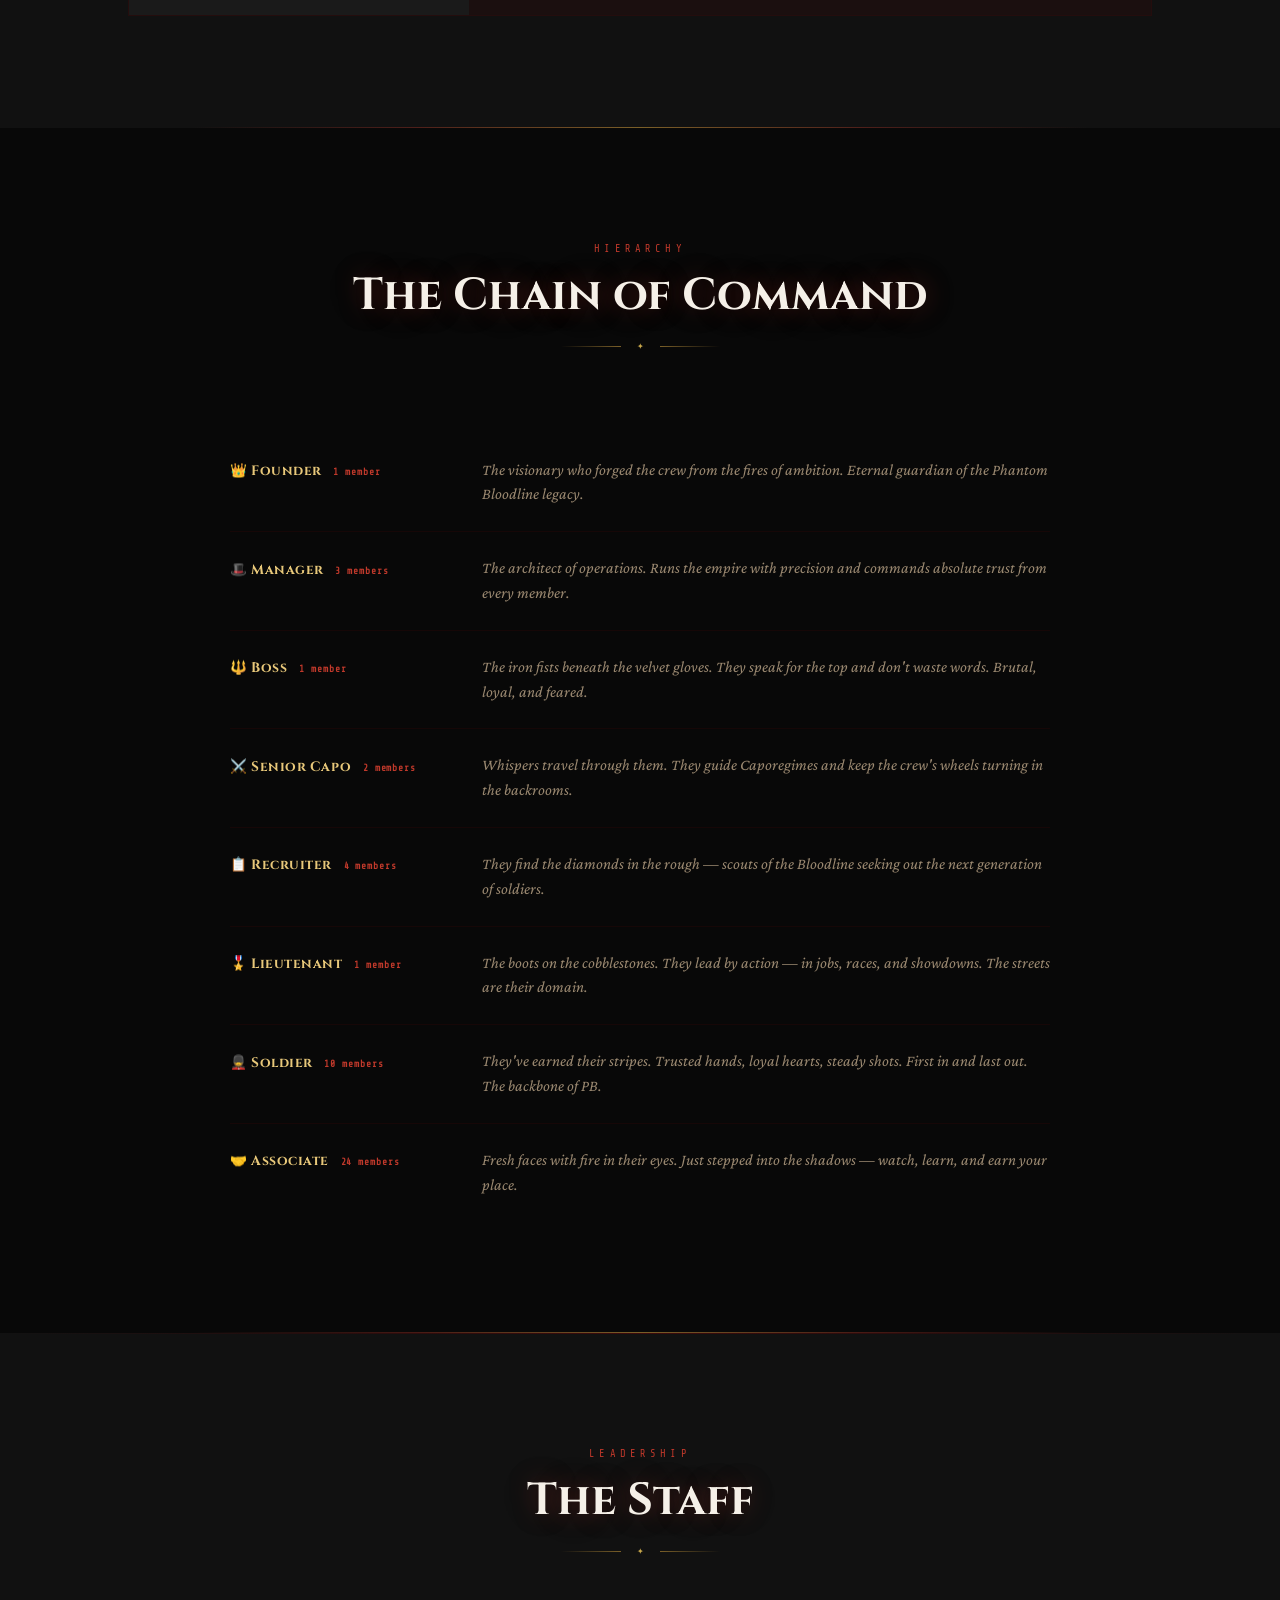
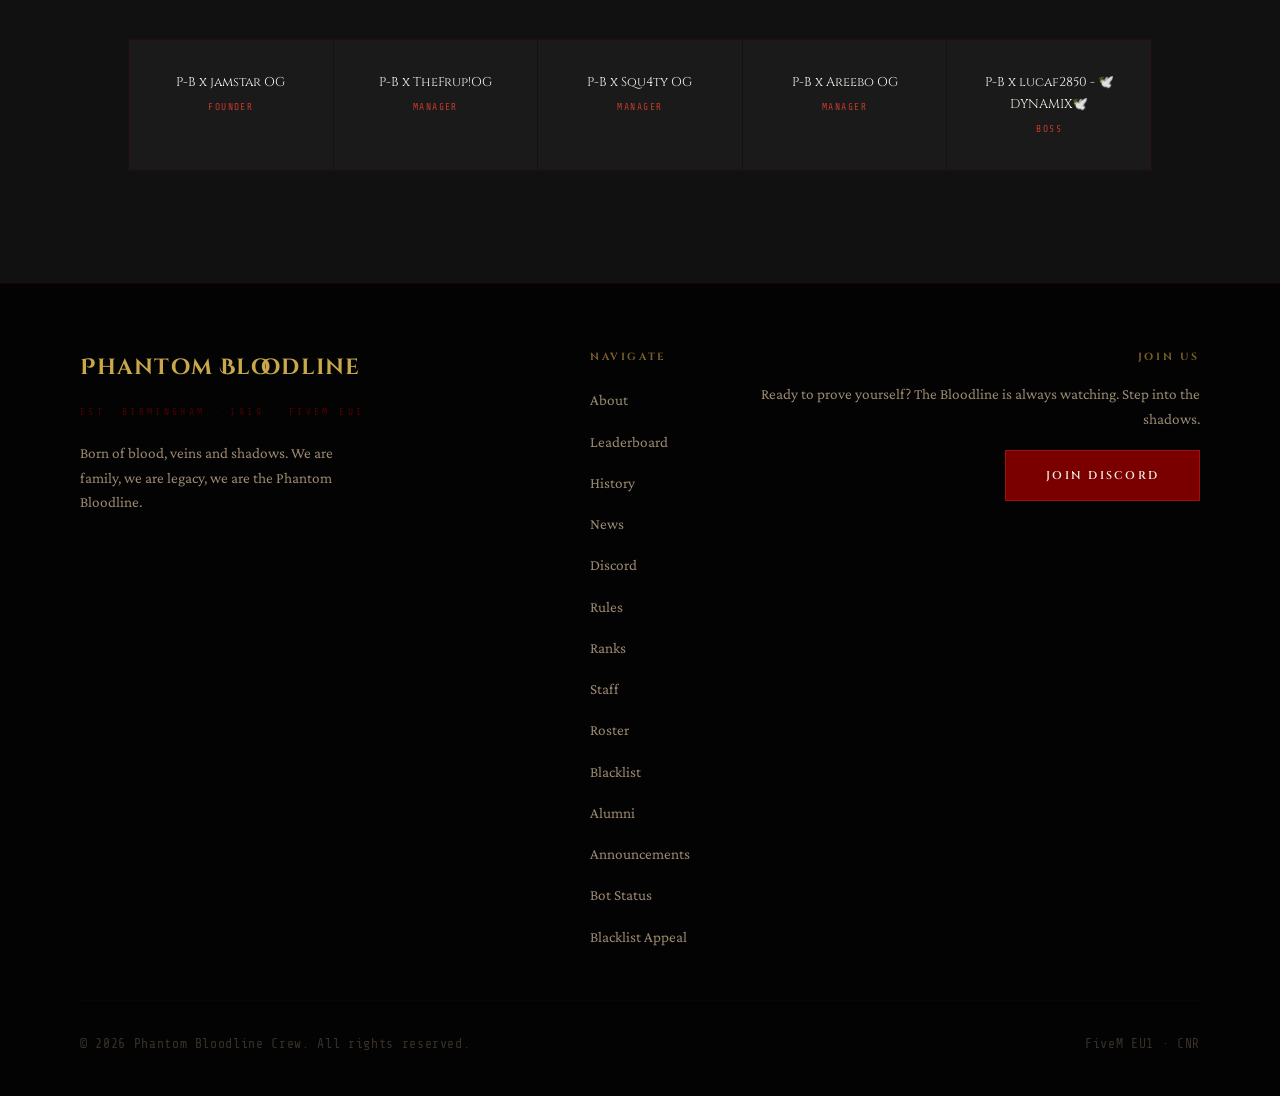
==== commit 4f458c69: "Add files via upload" ====
--- a/index.html
+++ b/index.html
@@ -116,7 +116,7 @@
 #nav { position:fixed; top:0; left:0; right:0; z-index:1000; padding:1.5rem clamp(1.5rem, 4vw, 5rem); display:flex; justify-content:space-between; align-items:center; transition:all 0.4s; }
 #nav.solid { background:rgba(5,5,5,0.97); padding:1rem clamp(1.5rem, 4vw, 5rem); border-bottom:1px solid rgba(122,0,0,0.25); backdrop-filter:blur(10px); }
 .nav-brand { font-family:'Cinzel',serif; font-weight:900; font-size:clamp(0.7rem, 0.9vw, 1rem); color:var(--gold); text-decoration:none; letter-spacing:0.2em; white-space:nowrap; flex-shrink:0; }
-.nav-links { display:flex; gap:clamp(0.5rem, 1vw, 2rem); list-style:none; align-items:center; flex-wrap:nowrap; overflow:hidden; }
+.nav-links { display:flex; gap:clamp(0.5rem, 1vw, 2rem); list-style:none; align-items:center; flex-wrap:nowrap; overflow:visible; }
 .nav-links a { font-family:'Cinzel',serif; font-size:clamp(0.5rem, 0.6vw, 0.65rem); letter-spacing:0.15em; color:var(--pale); text-decoration:none; text-transform:uppercase; transition:color 0.25s; }
 .nav-links a:hover { color:var(--white); }
 .nav-links .cta { padding:0.5rem clamp(0.6rem, 1vw, 1.5rem); border:1px solid var(--blood); color:var(--white); transition:all 0.3s; white-space:nowrap; flex-shrink:0; }
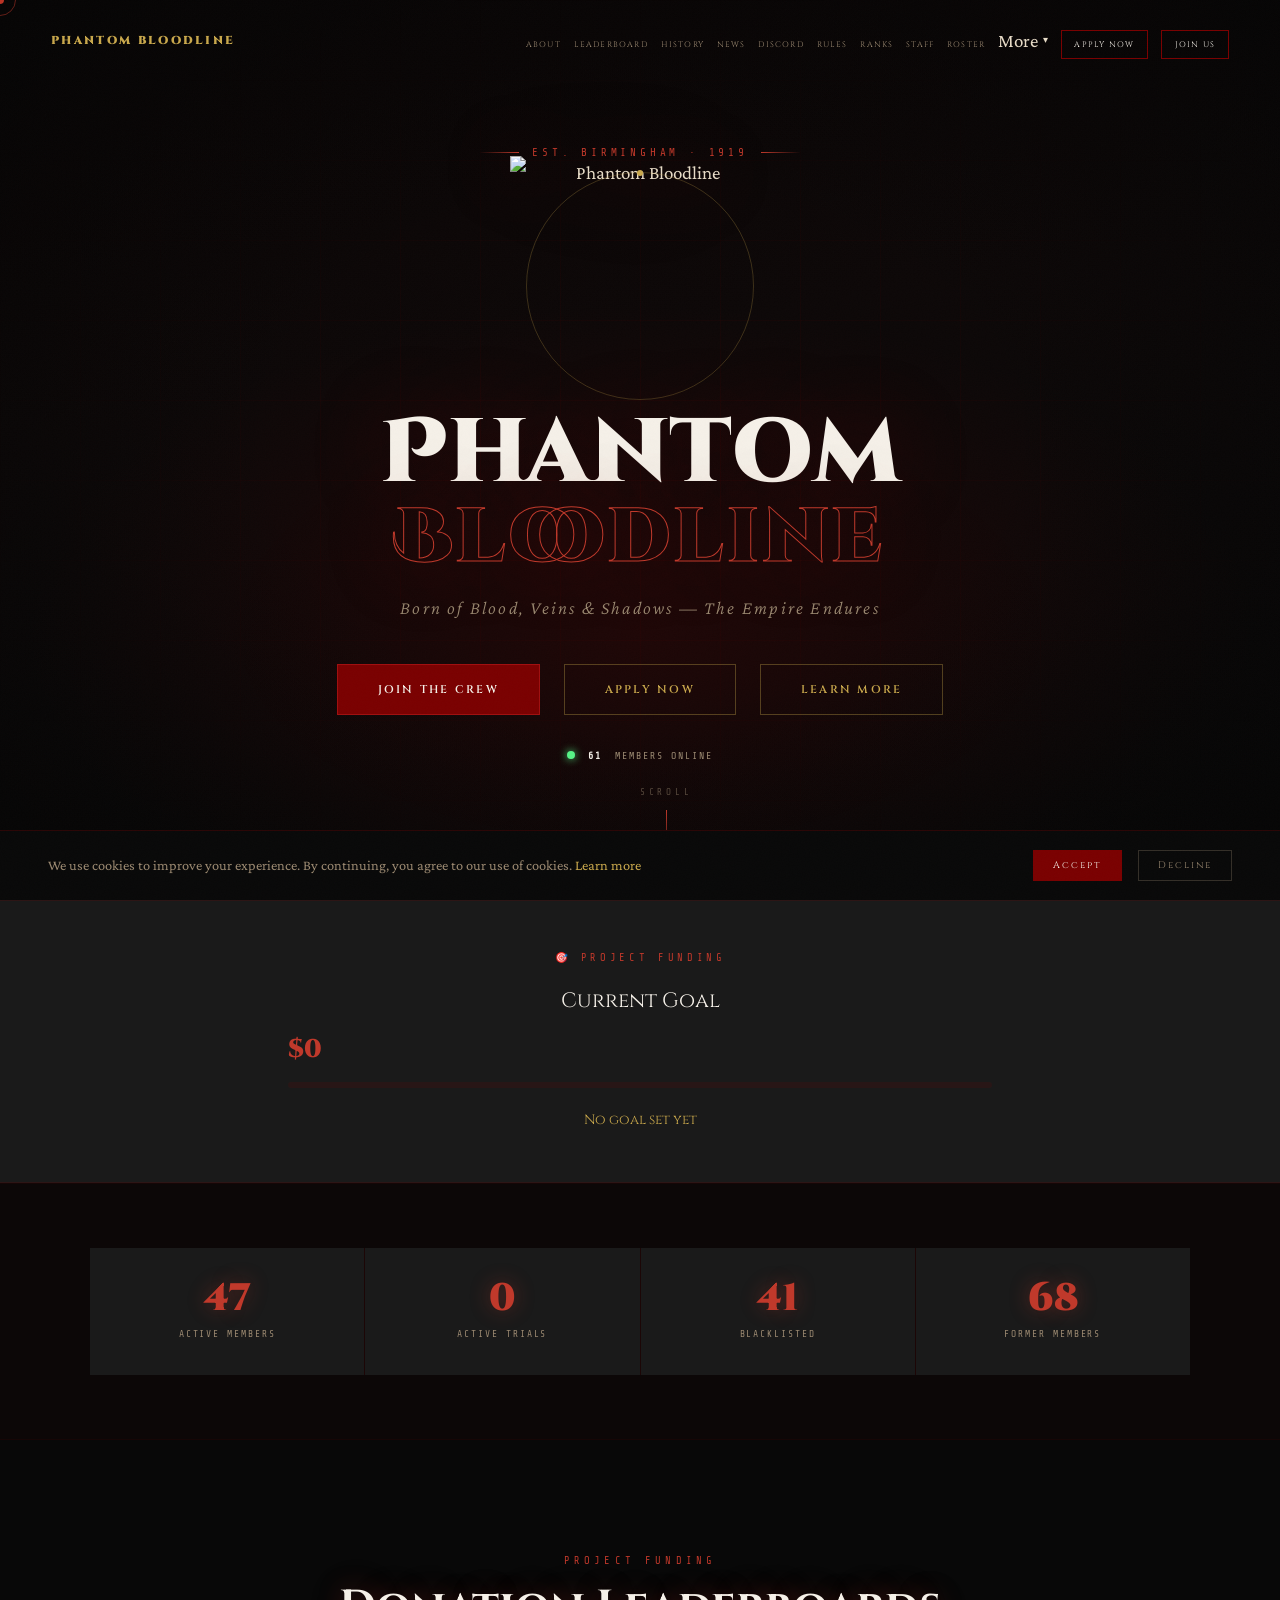
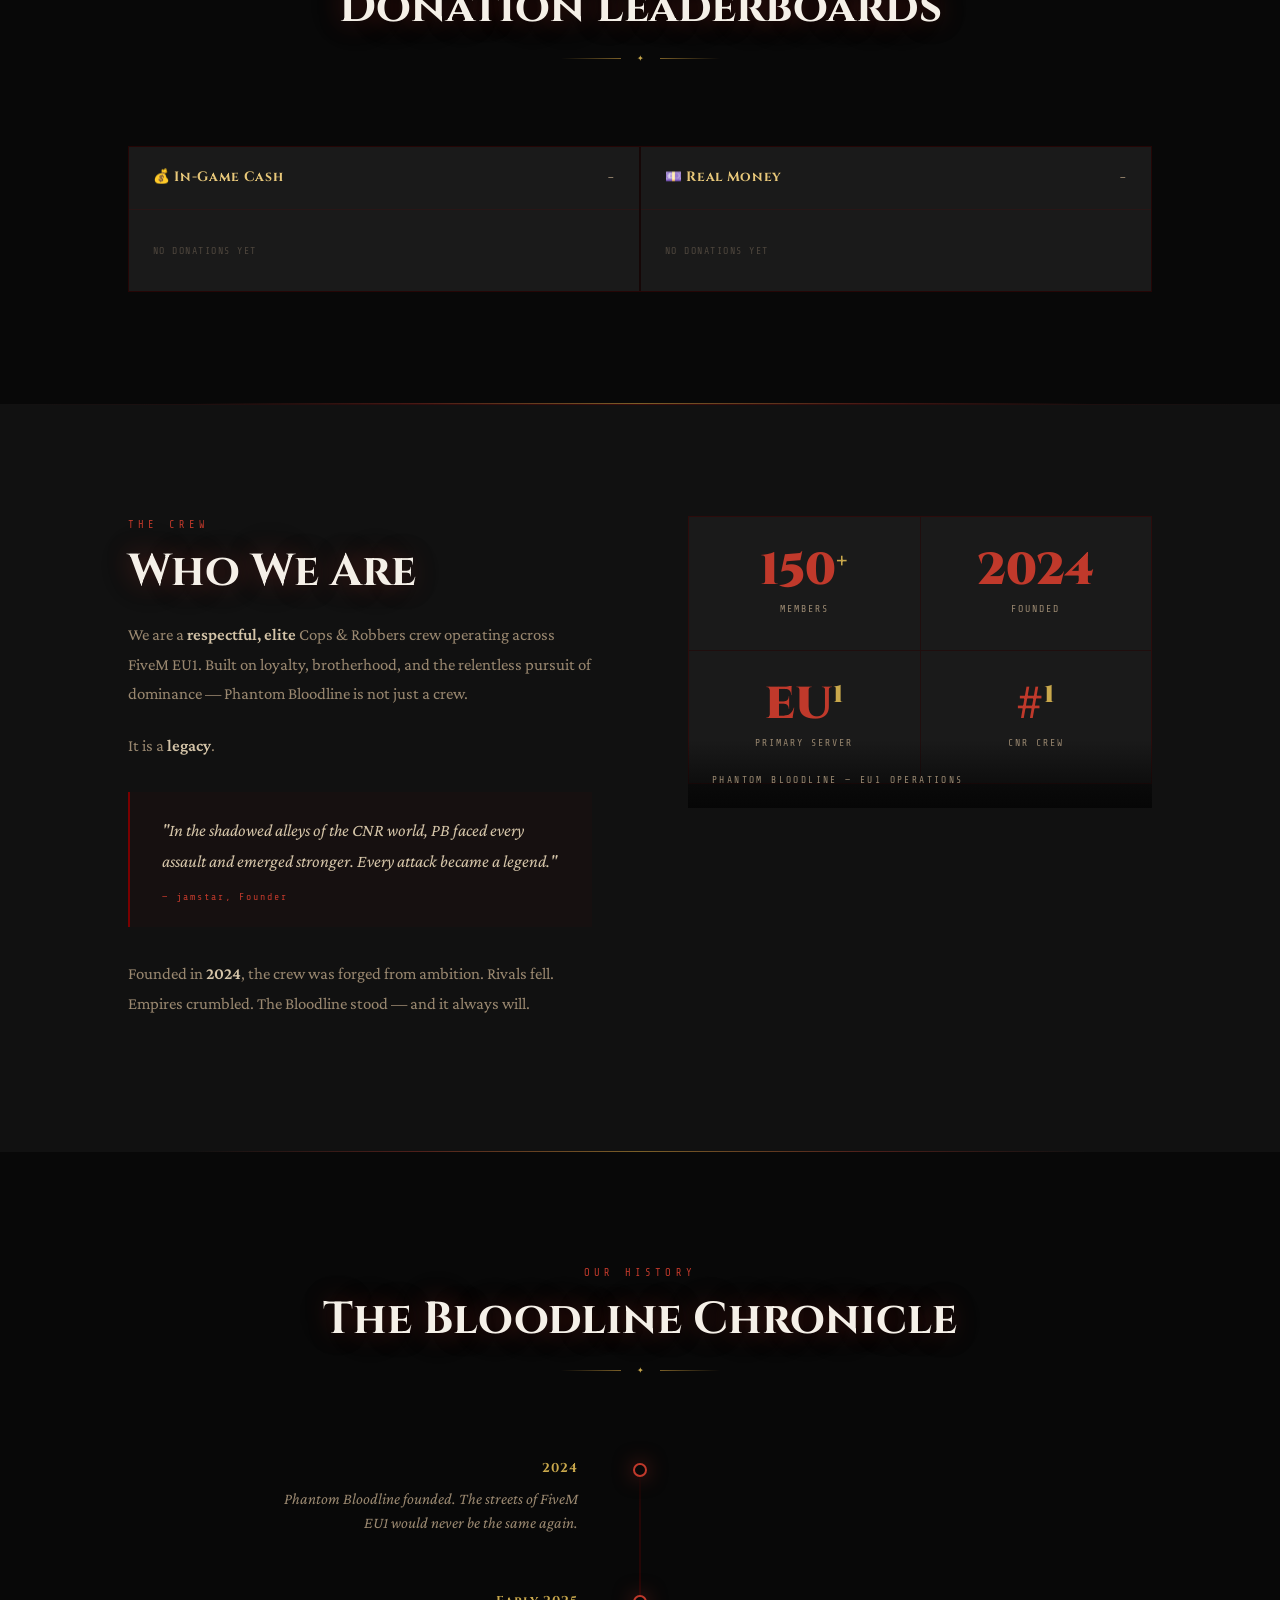
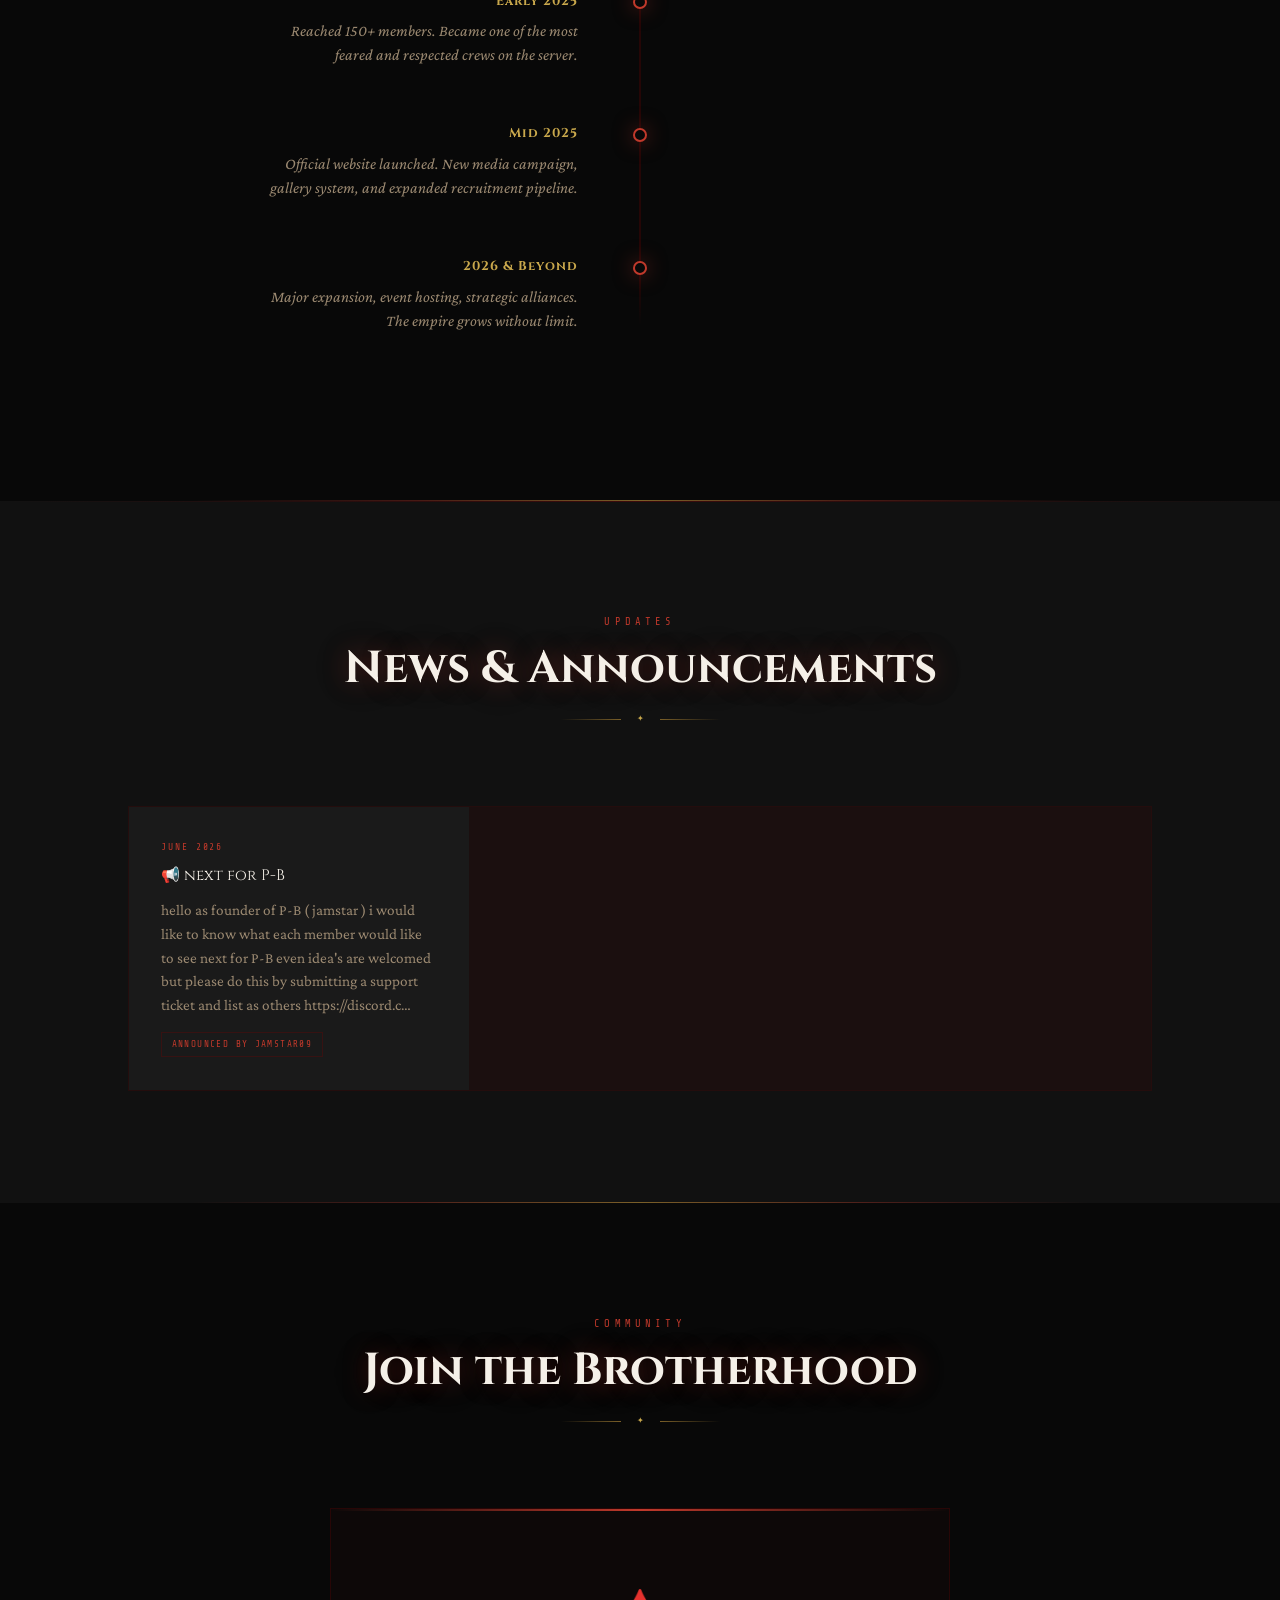
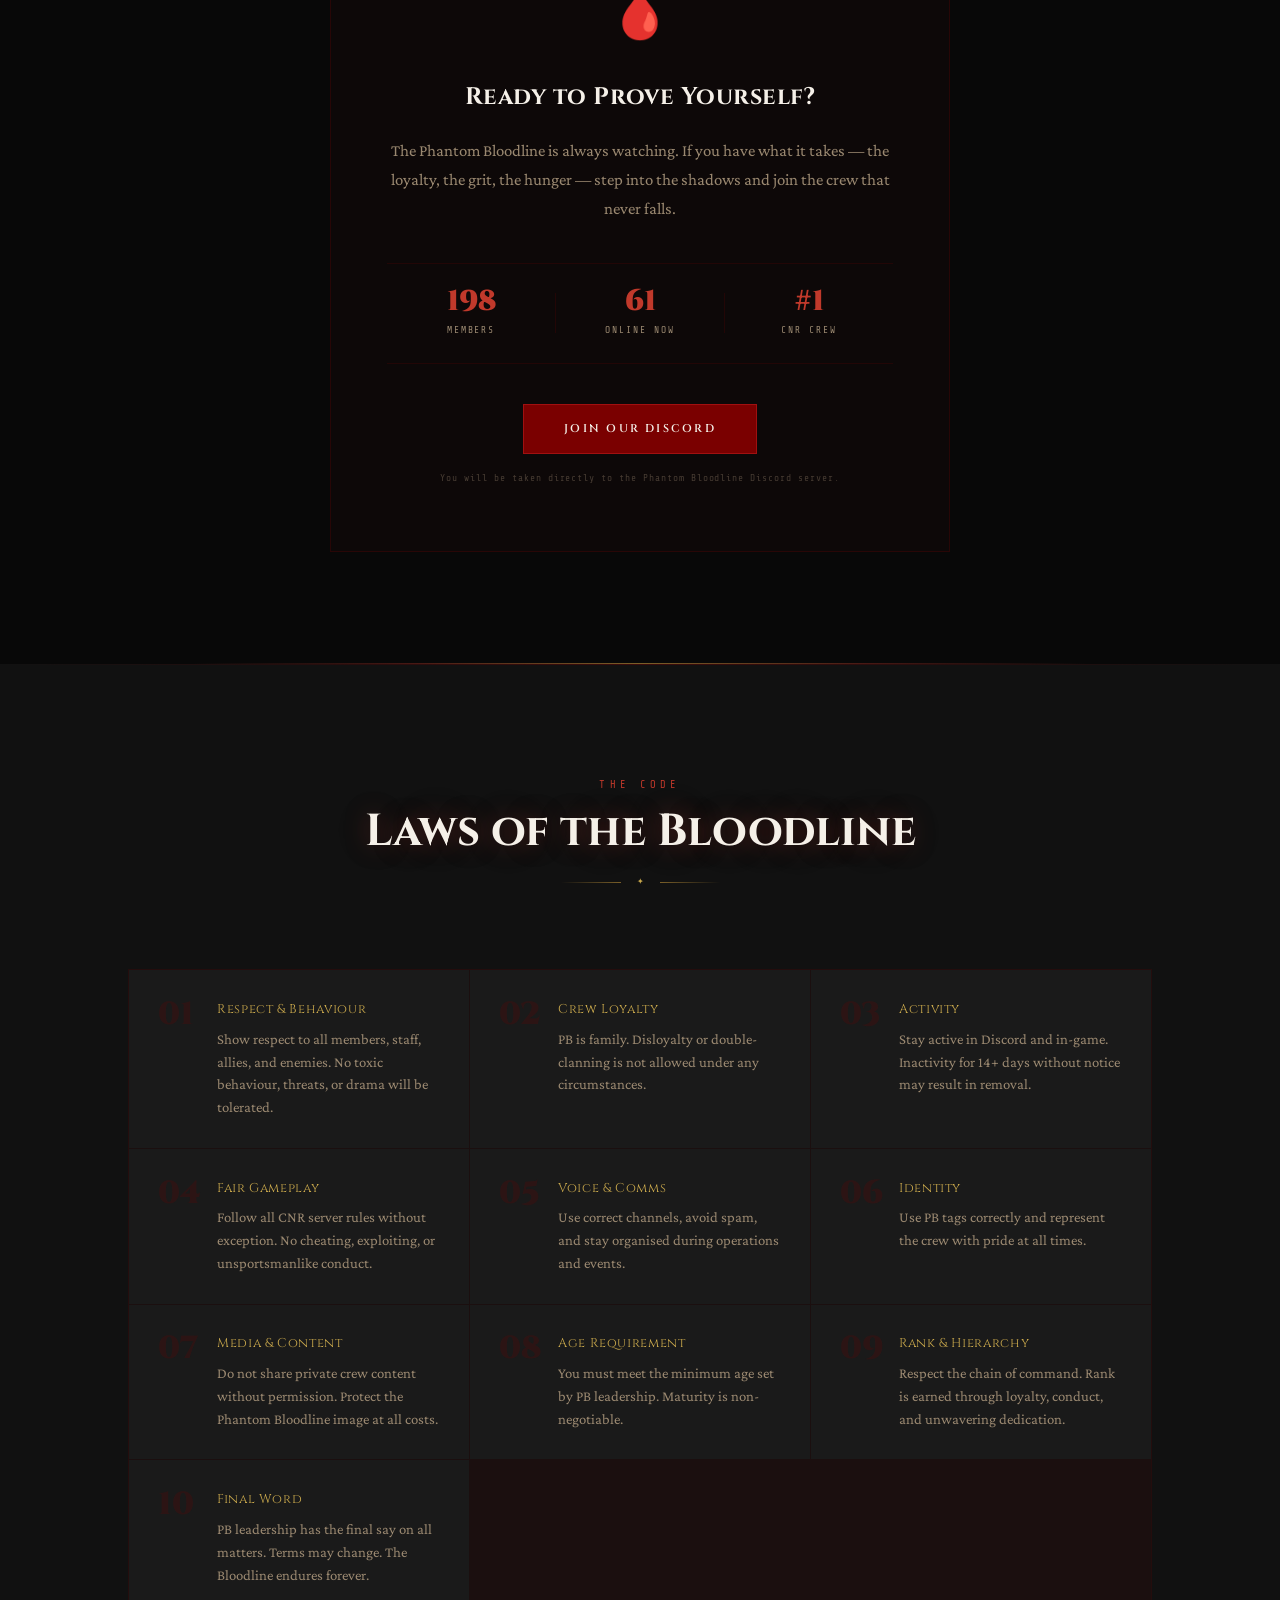
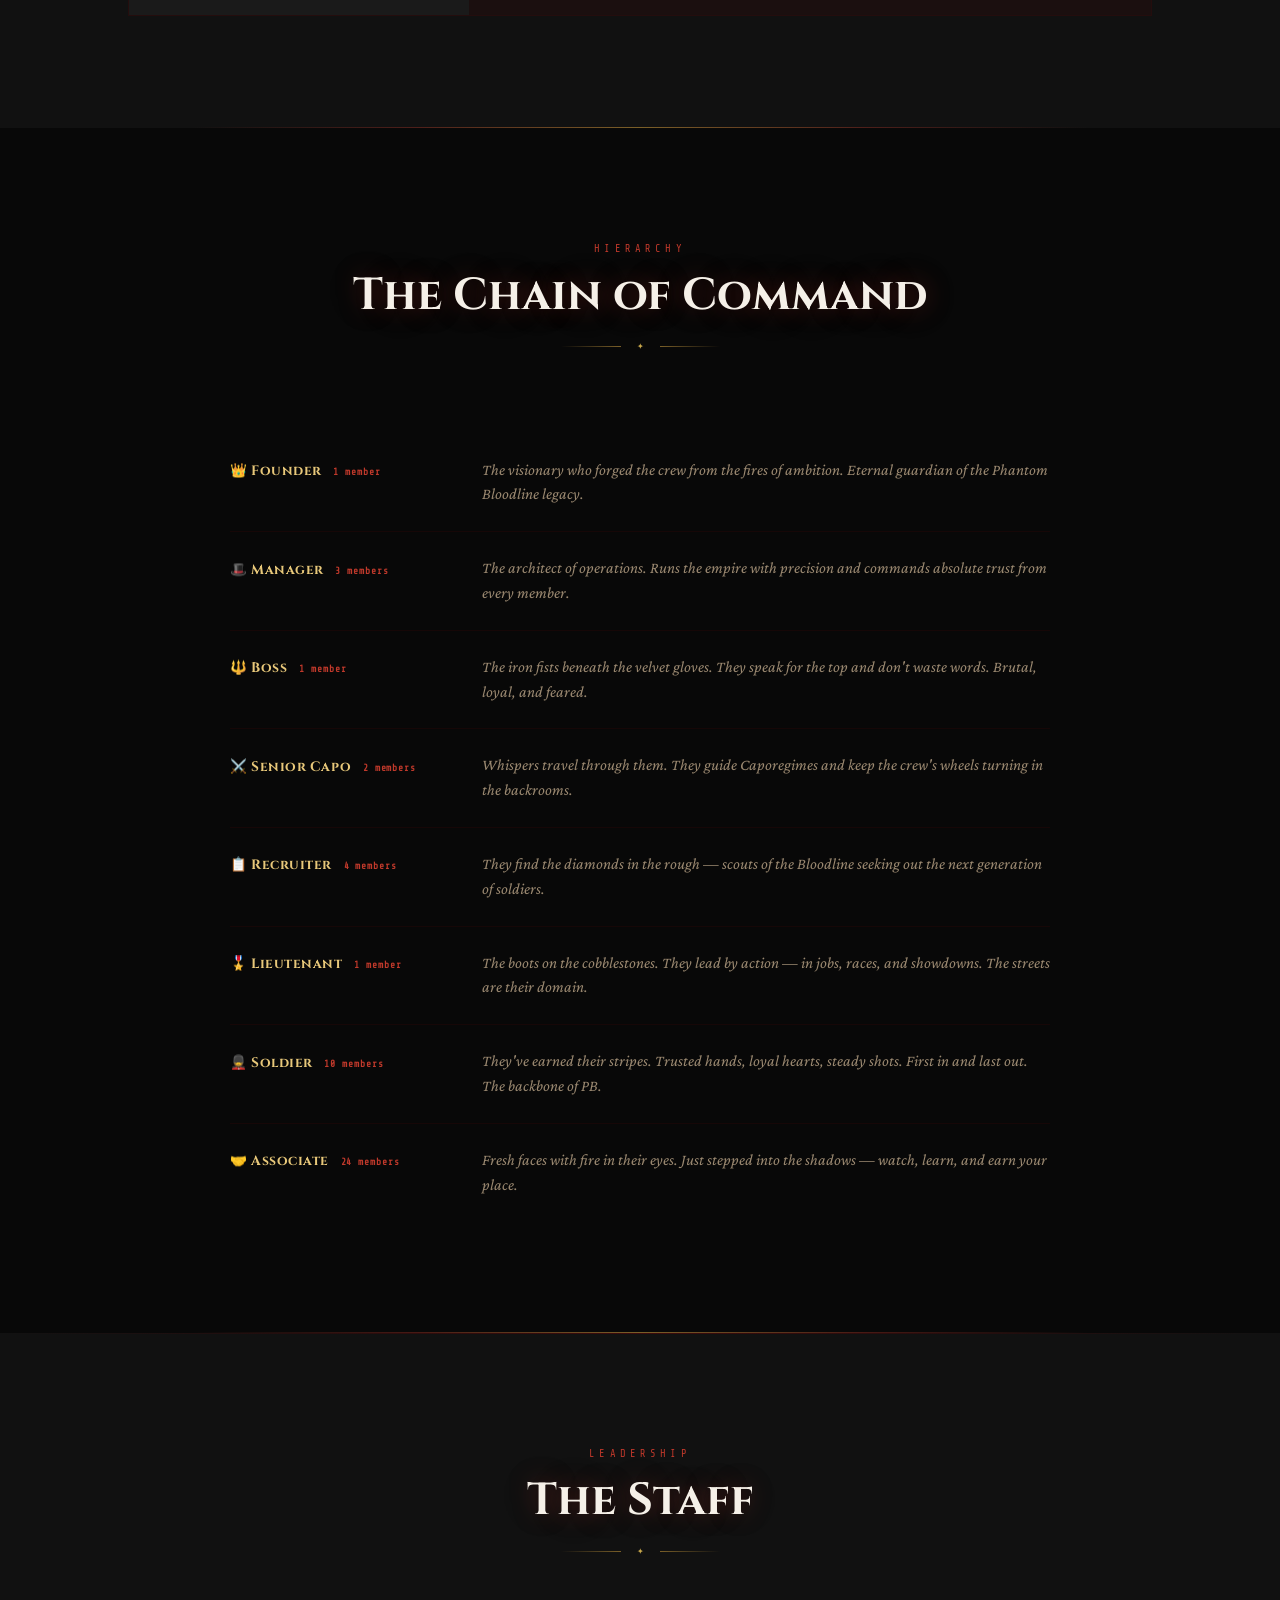
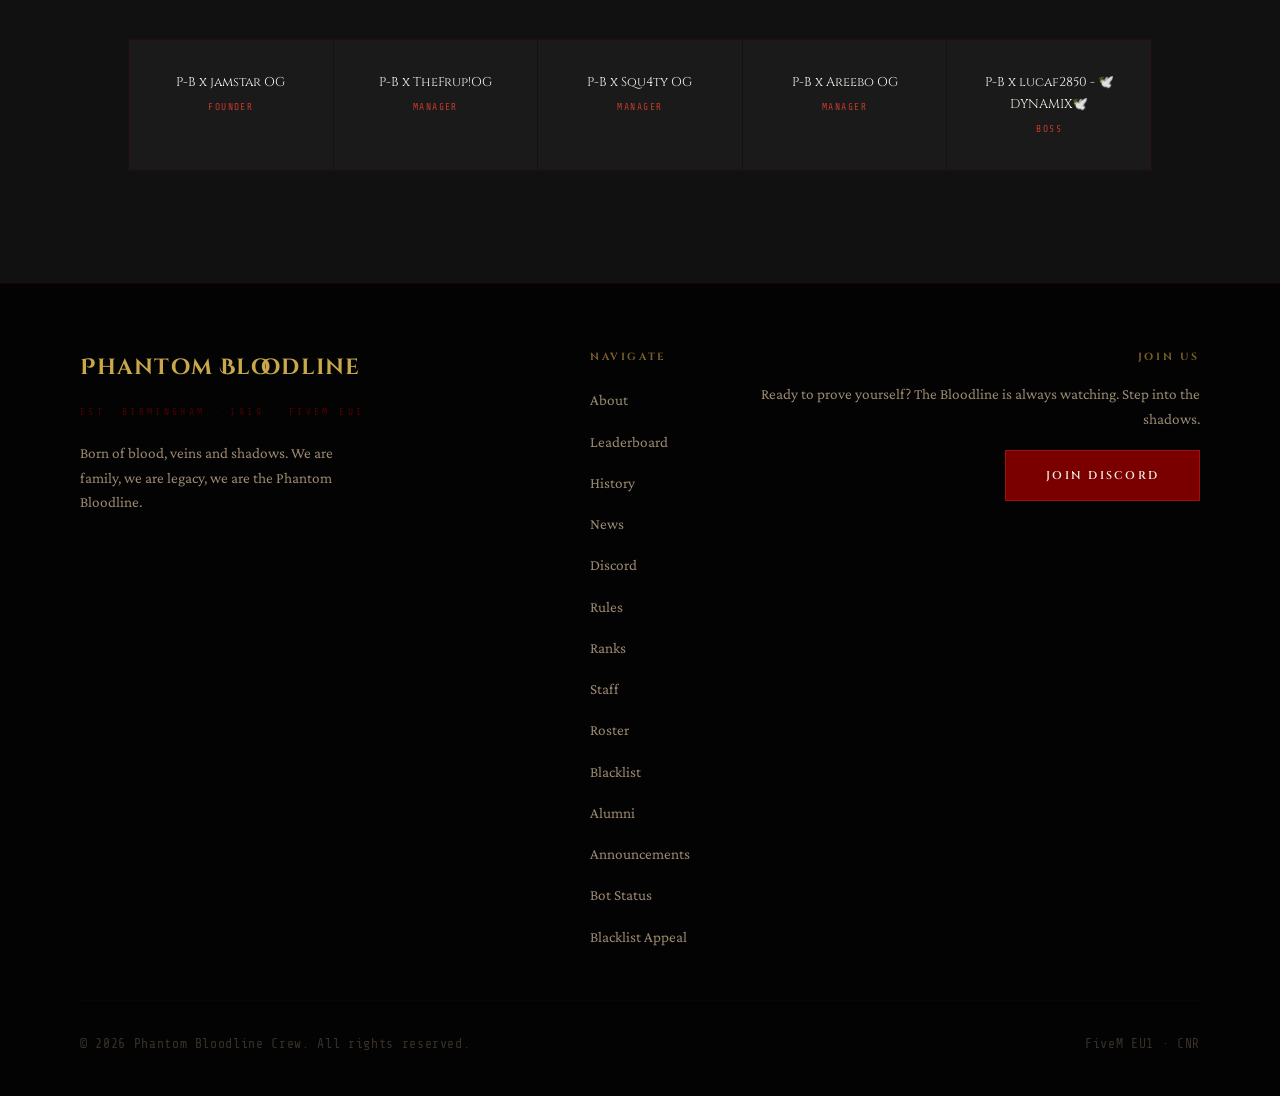
==== commit c007c1ef: "Add files via upload" ====
--- a/index.html
+++ b/index.html
@@ -229,9 +229,8 @@
 .nav-more-wrap { position:relative; pointer-events:all; }
 .nav-more-trigger { cursor:none; display:flex; align-items:center; gap:0.3rem; pointer-events:all; }
 .nav-more-trigger::after { content:'▾'; font-size:0.6rem; transition:transform 0.2s; }
-.nav-more-wrap.open .nav-more-trigger::after { transform:rotate(180deg); }
 .mega-menu { position:absolute; top:calc(100% + 1.2rem); left:50%; transform:translateX(-50%) translateY(-8px); background:rgba(8,8,8,0.98); border:1px solid rgba(122,0,0,0.25); backdrop-filter:blur(12px); padding:0.5rem; min-width:200px; opacity:0; pointer-events:none; transition:opacity 0.25s ease, transform 0.25s ease; box-shadow:0 20px 50px rgba(0,0,0,0.6); }
-.nav-more-wrap:hover .mega-menu, .nav-more-wrap.open .mega-menu { opacity:1; pointer-events:auto; transform:translateX(-50%) translateY(0); }
+.nav-more-wrap:hover .mega-menu { opacity:1; pointer-events:auto; transform:translateX(-50%) translateY(0); }
 .mega-menu a { display:block; padding:0.7rem 1.2rem; font-family:'Cinzel',serif; font-size:0.62rem; letter-spacing:0.15em; color:var(--pale); text-decoration:none; text-transform:uppercase; transition:all 0.2s; white-space:nowrap; pointer-events:all; cursor:none; }
 .mega-menu a:hover { color:var(--white); background:rgba(122,0,0,0.12); }
 
@@ -1119,19 +1118,6 @@
 }
 loadLeaderboards();
 
-// ── MEGA MENU CLICK TOGGLE ───────────────────────────────────────────────────
-const moreWrap = document.querySelector('.nav-more-wrap');
-const moreTrigger = document.querySelector('.nav-more-trigger');
-if (moreTrigger) {
-  moreTrigger.addEventListener('click', (e) => {
-    e.stopPropagation();
-    moreWrap.classList.toggle('open');
-  });
-  document.addEventListener('click', (e) => {
-    if (!moreWrap.contains(e.target)) moreWrap.classList.remove('open');
-  });
-}
-
 // ── SCROLL PROGRESS BAR ──────────────────────────────────────────────────────
 const progressBar = document.getElementById('scroll-progress');
 window.addEventListener('scroll', () => {
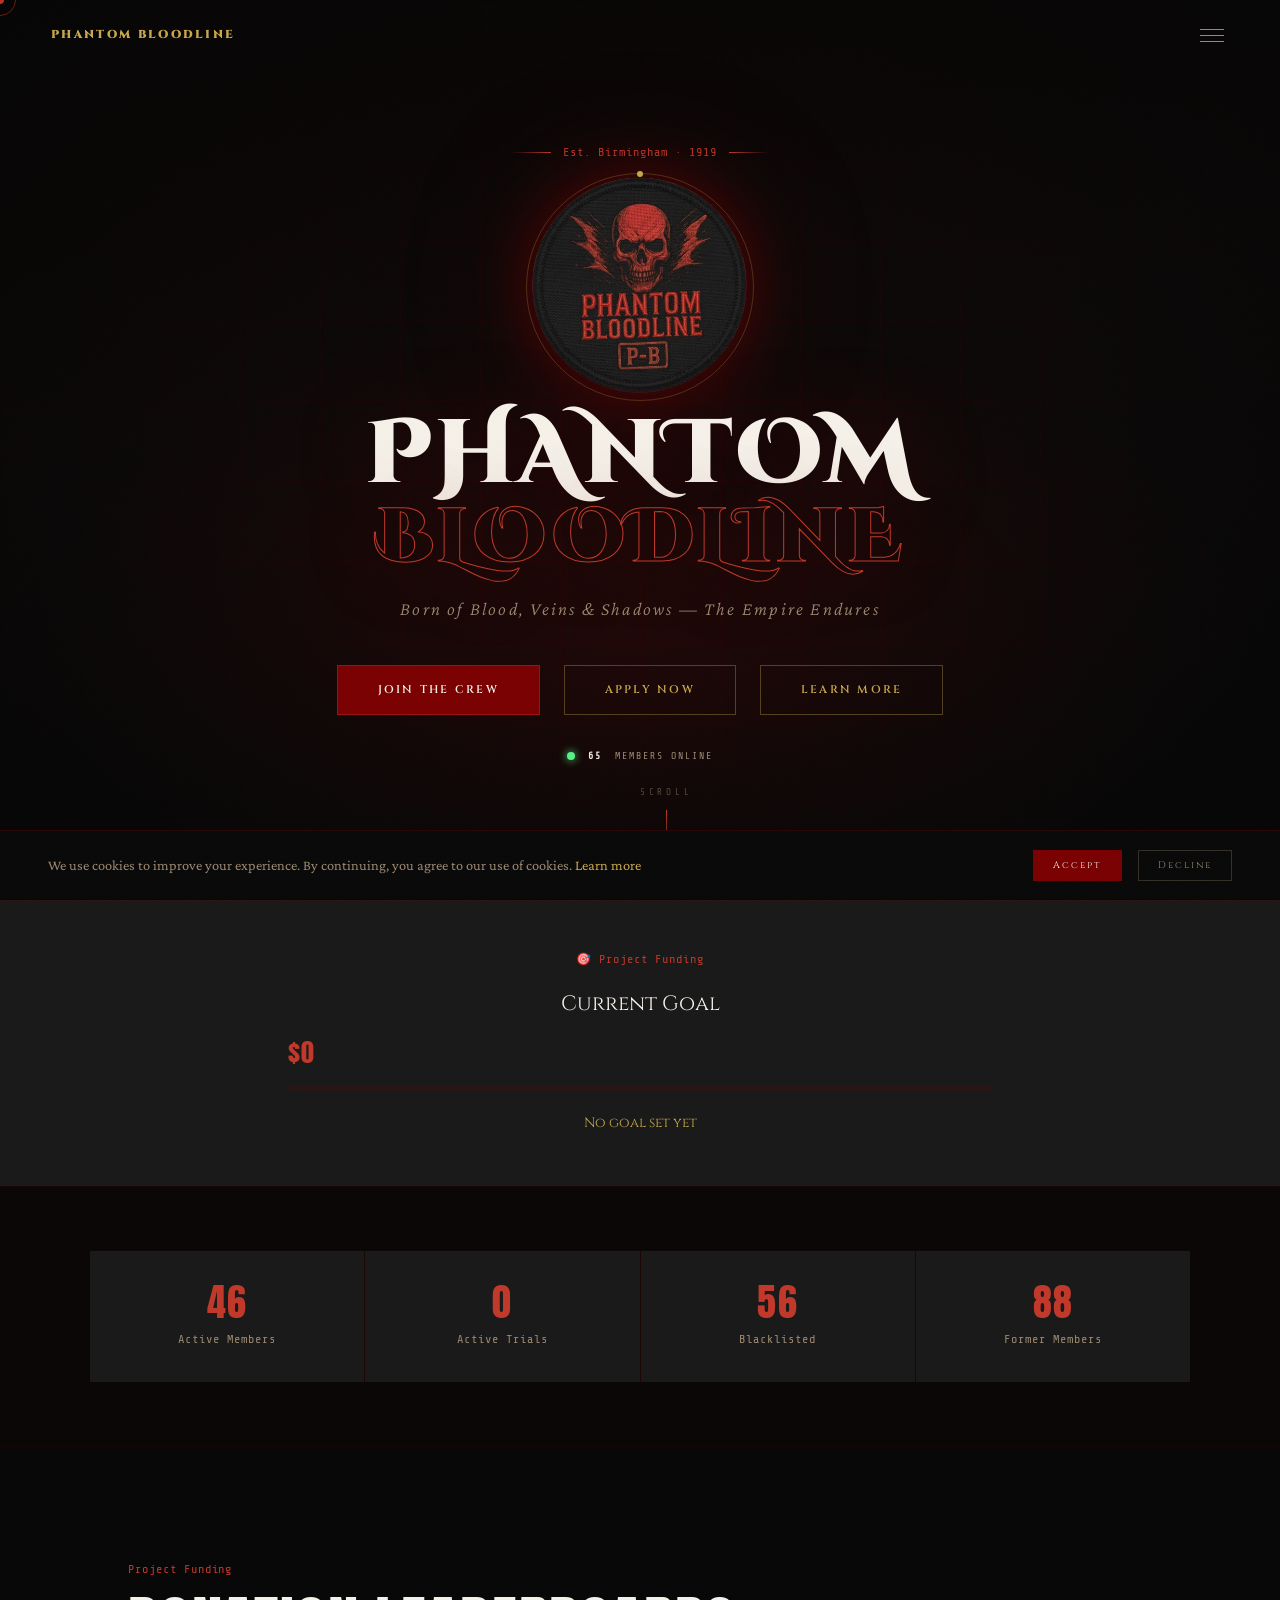
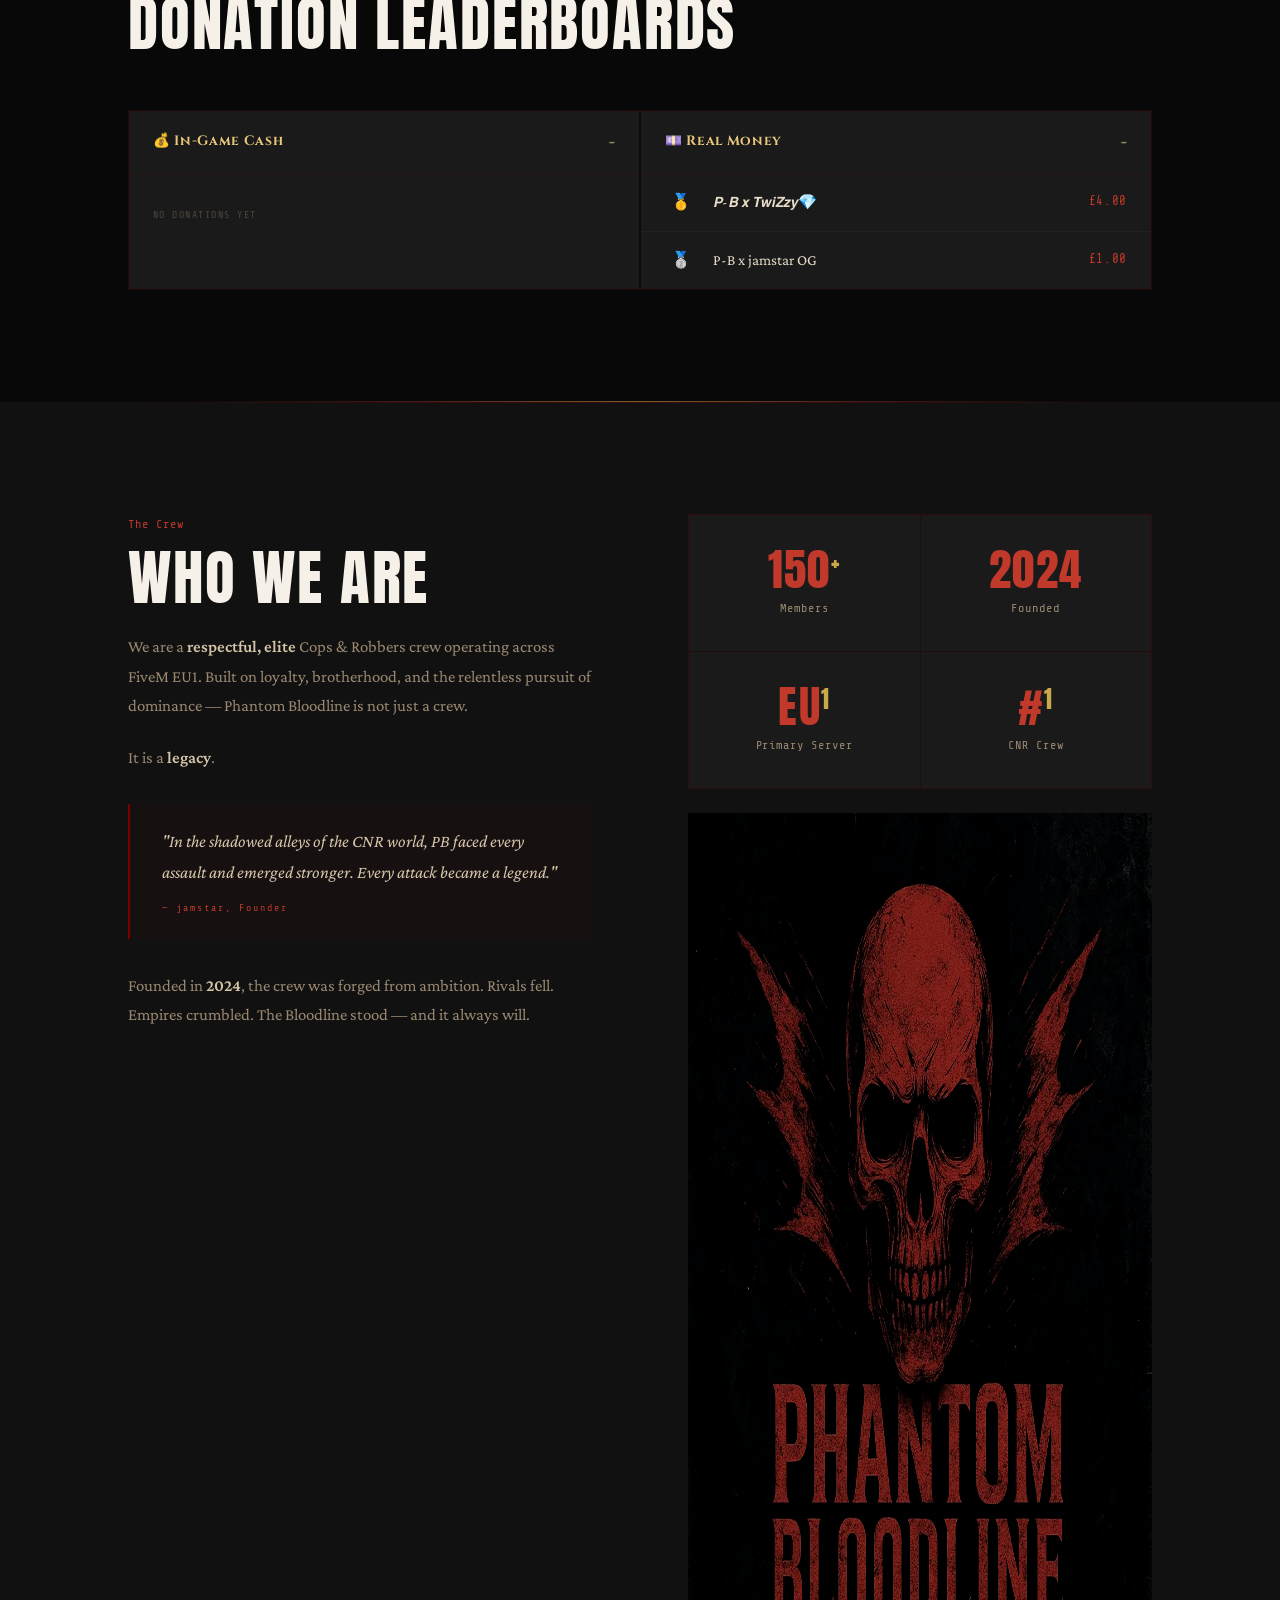
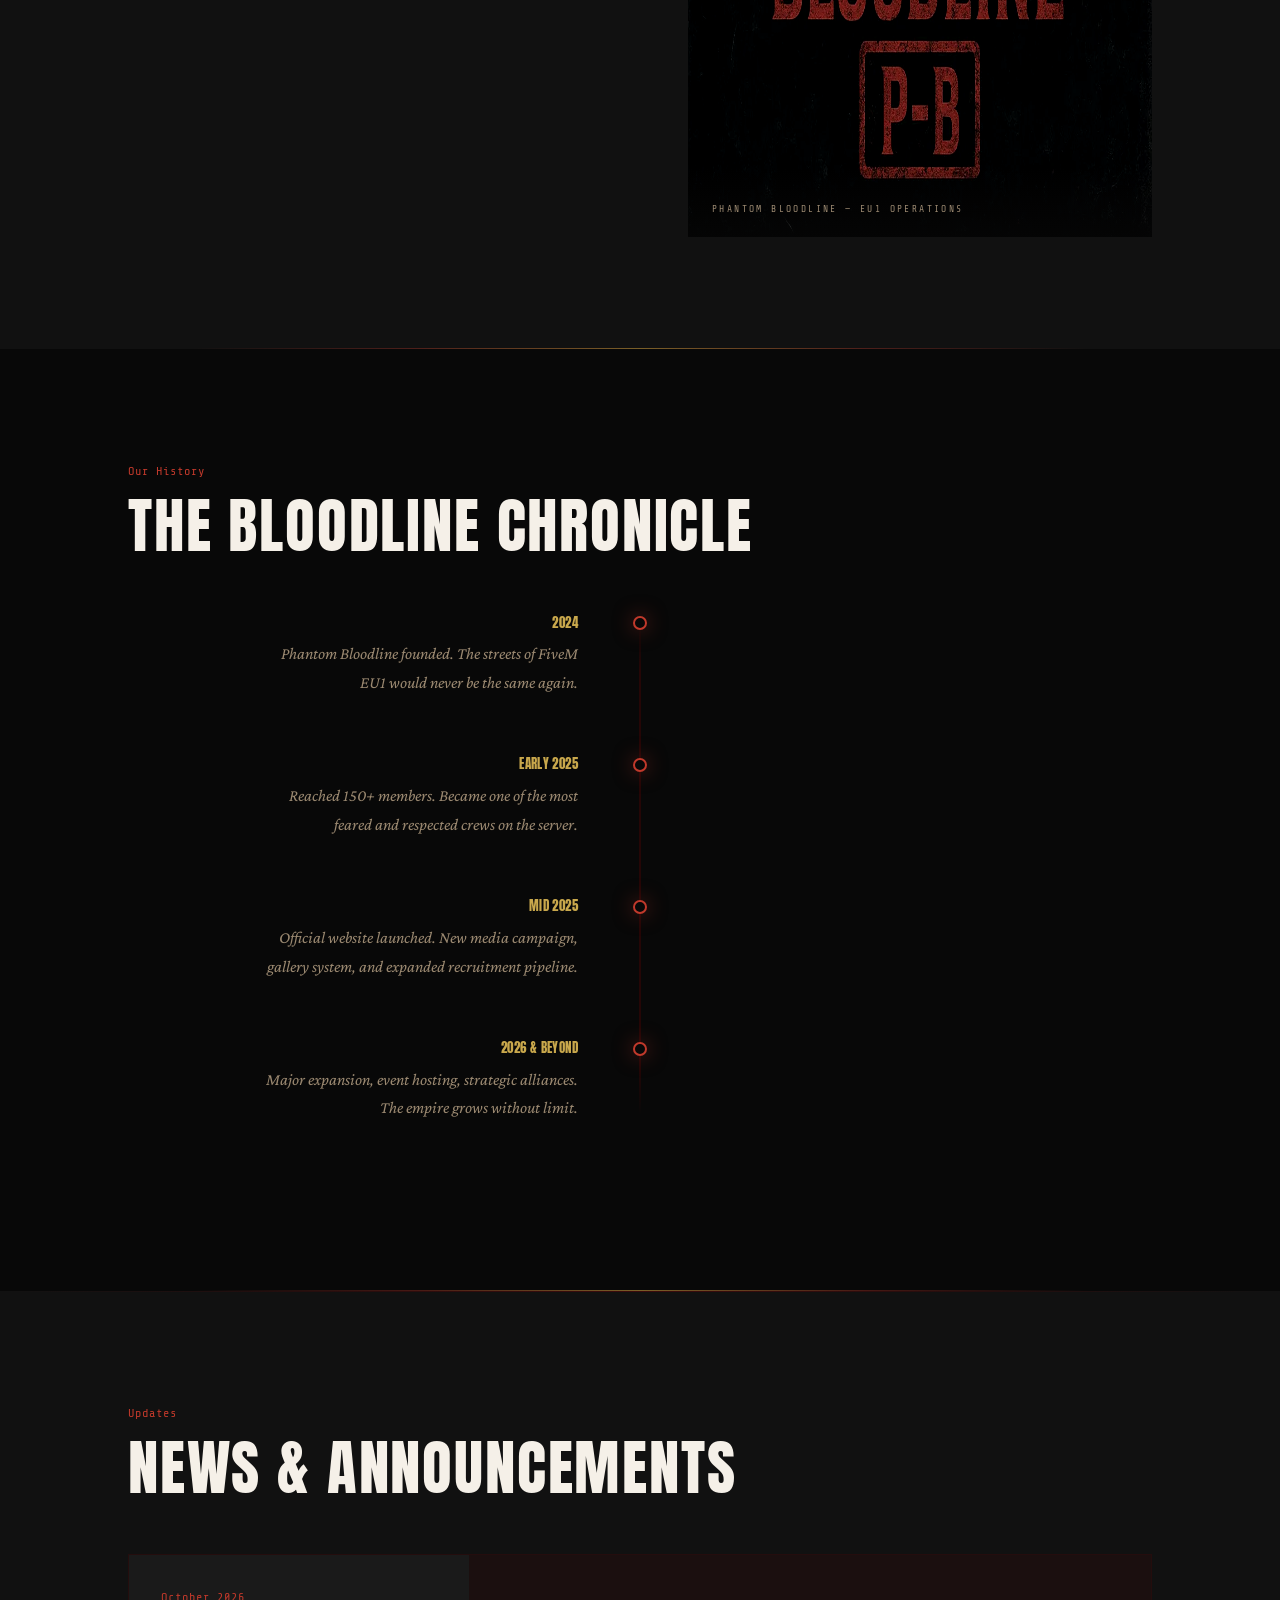
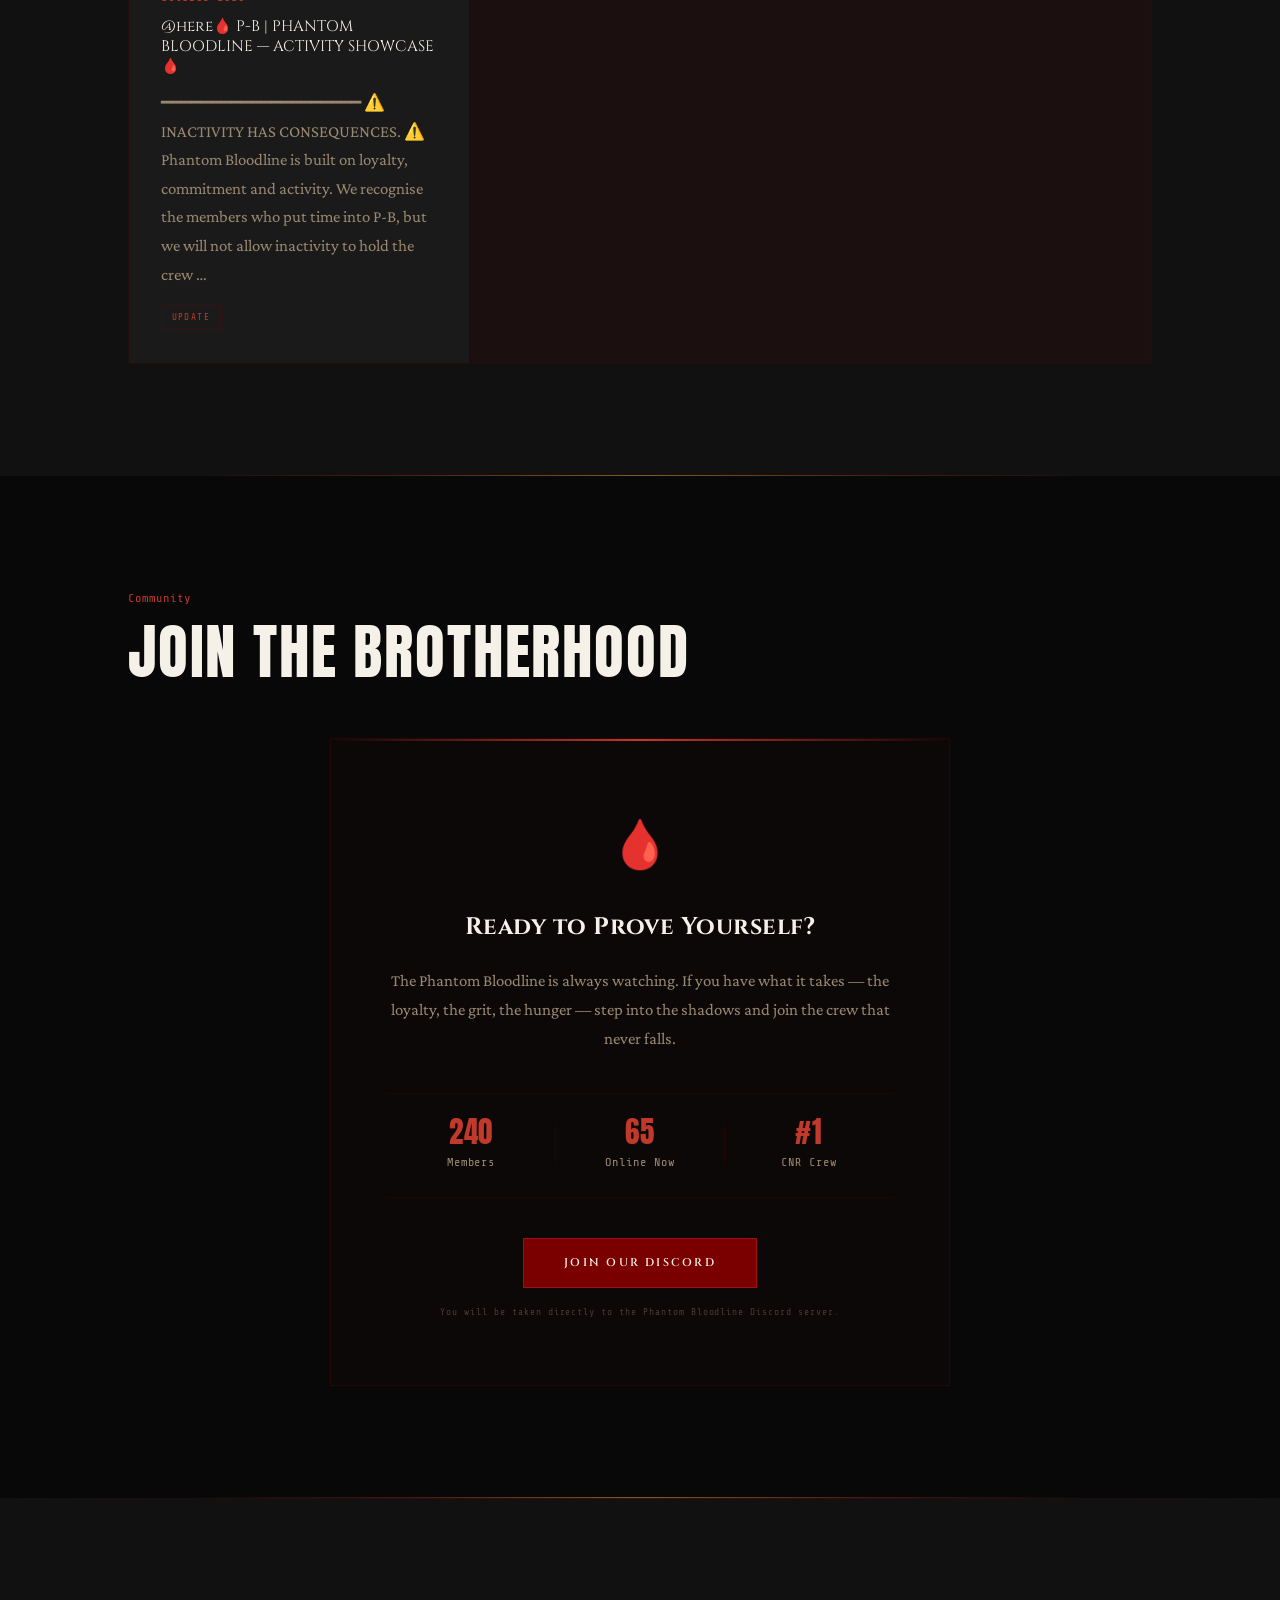
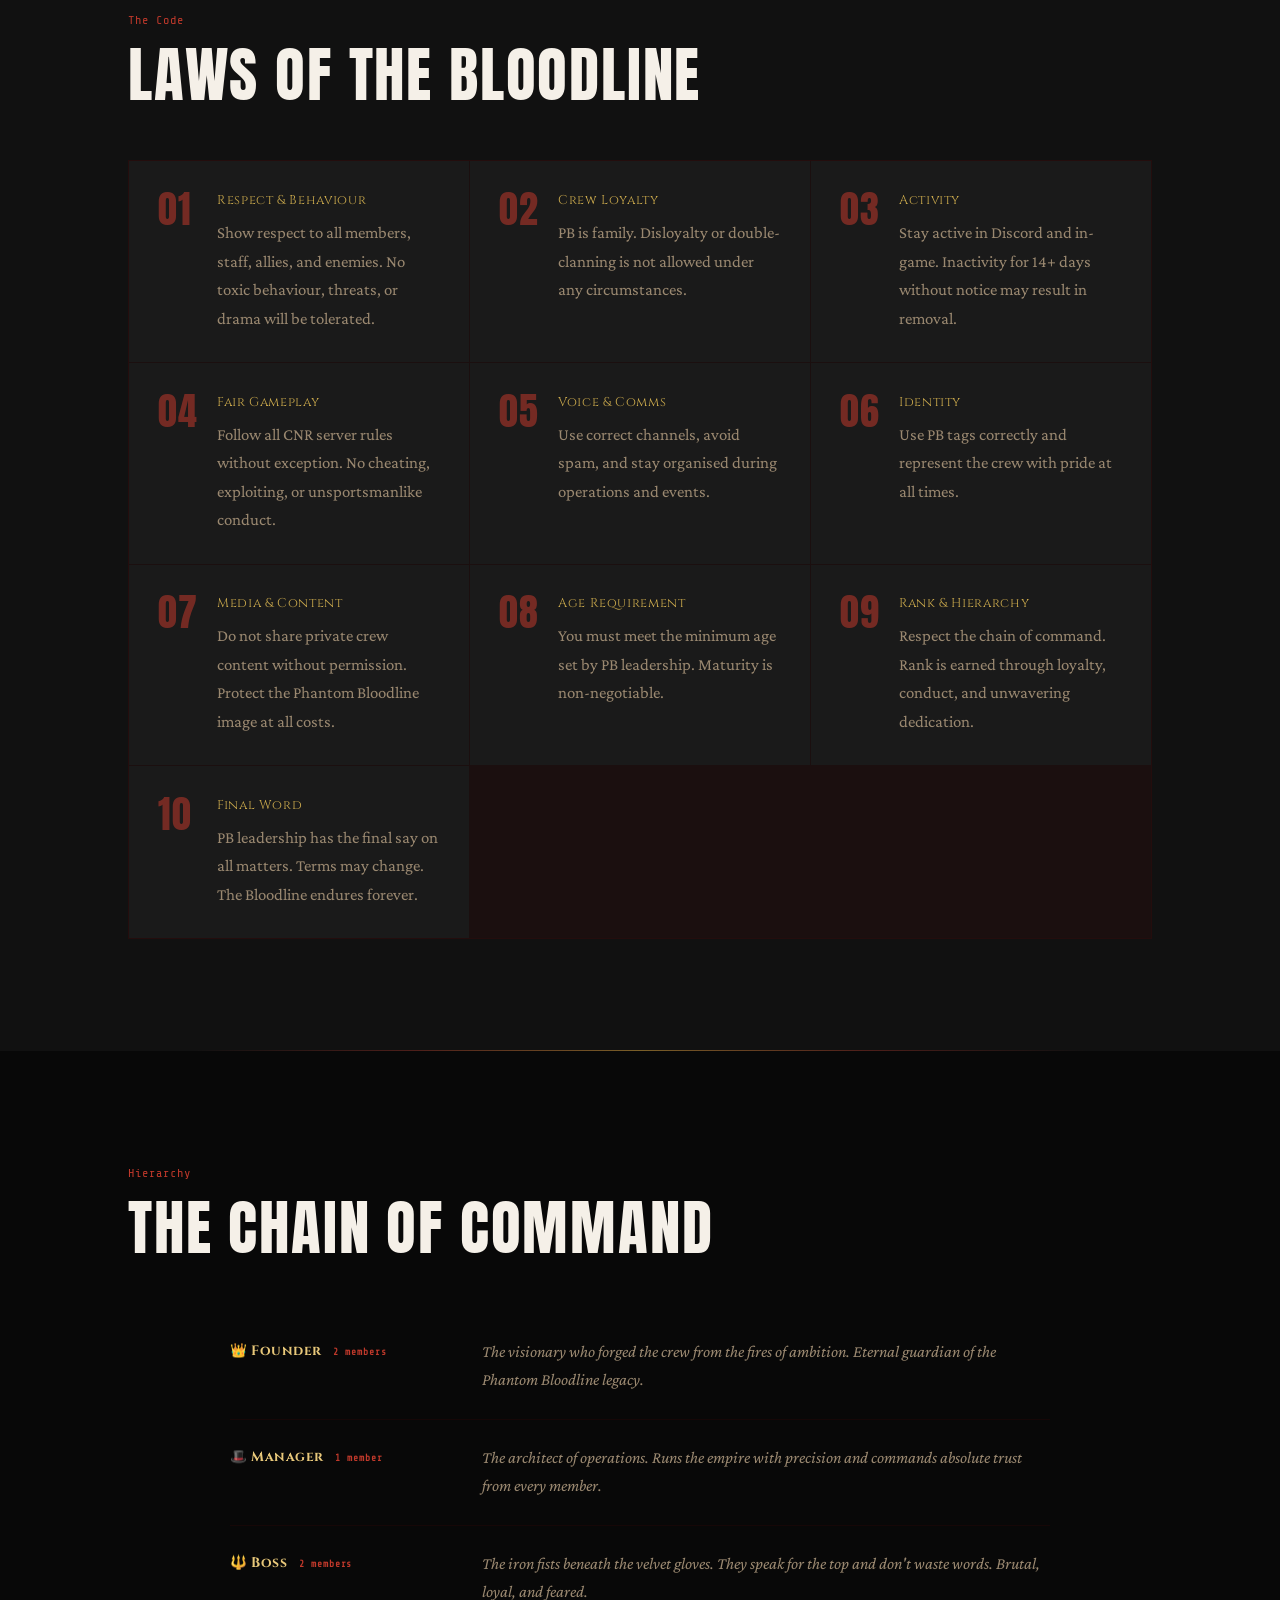
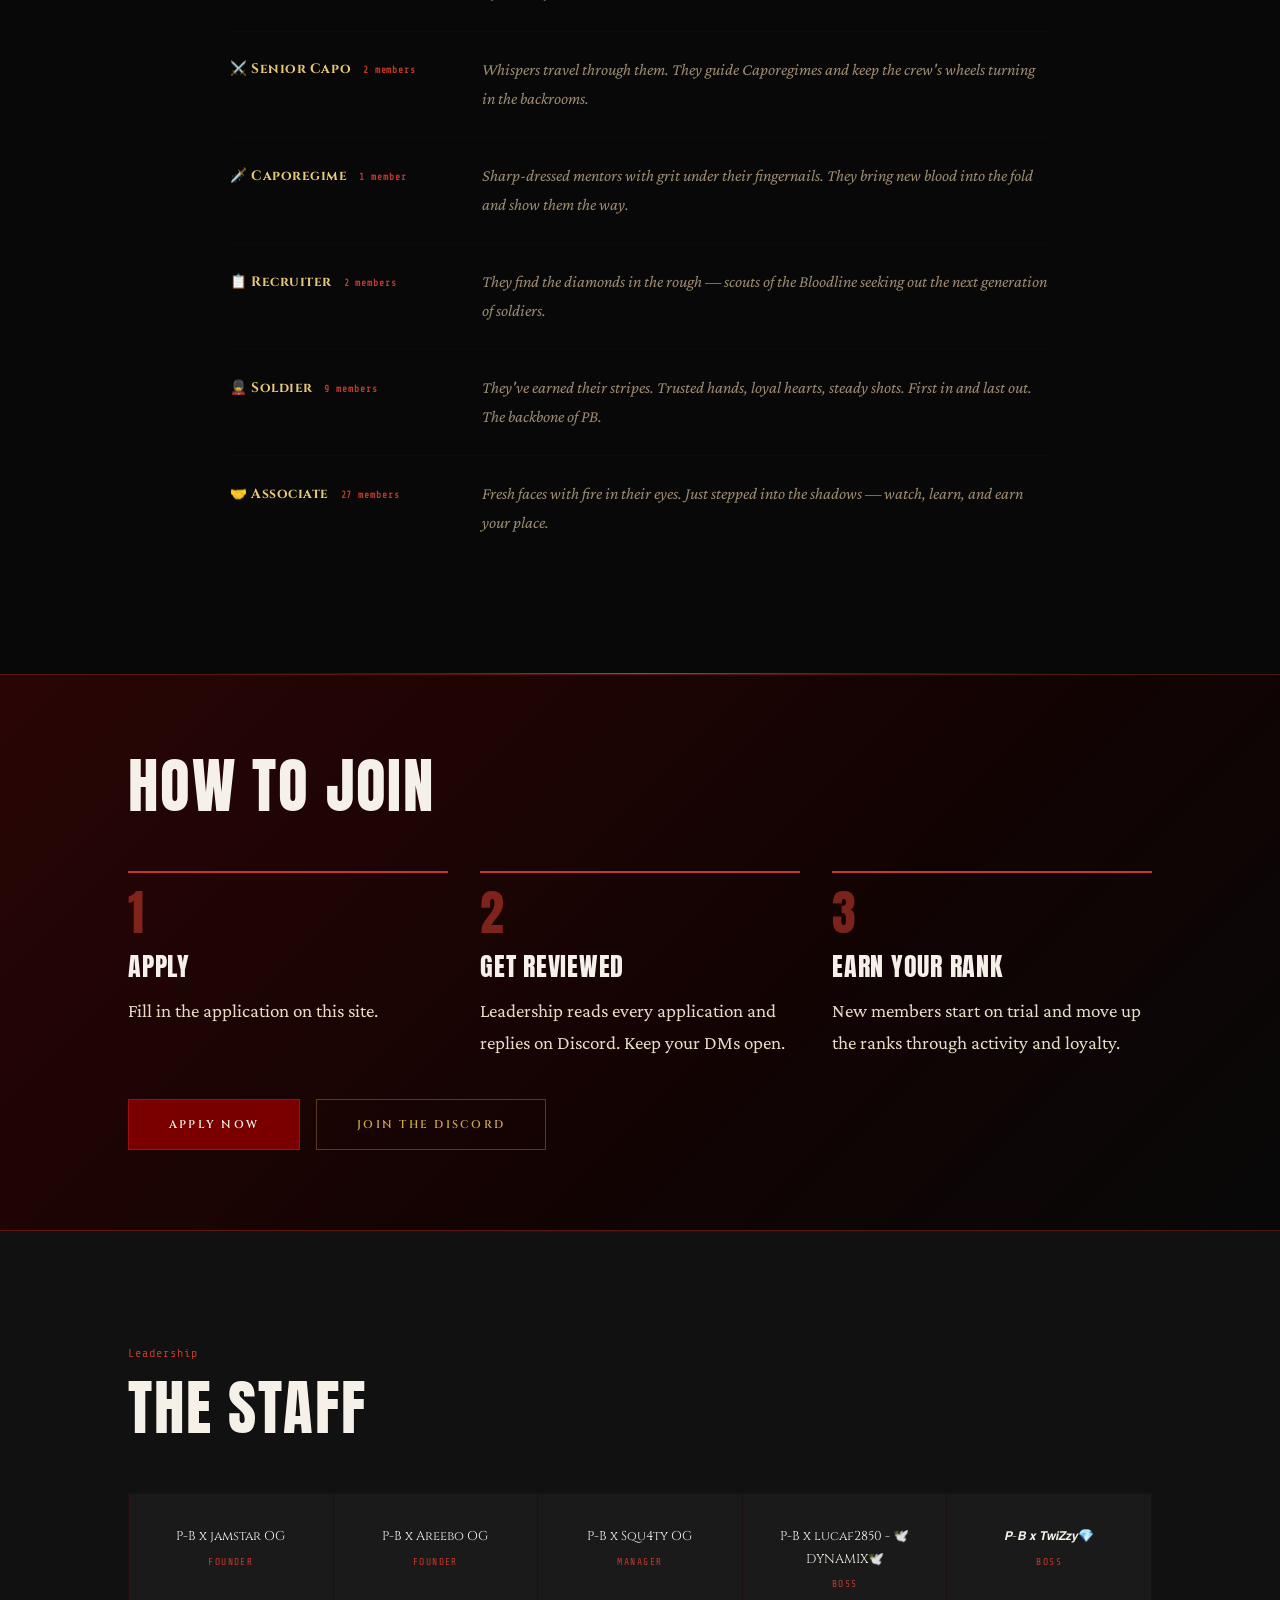
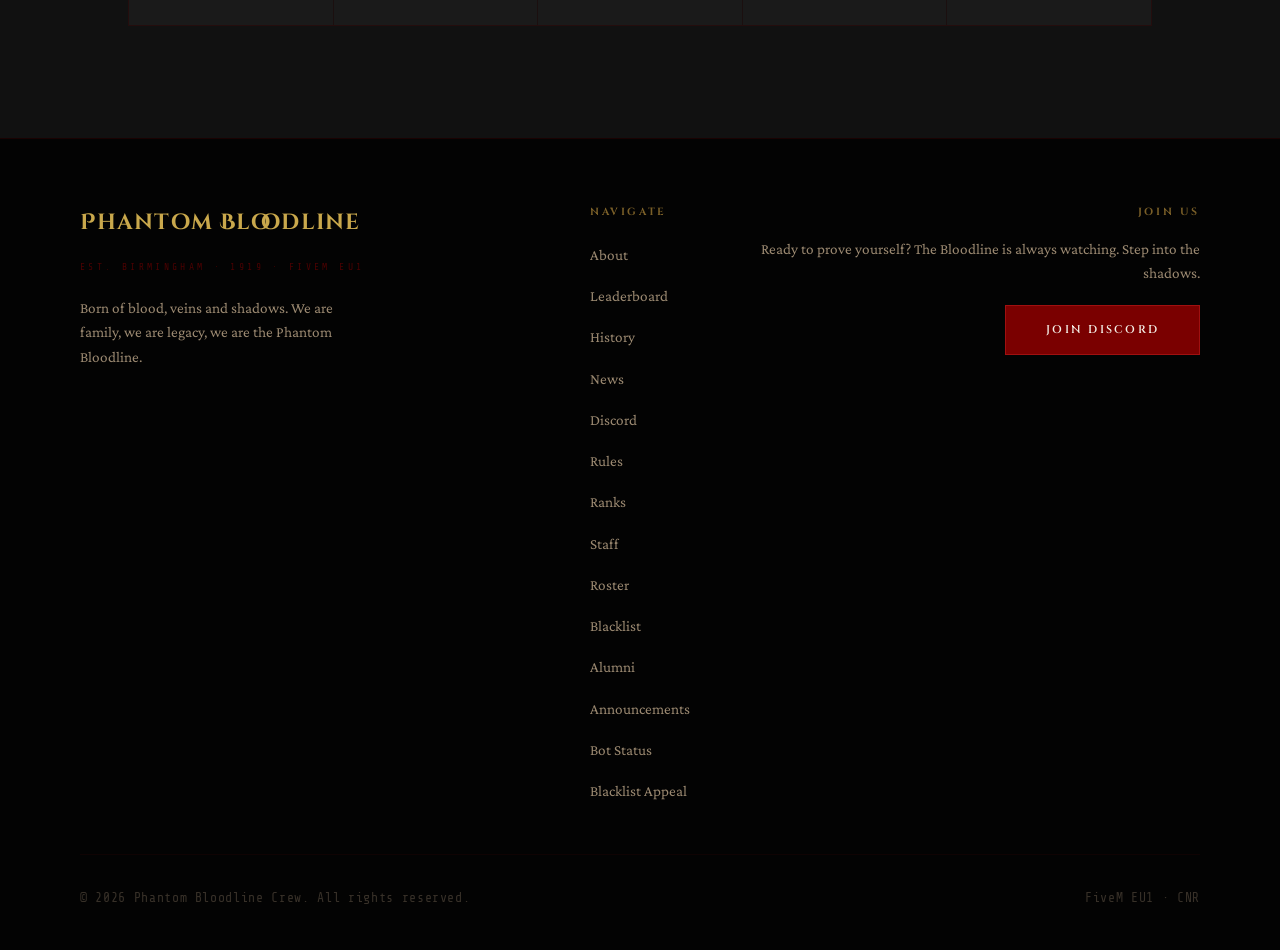
==== commit 9ecc69d6: "Add files via upload" ====
--- a/index.html
+++ b/index.html
@@ -412,6 +412,9 @@
   .funding-inner { padding:0 1.5rem; }
 }
 </style>
+<link rel="preconnect" href="https://fonts.gstatic.com" crossorigin>
+<link href="https://fonts.googleapis.com/css2?family=Anton&display=swap" rel="stylesheet">
+<link rel="stylesheet" href="upgrade.css">
 </head>
 <body>
 <div id="scroll-progress"></div>
@@ -457,6 +460,9 @@
   <a href="former-members.html" onclick="closeMobileMenu()">Alumni</a>
   <a href="news.html" onclick="closeMobileMenu()">Announcements</a>
   <a href="status.html" onclick="closeMobileMenu()">Status</a>
+  <a href="appeal.html" onclick="closeMobileMenu()">Appeal</a>
+  <a href="faq.html" onclick="closeMobileMenu()">FAQ</a>
+  <a href="crew-stats.html" onclick="closeMobileMenu()">Crew Stats</a>
   <a href="apply.html" class="cta" onclick="closeMobileMenu()">Apply Now</a>
   <a href="https://discord.gg/Pn7WB4ktjn" target="_blank" class="cta">Join Us</a>
 </div>
@@ -481,6 +487,8 @@
         <a href="news.html">📰 Announcements</a>
         <a href="status.html">⚙️ Bot Status</a>
         <a href="appeal.html">📋 Appeal</a>
+        <a href="faq.html">❓ FAQ</a>
+        <a href="crew-stats.html">📊 Crew Stats</a>
       </div>
     </li>
     <li><a href="apply.html" class="cta">Apply Now</a></li>
@@ -499,7 +507,7 @@
   <div class="hero-content">
     <div class="hero-badge">Est. Birmingham · 1919</div>
     <div class="hero-logo-wrap">
-      <img src="https://raw.githubusercontent.com/PBjamstar/P-B/main/logo.png" alt="Phantom Bloodline">
+      <img src="logo.png" alt="Phantom Bloodline" width="500" height="500">
       <div class="hero-ring"></div>
     </div>
     <h1 class="hero-title">Phantom<em>Bloodline</em></h1>
@@ -612,7 +620,7 @@
           <div class="stat-cell"><span class="stat-number">#<sup>1</sup></span><span class="stat-label">CNR Crew</span></div>
         </div>
         <div class="about-img">
-          <img src="https://raw.githubusercontent.com/PBjamstar/P-B/main/background.png" alt="Phantom Bloodline crew" loading="lazy" onerror="this.style.display='none'">
+          <img src="background.webp" width="1024" height="1024" alt="Phantom Bloodline crew" loading="lazy" onerror="this.style.display='none'">
           <div class="about-img-caption">Phantom Bloodline — EU1 Operations</div>
         </div>
       </div>
@@ -711,6 +719,23 @@
     </div>
     <div class="ranks-table" id="ranks-table">
       <!-- Populated from data/roster.json -->
+    </div>
+  </div>
+</section>
+
+<section id="how-to-join" class="join-band">
+  <div class="container">
+    <div class="section-header">
+      <h2 class="section-title">How to join</h2>
+    </div>
+    <ol class="join-steps">
+      <li><h3>Apply</h3><p>Fill in the application on this site.</p></li>
+      <li><h3>Get reviewed</h3><p>Leadership reads every application and replies on Discord. Keep your DMs open.</p></li>
+      <li><h3>Earn your rank</h3><p>New members start on trial and move up the ranks through activity and loyalty.</p></li>
+    </ol>
+    <div class="join-cta">
+      <a href="apply.html" class="btn-primary">Apply now</a>
+      <a href="https://discord.gg/Pn7WB4ktjn" target="_blank" rel="noopener" class="btn-secondary">Join the Discord</a>
     </div>
   </div>
 </section>
@@ -938,9 +963,9 @@
       const card = document.createElement('div');
       card.className = 'staff-card reveal';
       card.innerHTML = member.avatar
-        ? `<img class="staff-avatar" src="${member.avatar}" alt="${member.name}" loading="lazy" onerror="this.style.display='none'">`
+        ? `<img class="staff-avatar" src="${escHtml(member.avatar)}" alt="${escHtml(member.name)}" loading="lazy" onerror="this.style.display='none'">`
         : `<div class="staff-avatar-placeholder">${member.emoji||'🩸'}</div>`;
-      card.innerHTML += `<div class="staff-name">${member.name}</div><div class="staff-rank">${member.rank}</div>`;
+      card.innerHTML += `<div class="staff-name">${escHtml(member.name)}</div><div class="staff-rank">${escHtml(member.rank)}</div>`;
       grid.appendChild(card);
       obs.observe(card);
     });
@@ -972,7 +997,7 @@
       return;
     }
     grid.innerHTML = '';
-    news.forEach(item => {
+    news.slice(0, 3).forEach(item => {
       const date = new Date(item.date);
       const dateStr = date.toLocaleDateString('en-GB', { month: 'long', year: 'numeric' });
       const card = document.createElement('div');
--- a/upgrade.css
+++ b/upgrade.css
@@ -0,0 +1,65 @@
+/* Phantom Bloodline — upgrade layer. Loaded after each page's own <style>, so it overrides without touching page code. */
+:root { --display: 'Anton', 'Impact', 'Arial Narrow', sans-serif; }
+html { scroll-padding-top: 5rem; }
+
+/* Type: heavy condensed caps taken from the logo lettering; Cinzel stays for small UI labels only */
+.hero-title, .section-title, .page-title, .stat-number, .stats-bar-num, .rule-num, .lb-total, .join-stat-num, .funding-raised, .tl-year {
+  font-family: var(--display); font-weight: 400; text-transform: uppercase; letter-spacing: 0.03em;
+}
+.hero-title { font-size: clamp(3.6rem, 12vw, 9rem); line-height: 0.9; color: var(--blood-bright); text-shadow: 0 0 60px rgba(192,57,43,0.35); }
+.hero-title em { display: block; font-style: normal; color: inherit; background: none; -webkit-text-fill-color: currentColor; }
+.section-title, .page-title { font-size: clamp(2.2rem, 5vw, 3.8rem); line-height: 1; text-shadow: none; color: var(--white); }
+.stats-bar-num, .stat-number { color: var(--blood-bright); text-shadow: none; }
+.rule-num { color: rgba(192,57,43,0.55); font-size: 2.4rem; }
+
+/* Headings read left to right; drop the ornament dividers */
+.section-header { text-align: left; margin-bottom: 3.5rem; }
+.section-header .gold-rule, .gold-rule { display: none; }
+.page-hero { text-align: left; max-width: 1000px; margin: 0 auto; padding-left: 2rem; padding-right: 2rem; }
+.page-hero::after { left: 2rem; transform: none; }
+
+/* Readable small text (was 8–10px in places) */
+.eyebrow, .news-date, .count-bar, .loading-text, .hero-badge, .funding-label, .stats-bar-lbl, .stat-label, .join-stat-label {
+  font-size: 0.75rem; letter-spacing: 0.08em; text-transform: none;
+}
+.count-bar { color: var(--pale); }
+.nav-links a, .nav-more-trigger { font-size: 0.72rem; letter-spacing: 0.12em; }
+.mega-menu a { font-size: 0.72rem; }
+.news-body, .rule-desc, .rank-desc-text, .tl-text { font-size: 1.05rem; line-height: 1.7; }
+
+/* Nav: 11 items need room, so switch to the menu button earlier */
+@media (max-width: 1280px) {
+  .nav-links { display: none; }
+  .nav-hamburger { display: flex; }
+}
+@media (max-width: 700px) {
+  .rank-row { grid-template-columns: 1fr; gap: 0.4rem; }
+  .section { padding: 4rem 0; }
+}
+
+/* Buttons: real touch targets */
+.btn-primary, .btn-secondary, .submit-btn, .nav-links .cta { min-height: 44px; }
+
+/* Calmer hover: no lift on every control */
+.btn-primary:hover, .btn-secondary:hover { transform: none; }
+
+/* Keyboard + touch + motion */
+:focus-visible { outline: 2px solid var(--gold); outline-offset: 3px; }
+input, textarea, select { cursor: text !important; }
+@media (hover: none), (pointer: coarse) {
+  body, body *, *::before, *::after { cursor: auto !important; }
+  #cursor, #cursor-ring { display: none !important; }
+}
+@media (prefers-reduced-motion: reduce) {
+  *, *::before, *::after { animation-duration: 0.01ms !important; animation-iteration-count: 1 !important; transition-duration: 0.01ms !important; scroll-behavior: auto !important; }
+  .reveal, .reveal-l, .reveal-r { opacity: 1 !important; transform: none !important; }
+}
+
+/* How to join: a red band between ranks and staff — the page's one real call to action */
+.join-band { background: linear-gradient(135deg, #2a0505 0%, #120303 60%, var(--smoke) 100%); border-block: 1px solid rgba(192,57,43,0.35); padding: 5rem 0; }
+.join-steps { list-style: none; counter-reset: step; display: grid; grid-template-columns: repeat(auto-fit, minmax(220px, 1fr)); gap: 2rem; margin: 0 0 2.5rem; padding: 0; }
+.join-steps li { counter-increment: step; padding-top: 1rem; border-top: 2px solid var(--blood-bright); }
+.join-steps li::before { content: counter(step); display: block; font-family: var(--display); font-size: 3rem; line-height: 1; color: rgba(192,57,43,0.6); }
+.join-steps h3 { font-family: var(--display); font-weight: 400; font-size: 1.6rem; letter-spacing: 0.03em; text-transform: uppercase; color: var(--white); margin: 0.4rem 0; }
+.join-steps p { color: var(--bone); line-height: 1.7; max-width: 32ch; }
+.join-cta { display: flex; flex-wrap: wrap; gap: 1rem; }
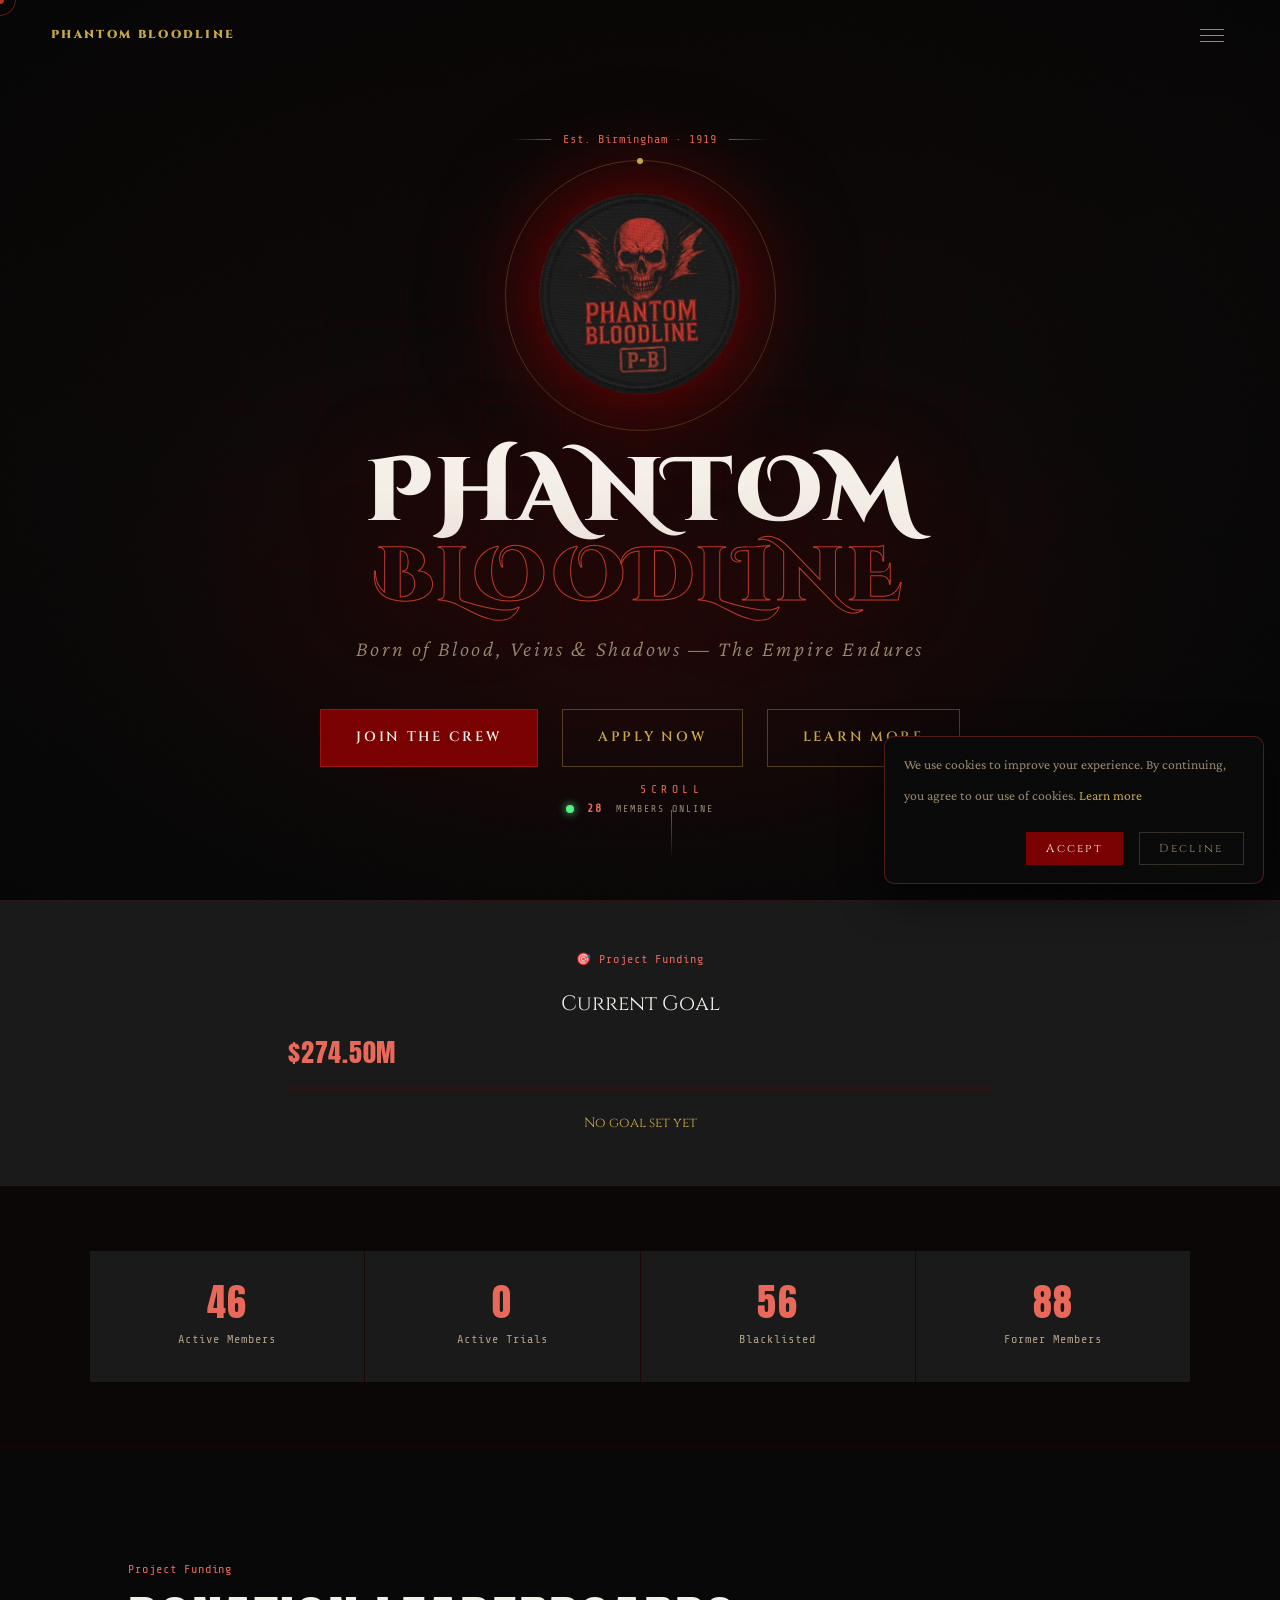
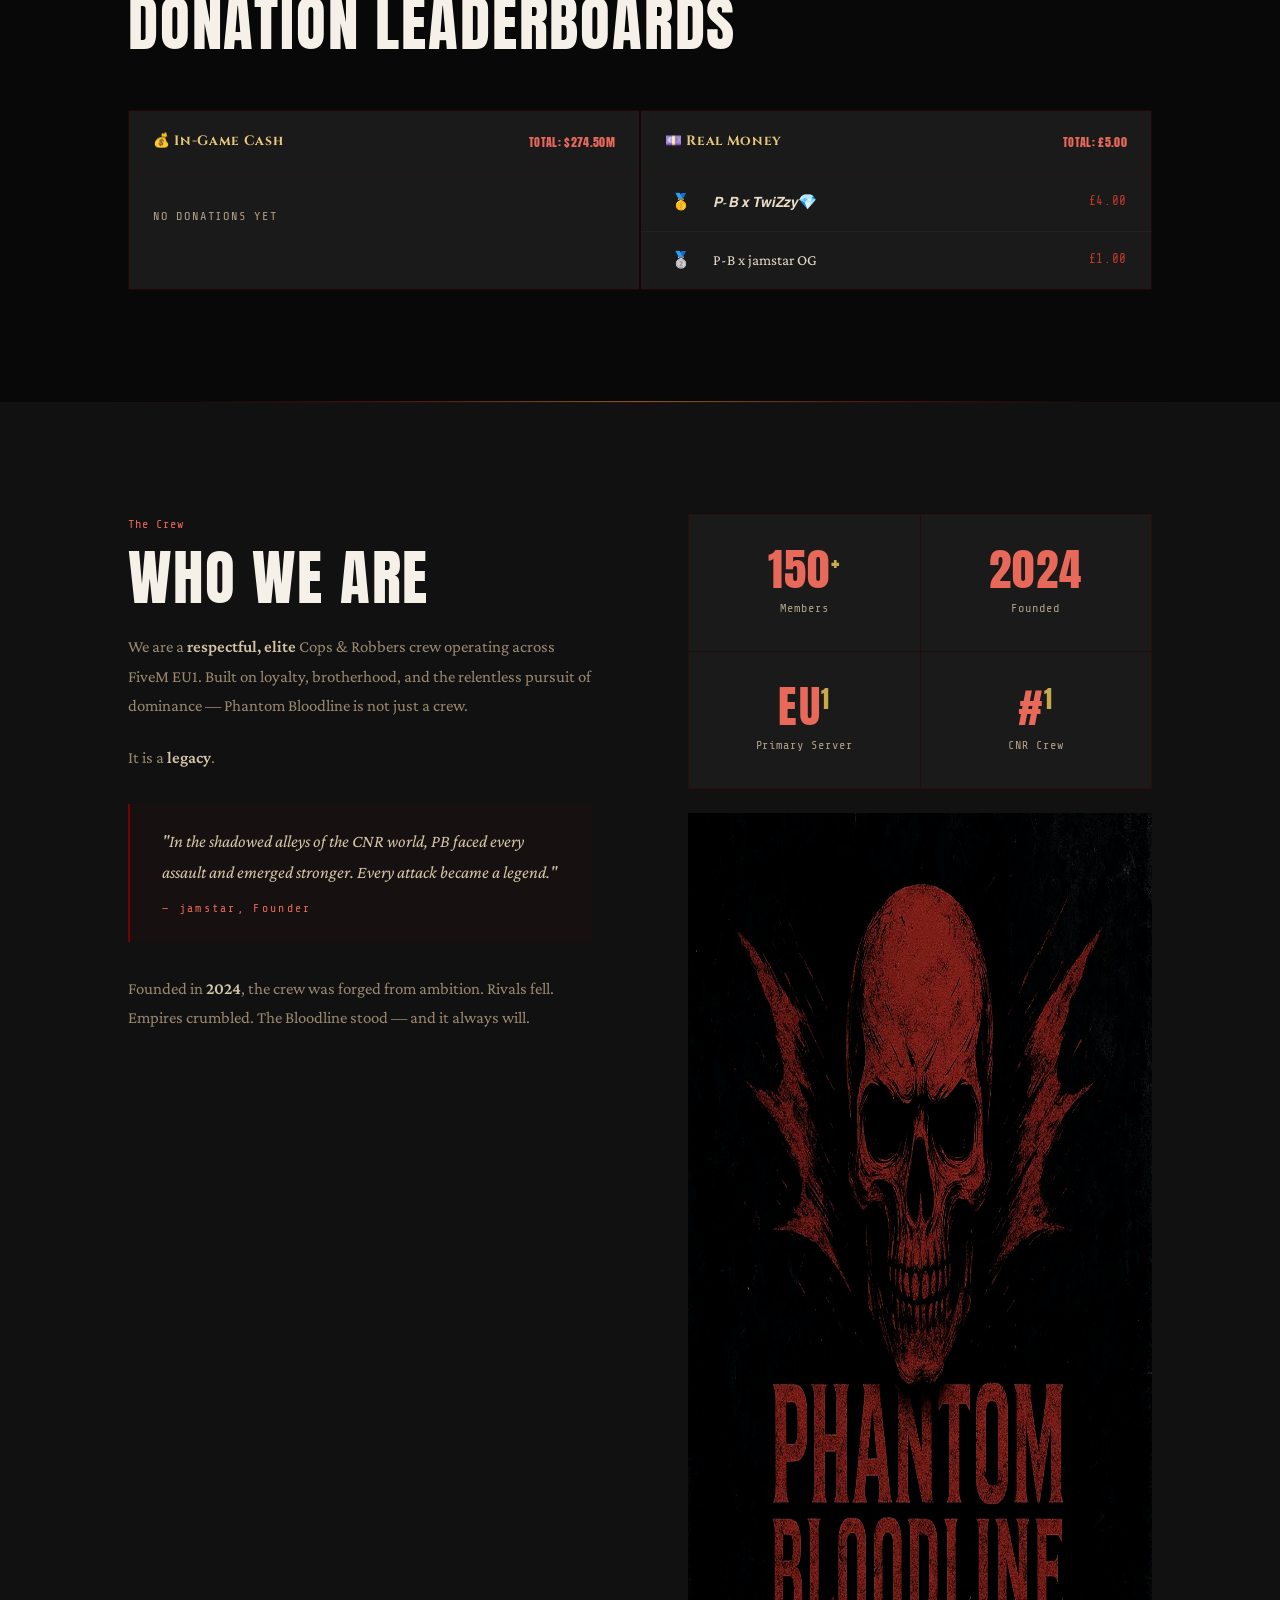
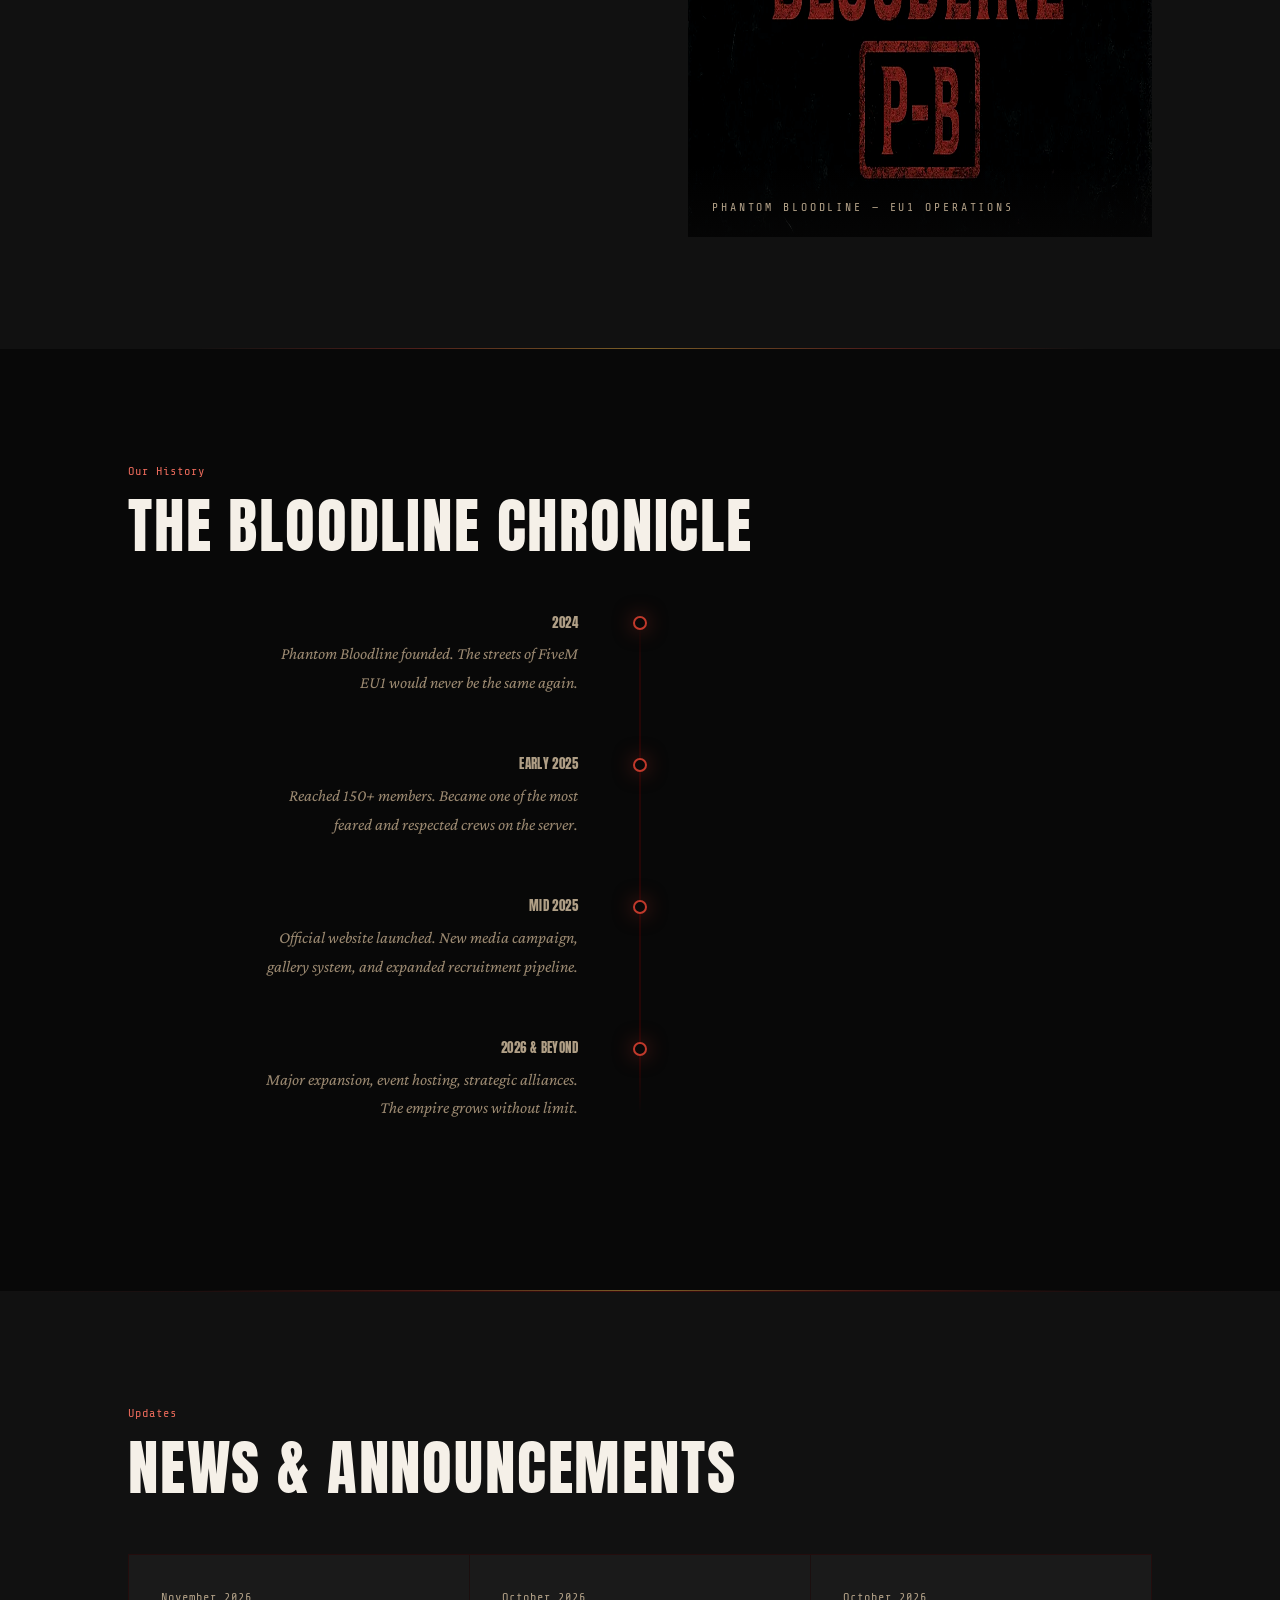
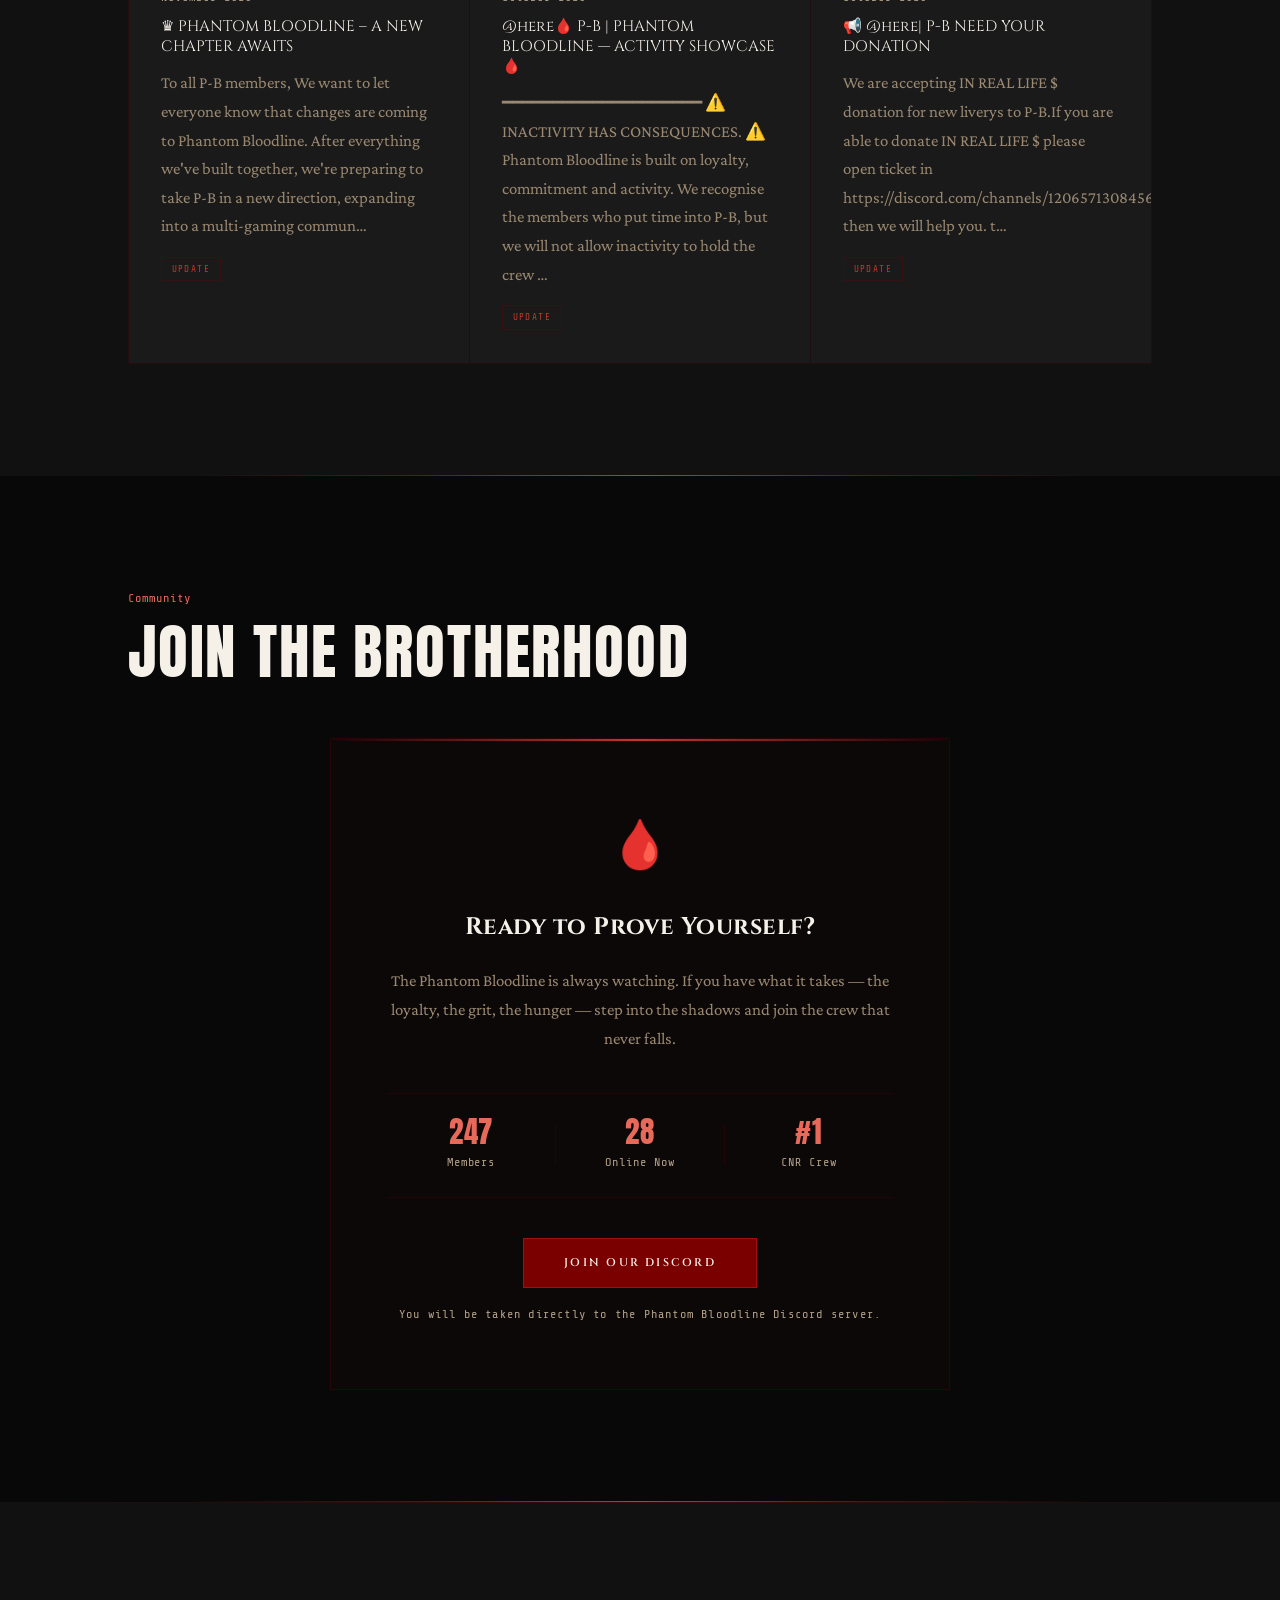
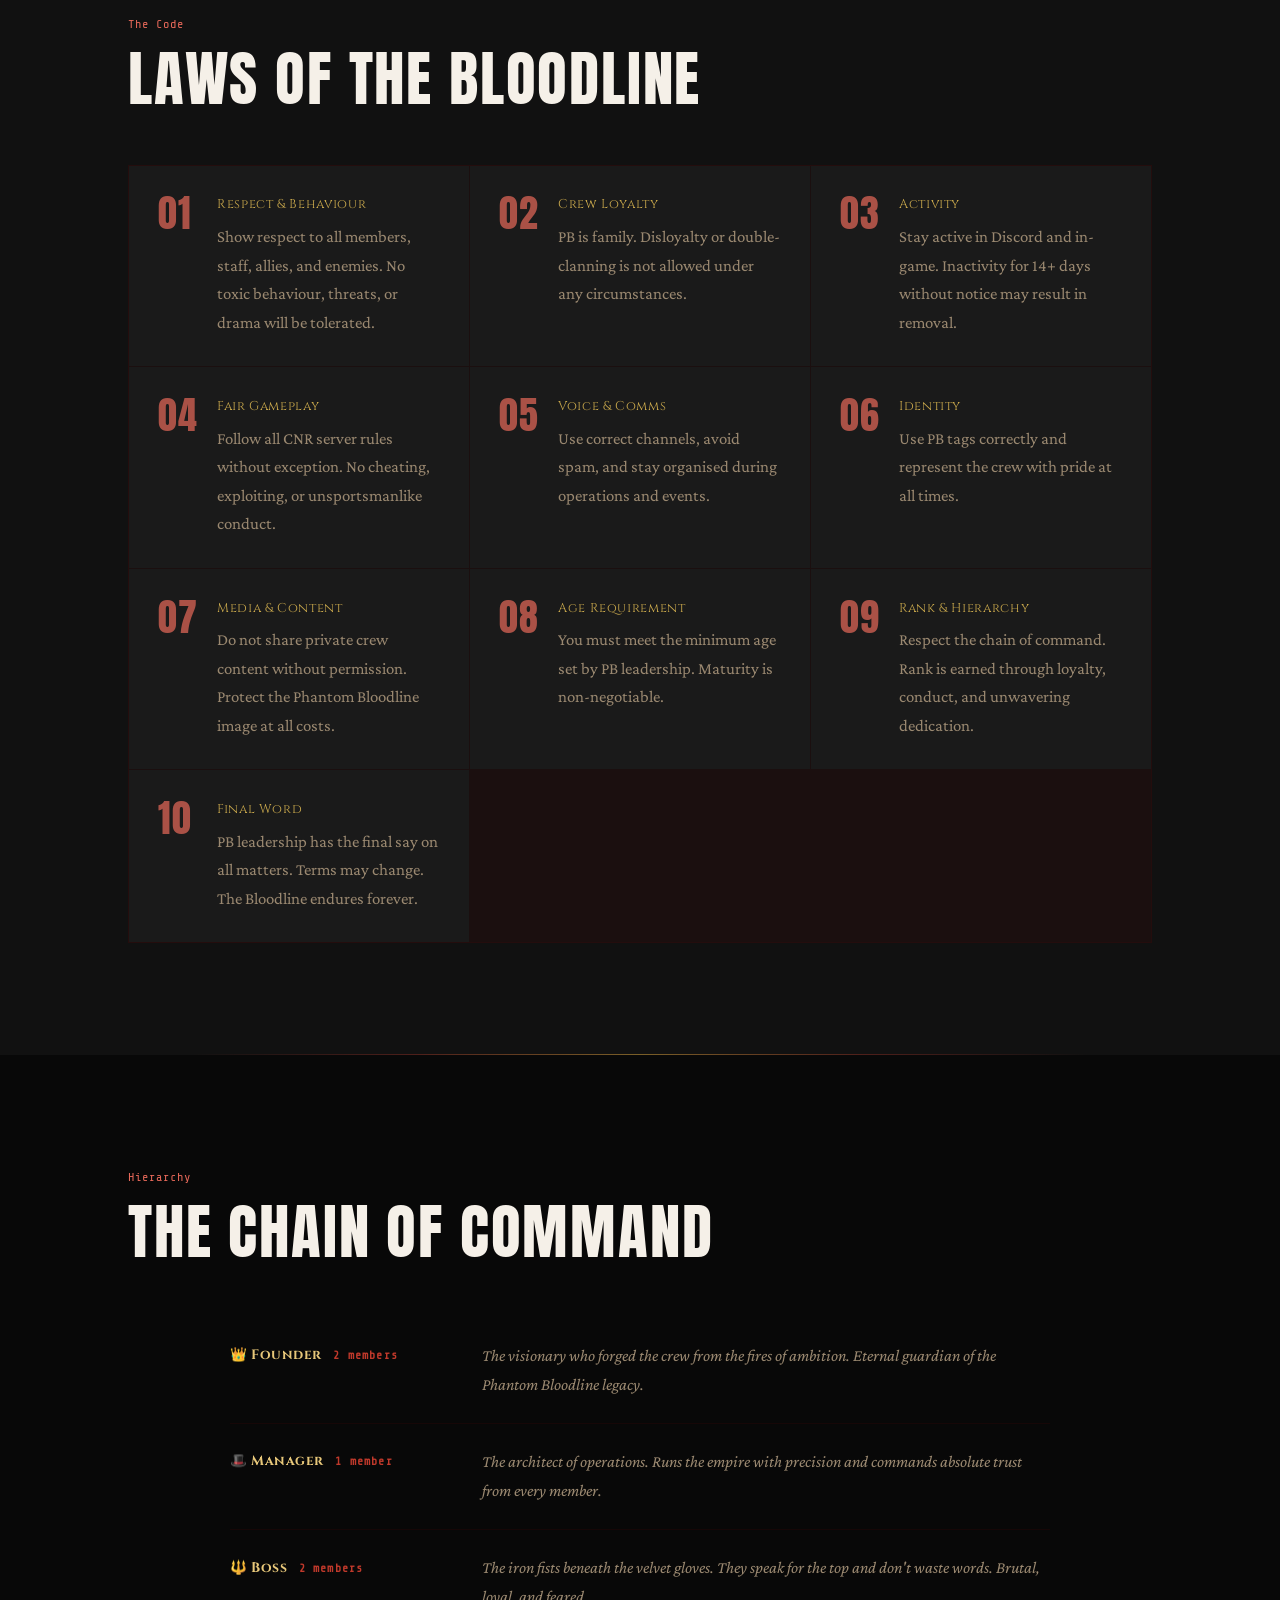
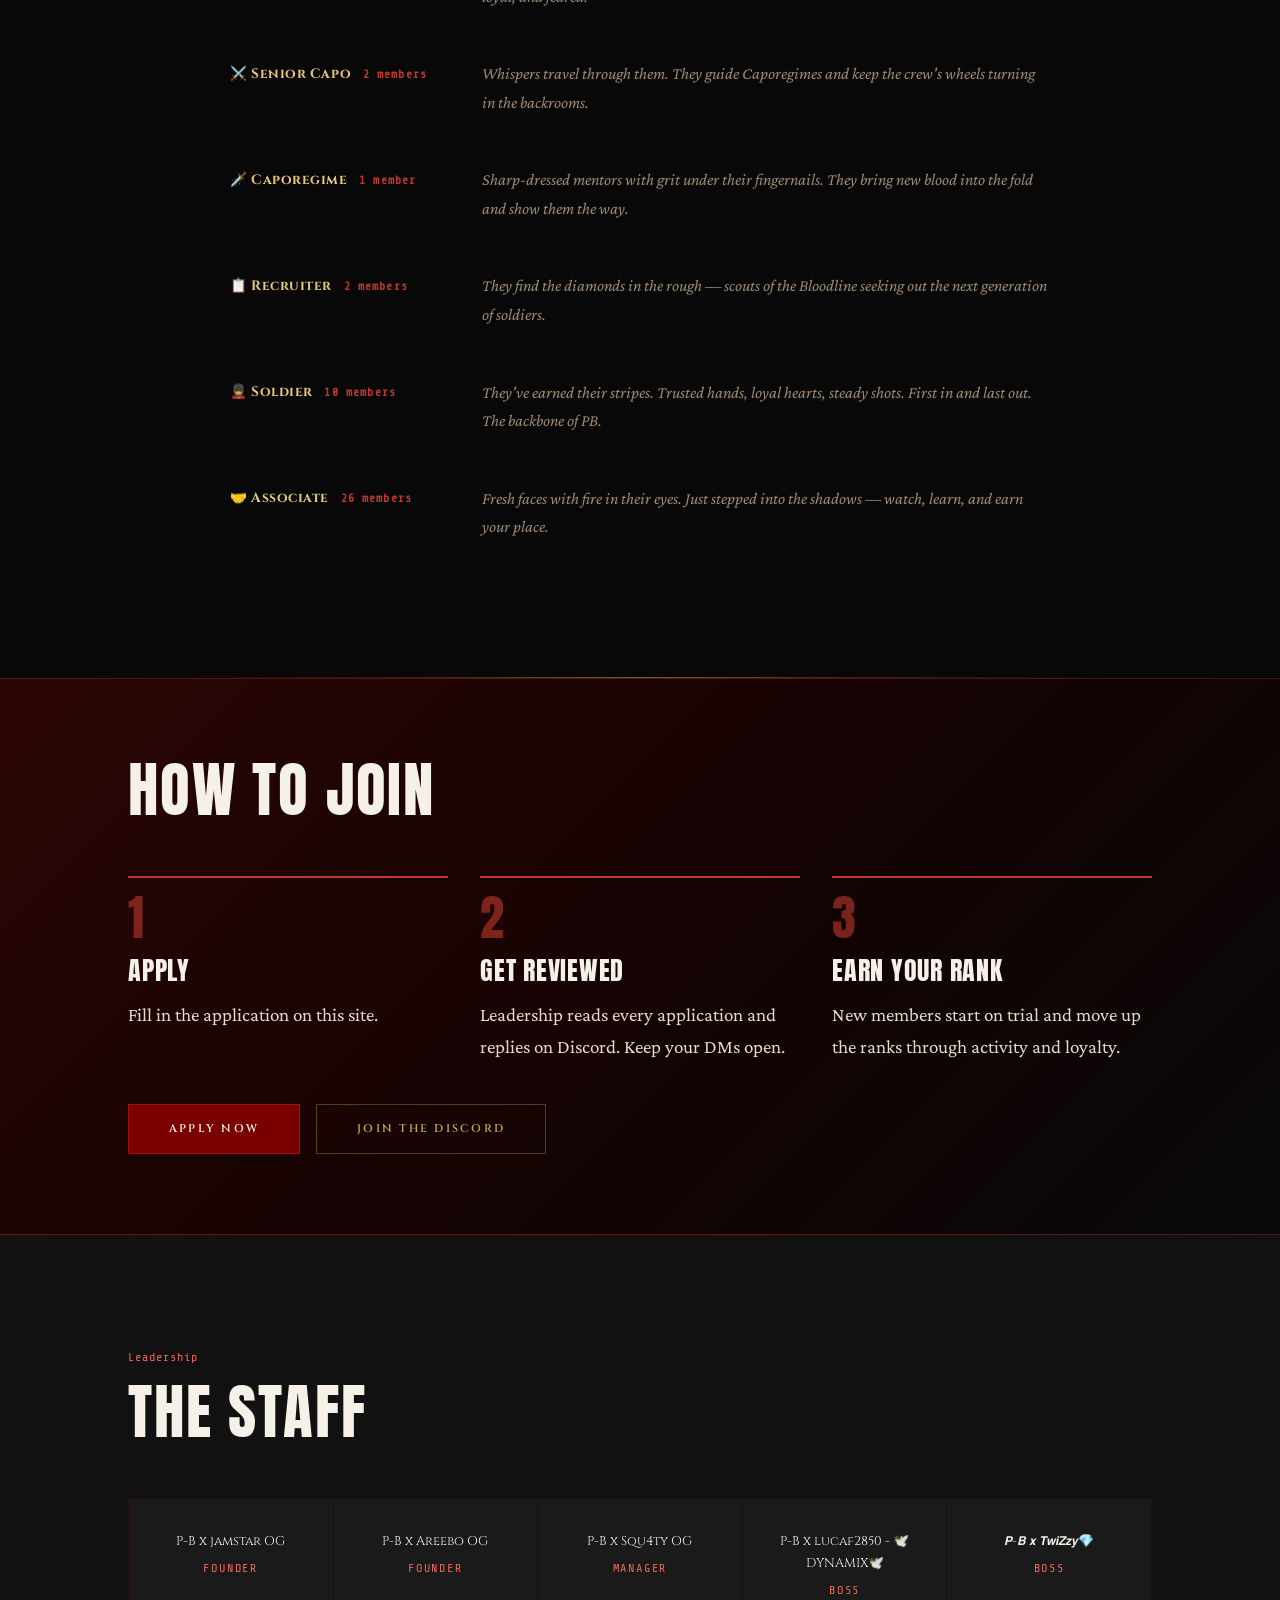
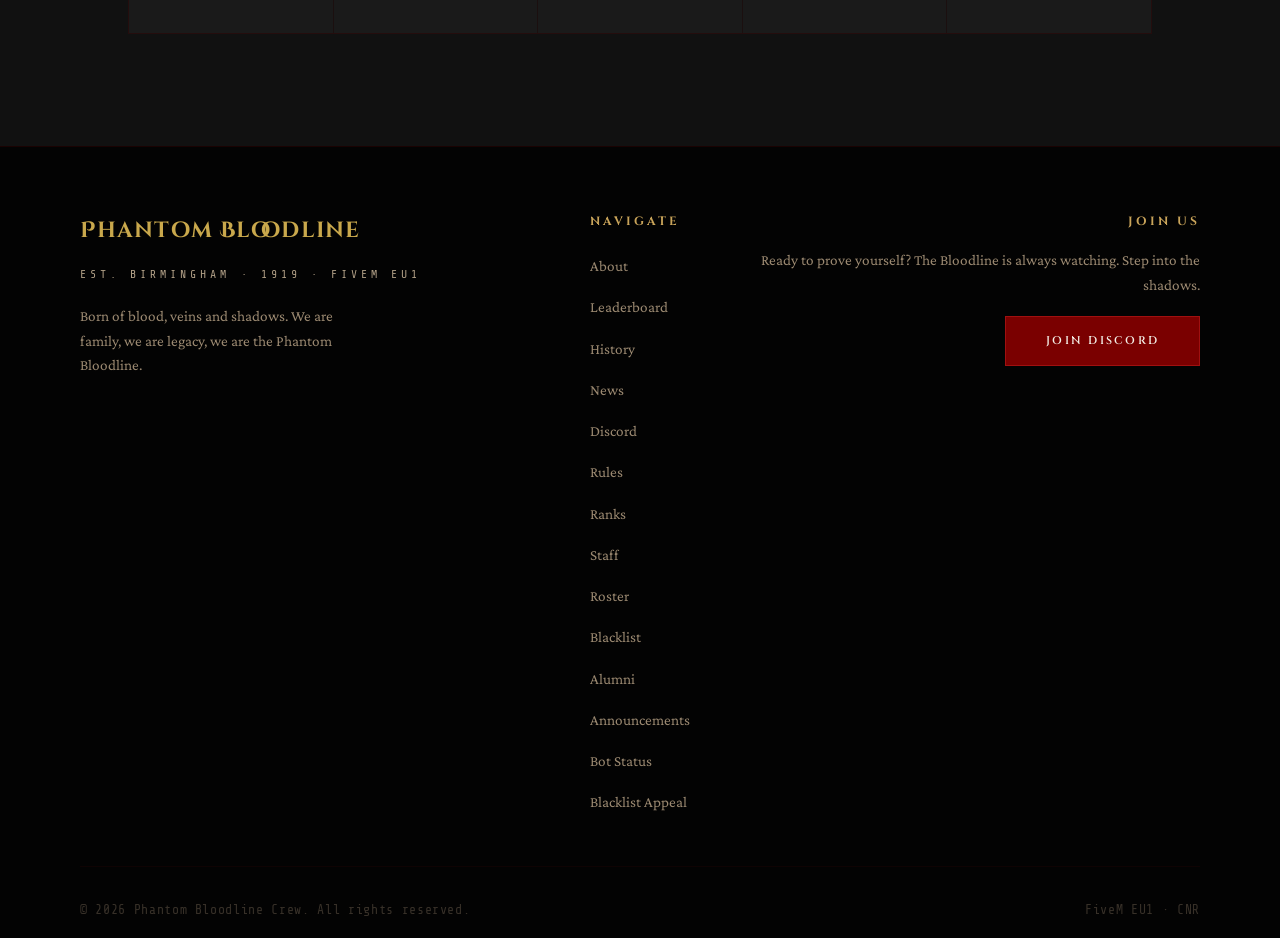
==== commit 29a6d1a0: "Add files via upload" ====
--- a/index.html
+++ b/index.html
@@ -414,7 +414,8 @@
 </style>
 <link rel="preconnect" href="https://fonts.gstatic.com" crossorigin>
 <link href="https://fonts.googleapis.com/css2?family=Anton&display=swap" rel="stylesheet">
-<link rel="stylesheet" href="upgrade.css">
+<script>try{if(sessionStorage.getItem("pb-seen"))document.documentElement.classList.add("no-loader");sessionStorage.setItem("pb-seen","1")}catch(e){}</script>
+<link rel="stylesheet" href="upgrade.css?v=3">
 </head>
 <body>
 <div id="scroll-progress"></div>
@@ -517,6 +518,7 @@
       <a href="apply.html" class="btn-secondary">Apply Now</a>
       <a href="#about" class="btn-secondary">Learn More</a>
     </div>
+    <div class="hero-status" id="hero-status" hidden aria-live="polite"></div>
     <div class="hero-live">
       <span class="live-dot"></span>
       <span id="hero-member-count">—</span> members online
@@ -798,14 +800,42 @@
 </footer>
 
 <script>
+// ── LIVE SERVER STATUS (hero) ───────────────────────────────
+// Reads data/server.json, written by the bot. Hidden if missing or stale, so the page never shows wrong numbers.
+(function () {
+  const box = document.getElementById('hero-status');
+  if (!box) return;
+  let servers = [];
+  const esc = t => String(t).replace(/[&<>"]/g, c => ({'&':'&amp;','<':'&lt;','>':'&gt;','"':'&quot;'}[c]));
+  const fmt = ms => {
+    const s = Math.max(0, Math.floor(ms / 1000)), h = Math.floor(s / 3600), m = Math.floor((s % 3600) / 60);
+    return h ? h + 'h ' + String(m).padStart(2, '0') + 'm' : m + 'm';
+  };
+  function render() {
+    const now = Date.now();
+    box.innerHTML = servers.map(sv => {
+      const cap = sv.max ? '/' + sv.max : '';
+      const rs = sv.online && sv.nextRestartAt && sv.nextRestartAt > now ? '<span class="hs-restart">restarts in ' + fmt(sv.nextRestartAt - now) + '</span>' : '';
+      return '<span class="hs-item' + (sv.online ? '' : ' off') + '"><i class="hs-dot"></i><b>' + esc(sv.label) + '</b>' +
+        (sv.online ? '<span>' + sv.players + cap + ' players</span>' + rs : '<span>offline</span>') + '</span>';
+    }).join('');
+  }
+  fetch('data/server.json?t=' + Date.now()).then(r => r.ok ? r.json() : Promise.reject()).then(d => {
+    const age = Date.now() - new Date(d.updatedAt).getTime();
+    if (!Array.isArray(d.servers) || !d.servers.length || !(age < 45 * 60 * 1000)) return;
+    servers = d.servers.filter(s => s.id === 'EU1').concat(d.servers.filter(s => s.id !== 'EU1')).slice(0, 3);
+    box.hidden = false; render(); setInterval(render, 30000);
+  }).catch(() => {});
+})();
+
 // ── LOADER ─────────────────────────────────────────────────────────────────
 // Loader always hides - nothing can block this
 const hideLoader = () => {
   const l = document.getElementById('loader');
   if (l) l.classList.add('hidden');
 };
-setTimeout(hideLoader, 2500);
-document.addEventListener('DOMContentLoaded', () => setTimeout(hideLoader, 800));
+setTimeout(hideLoader, 1800);
+document.addEventListener('DOMContentLoaded', () => setTimeout(hideLoader, 450));
 
 // ── PAGE TRANSITIONS ───────────────────────────────────────────────────────
 try {
@@ -931,6 +961,8 @@
     const total = data.totalRaised || (data.donations || []).reduce((s,d)=>s+Number(d.amount),0);
     const goal = data.goal || 0;
     const goalLabel = data.goalLabel || 'Current Goal';
+    // Nothing raised and no goal: hide the block rather than show an empty "$0" bar
+    if (!goal && !total) { const fb = document.getElementById('funding'); if (fb) fb.style.display = 'none'; return; }
 
     document.getElementById('funding-goal-label').textContent = goalLabel;
     document.getElementById('funding-raised').textContent = formatAmount(total);
@@ -1175,5 +1207,6 @@
 }
 loadStats();
 </script>
+<a class="mobile-apply" href="apply.html">Apply to join</a>
 </body>
 </html>
--- a/upgrade.css
+++ b/upgrade.css
@@ -63,3 +63,145 @@
 .join-steps h3 { font-family: var(--display); font-weight: 400; font-size: 1.6rem; letter-spacing: 0.03em; text-transform: uppercase; color: var(--white); margin: 0.4rem 0; }
 .join-steps p { color: var(--bone); line-height: 1.7; max-width: 32ch; }
 .join-cta { display: flex; flex-wrap: wrap; gap: 1rem; }
+
+/* ═════════════ v2: readability, touch, overflow, mobile polish ═════════════ */
+:root { --red-text: #e8695a; --muted-text: #b09f86; }
+
+/* No sideways wobble: off-screen reveal animations used to widen the page by a few px on phones */
+html, body { overflow-x: clip; }
+img, video, canvas, svg { max-width: 100%; }
+
+/* Red and grey text that sat below the 4.5:1 contrast minimum on the dark background */
+.eyebrow, .apply-eyebrow, .hero-badge, .card-label, .staff-rank, .funding-label, .req-star,
+.stats-bar-num, .stat-num, .stat-number, .big-num, .join-stat-num, .funding-raised, cite, .lb-total {
+  color: var(--red-text);
+}
+.rank-chevron, .lb-empty, .progress-step, .join-note, .field-hint, .updated-bar, .brand-est,
+.stat-label, .stats-bar-lbl, .join-stat-label, .count-bar, .loading-text {
+  color: var(--muted-text);
+}
+h4 { color: #b8924a; }
+.rule-num { color: rgba(232,105,90,0.7); }
+::placeholder { color: #8f8068; opacity: 1; }
+.news-date, .tl-year { color: var(--muted-text); }
+
+/* Small text floor */
+.card-label, .staff-rank, .progress-step, .join-note, .updated-bar, .brand-est, .rank-chevron, .lb-empty { font-size: max(0.75rem, 11px); }
+
+/* Touch: every tappable thing at least 44px on phones and tablets */
+@media (hover: none), (pointer: coarse), (max-width: 900px) {
+  .nav-hamburger { min-width: 44px; min-height: 44px; display: inline-flex; align-items: center; justify-content: center; }
+  .nav-brand, .nav-back { display: inline-flex; align-items: center; min-height: 44px; }
+  .cookie-btn, .collapse-btn, .faq-q, summary, select, input[type=submit], input[type=button] { min-height: 44px; }
+  .cookie-btn { padding-inline: 1.1rem; }
+  footer a, .footer-links a, .mobile-menu a, .nav-mobile a { display: inline-flex; align-items: center; min-height: 44px; padding-block: 0.35rem; }
+  input, textarea, select { font-size: 16px; } /* stops iOS zooming into fields */
+}
+
+/* Phones */
+@media (max-width: 600px) {
+  .section { padding: 3.5rem 0; }
+  .container, .section-inner, .wrap { padding-left: 1.25rem; padding-right: 1.25rem; }
+  .hero-title { font-size: clamp(3rem, 15vw, 5rem); }
+  .page-hero { padding-left: 1.25rem; padding-right: 1.25rem; }
+  .page-hero::after { left: 1.25rem; }
+  .stats-grid, .stat-grid { grid-template-columns: 1fr 1fr; }
+  .stat-cell { padding: 1.4rem 1rem; }
+  .join-cta, .hero-btns, .hero-cta { flex-direction: column; align-items: stretch; }
+  .join-cta > *, .hero-btns > *, .hero-cta > * { text-align: center; justify-content: center; }
+  .news-card, .rule-item, .rank-row { word-break: break-word; }
+  table { display: block; overflow-x: auto; -webkit-overflow-scrolling: touch; }
+}
+
+/* Big screens: keep line length and content width comfortable */
+@media (min-width: 1600px) {
+  html { font-size: 17px; }
+}
+.news-body, .rule-desc, .faq-a, .faq-answer { max-width: 70ch; }
+
+/* Notched phones */
+@supports (padding: max(0px)) {
+  nav, .nav { padding-left: max(1rem, env(safe-area-inset-left)); padding-right: max(1rem, env(safe-area-inset-right)); }
+  footer { padding-bottom: max(1rem, env(safe-area-inset-bottom)); }
+}
+
+/* Text that was still under ~11px on phones */
+.cookie-btn, #hero-member-count, .hero-scroll span, .lb-total, cite, .nav-back, .apply-eyebrow,
+.form-group label, .char-count, .stat-lbl, .rank-count, .collapse-btn, .brand-est {
+  font-size: max(0.72rem, 11.5px) !important;
+}
+.req-star, .hero-live span, #hero-member-count, .hero-scroll span { color: var(--red-text) !important; }
+.brand-est { color: var(--muted-text) !important; }
+.faq-a a, .faq-answer a { display: inline-block; padding-block: 0.6rem; }
+footer h4, .footer-nav h4, .footer-join h4 { color: #c9a45a !important; font-size: max(0.75rem, 11.5px) !important; }
+cite { color: var(--red-text) !important; }
+.rank-title span, .about-img-caption { font-size: max(0.72rem, 11.5px) !important; color: var(--muted-text); }
+.cookie-text a { display: inline-block; padding-block: 0.7rem; }
+
+/* Apply page: four requirement cards fill the row on desktop and sit 2x2 on phones (were a 3+1 gap / a tall stack) */
+.req-grid { grid-template-columns: repeat(4, 1fr); }
+@media (max-width: 760px) { .req-grid { grid-template-columns: 1fr 1fr; } .req-item { padding: 1.2rem 0.8rem; } }
+
+/* ═════════════ v3: bigger hero, live status, corner cookie card, loader once, sticky apply ═════════════ */
+
+/* Loader only on a visitor's first page view of a session */
+.no-loader #loader { display: none !important; }
+
+/* Hero: the crest is the star */
+#hero { min-height: 100svh; padding-top: 5.5rem; padding-bottom: 3rem; }
+.hero-logo-wrap { width: clamp(150px, 27vmin, 320px); height: clamp(150px, 27vmin, 320px); margin-bottom: 2rem; }
+.hero-logo-wrap::before {
+  content: ''; position: absolute; inset: -30%; z-index: -1; border-radius: 50%;
+  background: radial-gradient(circle, rgba(192,57,43,0.42) 0%, rgba(122,0,0,0.18) 38%, transparent 68%);
+  animation: hero-glow 5s ease-in-out infinite;
+}
+@keyframes hero-glow { 0%,100% { opacity: 0.75; transform: scale(1); } 50% { opacity: 1; transform: scale(1.08); } }
+.hero-tagline { font-size: clamp(1rem, 2vw, 1.35rem); }
+.hero-actions .btn-primary, .hero-actions .btn-secondary { padding: 1rem 2.2rem; font-size: 0.85rem; }
+
+/* Live server chips under the buttons */
+.hero-status { display: flex; flex-wrap: wrap; justify-content: center; gap: 0.6rem; margin: 1.6rem auto 0; max-width: 760px; }
+.hero-status[hidden] { display: none; }
+.hs-item {
+  display: inline-flex; align-items: center; gap: 0.55rem; padding: 0.55rem 0.95rem; font-size: 0.8rem;
+  background: rgba(10,10,10,0.7); border: 1px solid rgba(192,57,43,0.35); border-radius: 999px;
+  color: var(--pale, #b09f86); backdrop-filter: blur(6px); letter-spacing: 0.03em;
+}
+.hs-item b { color: var(--white, #fff); font-weight: 600; letter-spacing: 0.08em; }
+.hs-item.off { opacity: 0.6; }
+.hs-dot { width: 8px; height: 8px; border-radius: 50%; background: #57F287; box-shadow: 0 0 8px #57F287; flex: none; }
+.hs-item.off .hs-dot { background: #e74c3c; box-shadow: 0 0 8px #e74c3c; }
+.hs-restart { color: var(--red-text); }
+@media (max-width: 600px) { .hs-item { font-size: 0.72rem; padding: 0.45rem 0.7rem; gap: 0.4rem; flex-wrap: wrap; justify-content: center; } .hero-status { margin-top: 1.2rem; } }
+
+/* Cookie notice: a small corner card, not a full-width bar over the page */
+#cookie-banner {
+  left: auto !important; right: 1rem; bottom: 1rem; width: min(380px, calc(100% - 2rem));
+  flex-direction: column; align-items: stretch; gap: 0.9rem; padding: 1.1rem 1.2rem;
+  border: 1px solid rgba(192,57,43,0.4); border-radius: 10px; box-shadow: 0 12px 40px rgba(0,0,0,0.6);
+}
+#cookie-banner .cookie-btns { justify-content: flex-end; }
+#cookie-banner .cookie-text { font-size: 0.85rem; max-width: none; line-height: 1.5; }
+@media (max-width: 600px) { #cookie-banner { left: 0.75rem !important; right: 0.75rem; bottom: 4.6rem; width: auto; } }
+
+/* Sticky "Apply to join" on phones */
+.mobile-apply { display: none; }
+@media (max-width: 760px) {
+  .mobile-apply {
+    display: flex; align-items: center; justify-content: center; position: fixed; z-index: 900;
+    left: 0.75rem; right: 0.75rem; bottom: max(0.75rem, env(safe-area-inset-bottom)); min-height: 50px;
+    background: linear-gradient(135deg, var(--blood-bright, #c0392b), var(--blood, #7a0000)); color: #fff;
+    font-family: var(--display); font-size: 1.1rem; letter-spacing: 0.1em; text-transform: uppercase; text-decoration: none;
+    border-radius: 10px; box-shadow: 0 8px 28px rgba(0,0,0,0.6), 0 0 22px rgba(192,57,43,0.35);
+  }
+  body { padding-bottom: 76px; }
+}
+@media (max-width: 600px) { .hero-badge { display: none; } #hero { padding-top: 6.5rem; } }
+
+/* Roster: cards never overflow; one column on phones; a bit more presence */
+.members-grid { grid-template-columns: repeat(auto-fill, minmax(min(100%, 240px), 1fr)) !important; }
+.member-card { min-width: 0; border-left: 2px solid transparent; transition: background 0.2s, border-color 0.2s, transform 0.2s; }
+.member-card:hover { border-left-color: var(--blood-bright); background: rgba(122,0,0,0.14); }
+.member-avatar { width: 42px; height: 42px; }
+.member-name { font-size: 0.95rem; }
+@media (max-width: 600px) { .members-grid { grid-template-columns: 1fr !important; } }
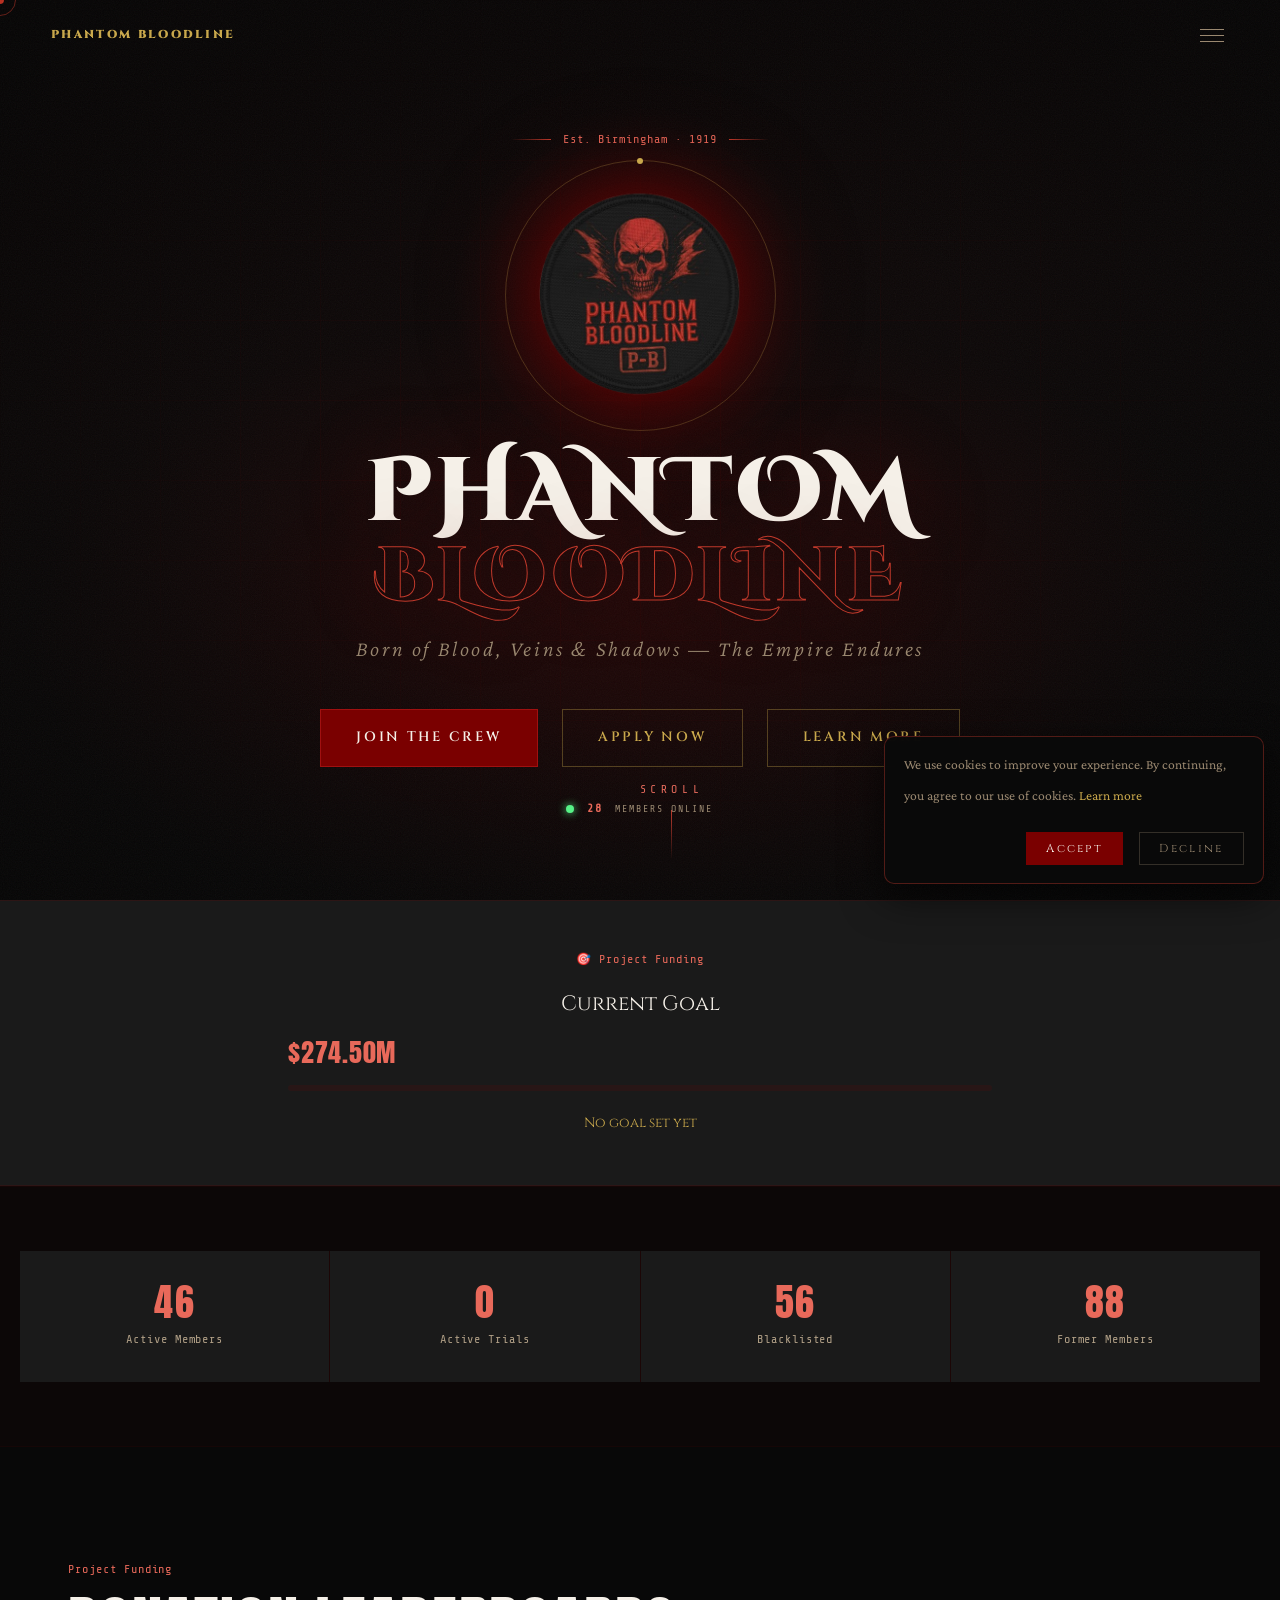
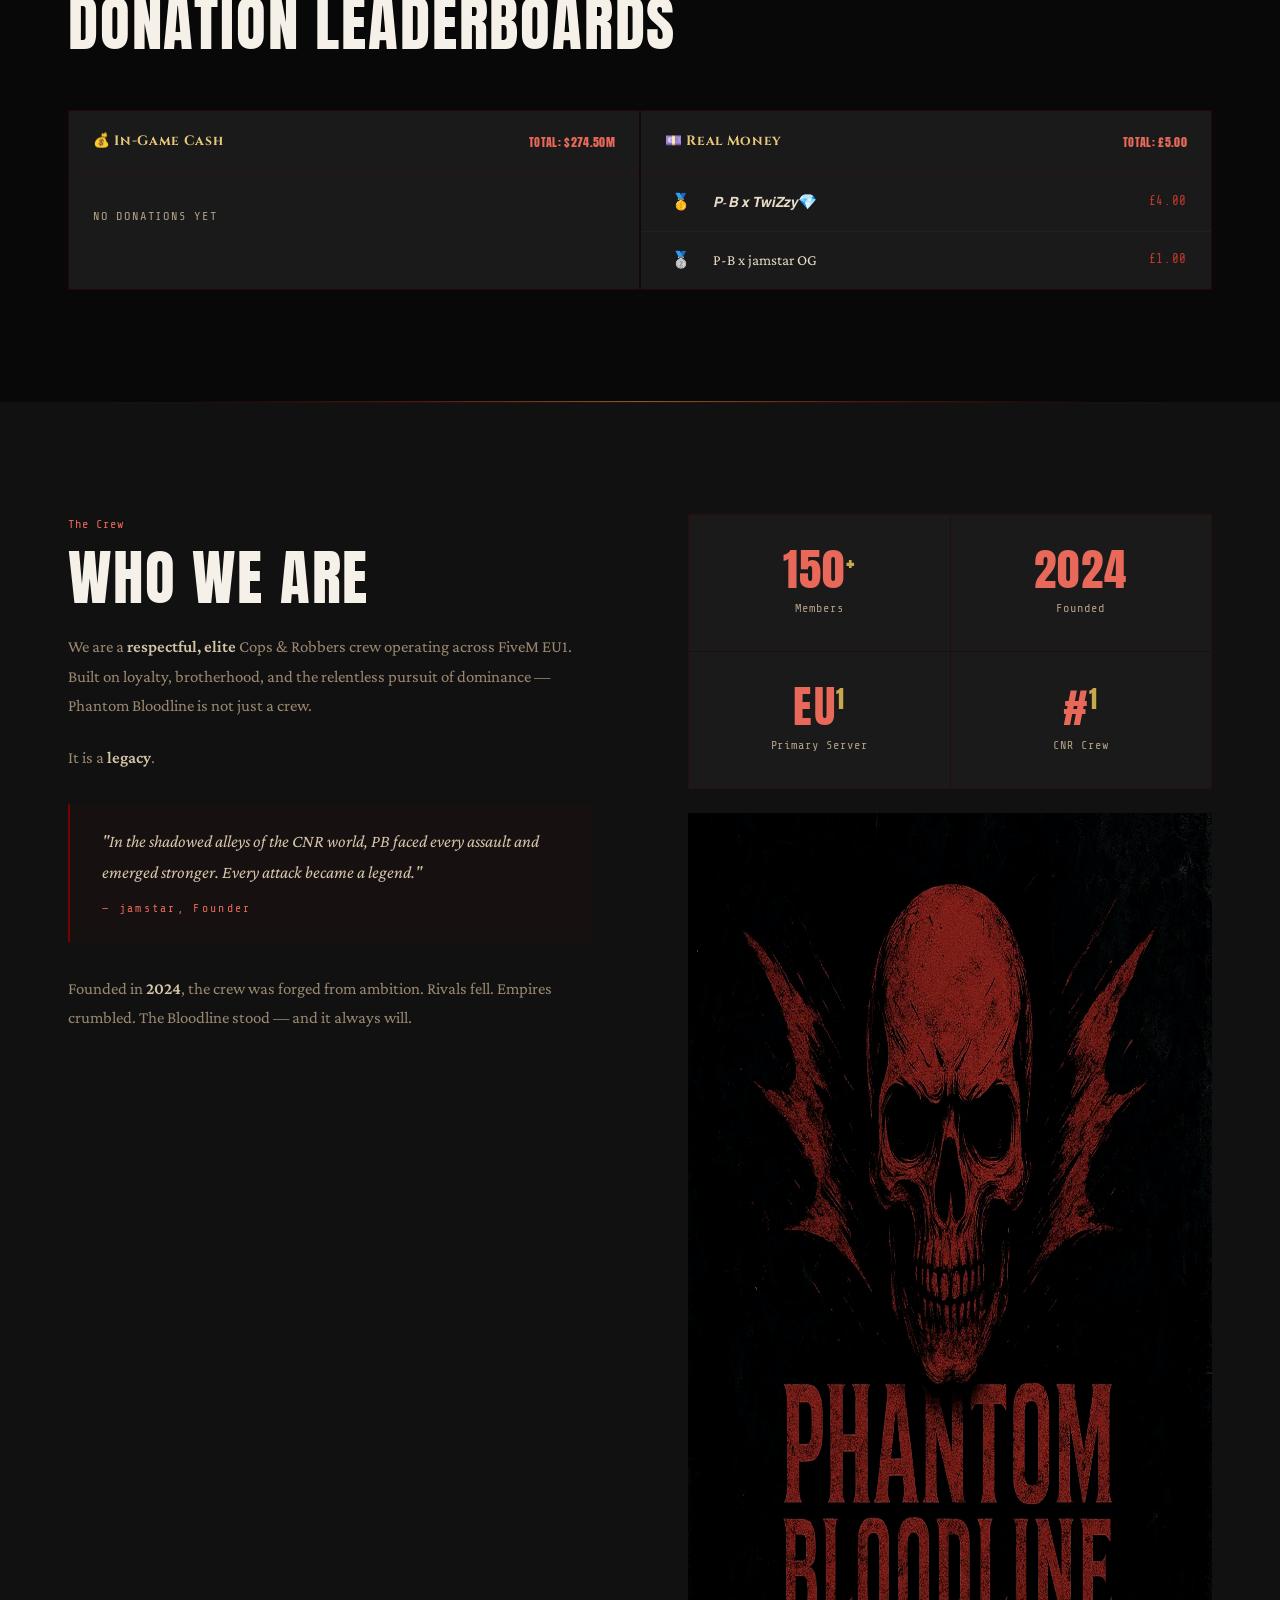
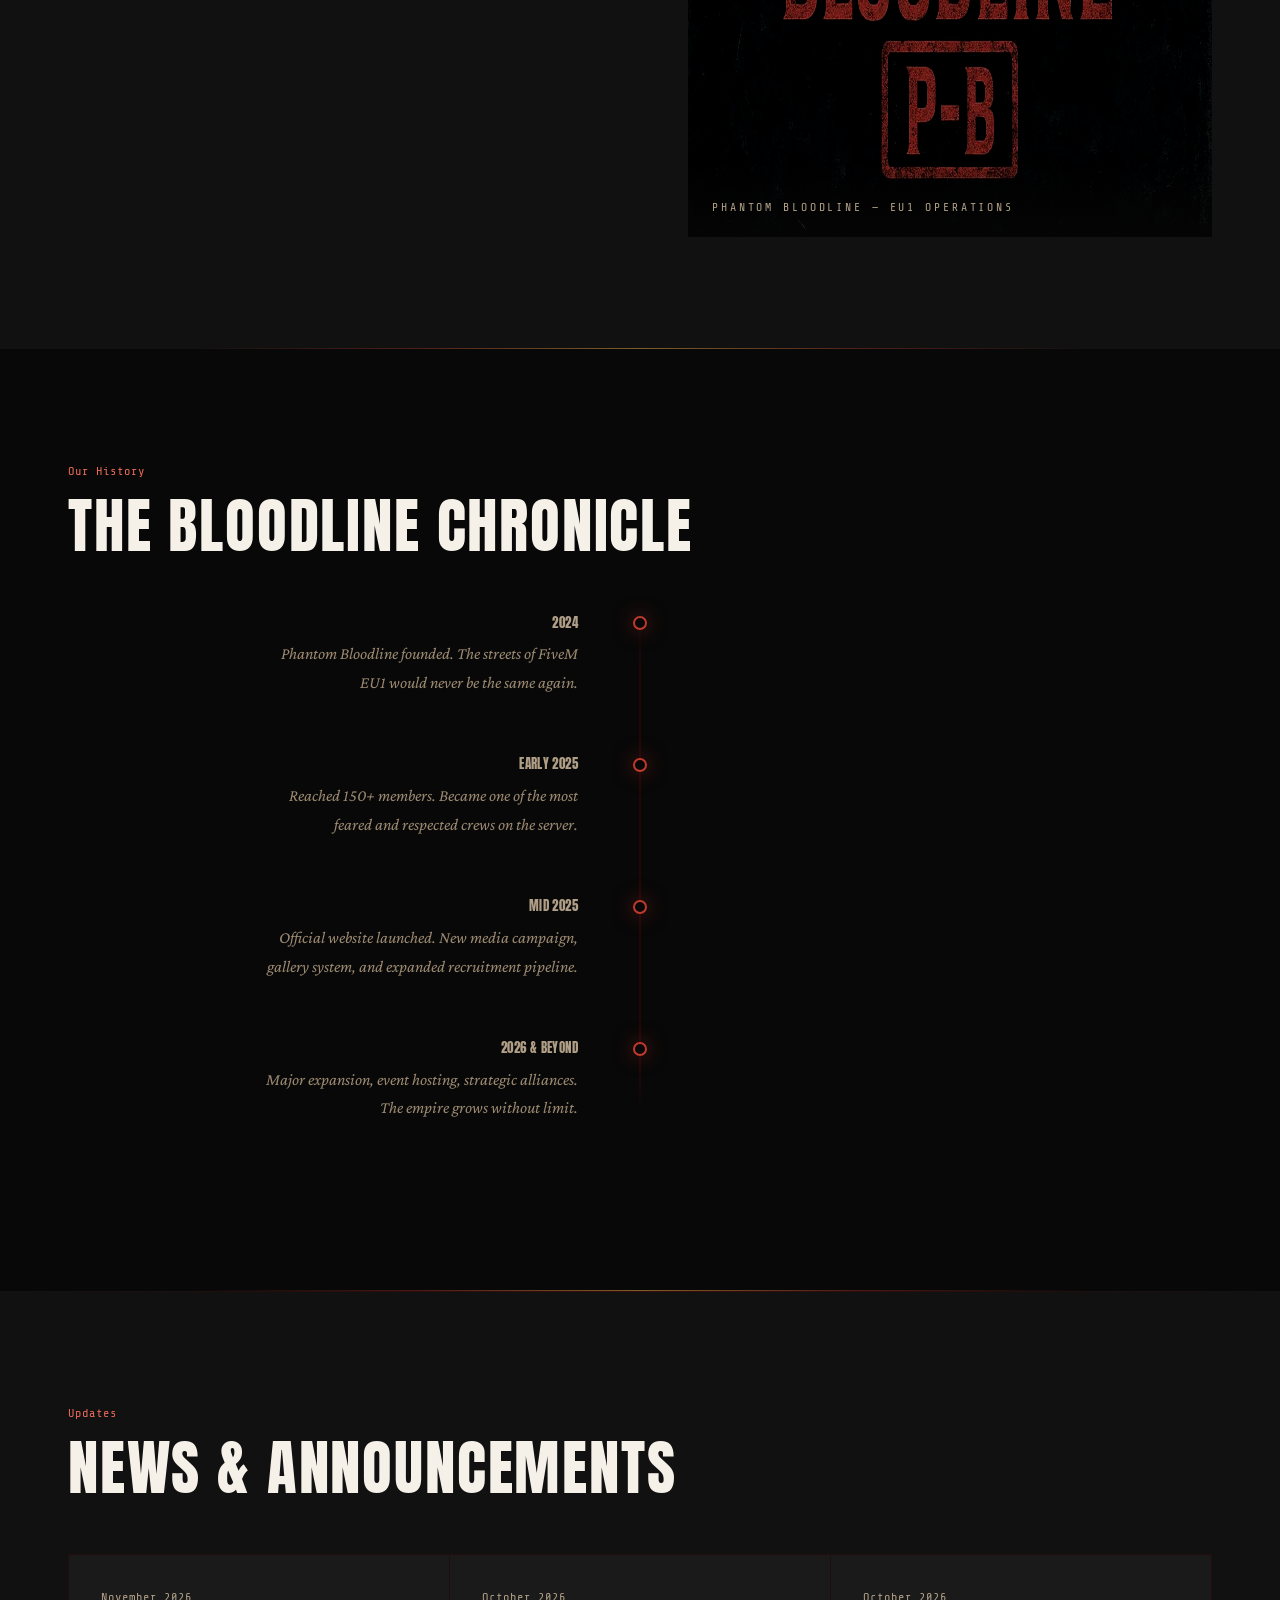
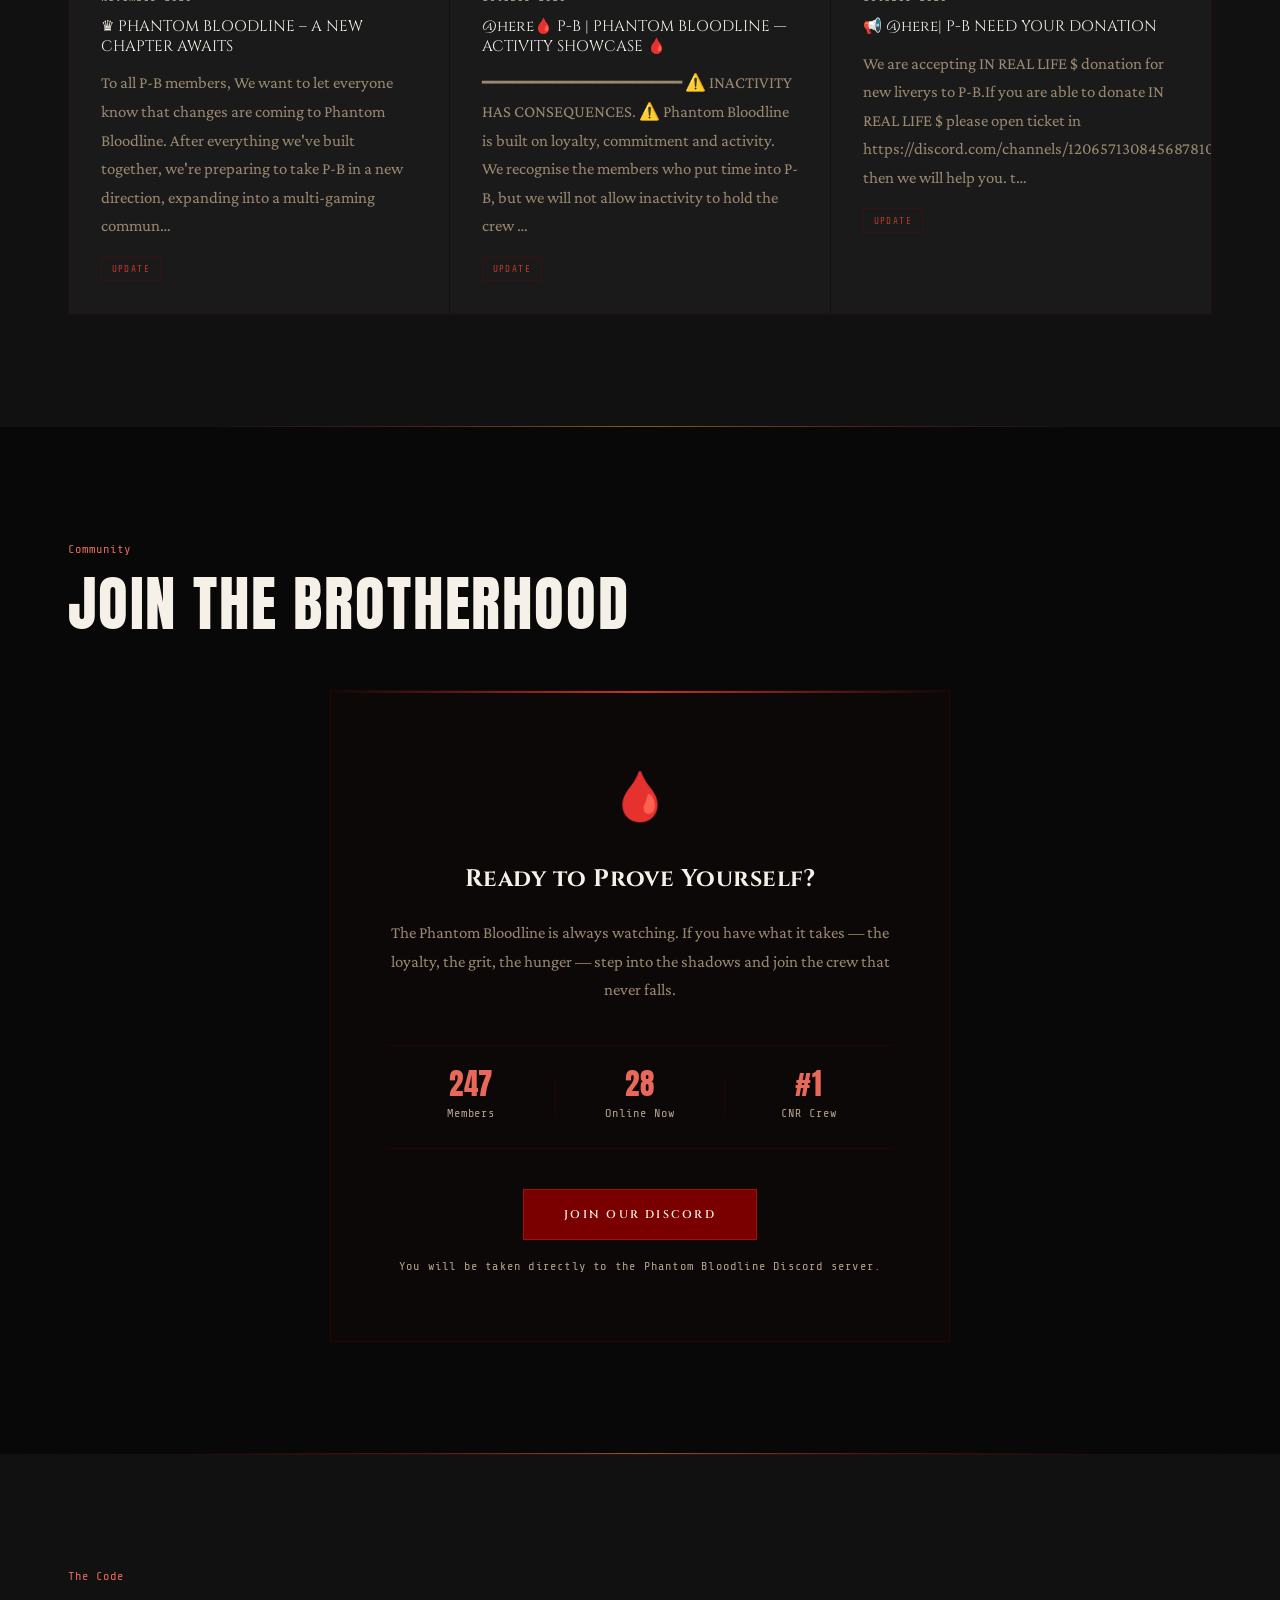
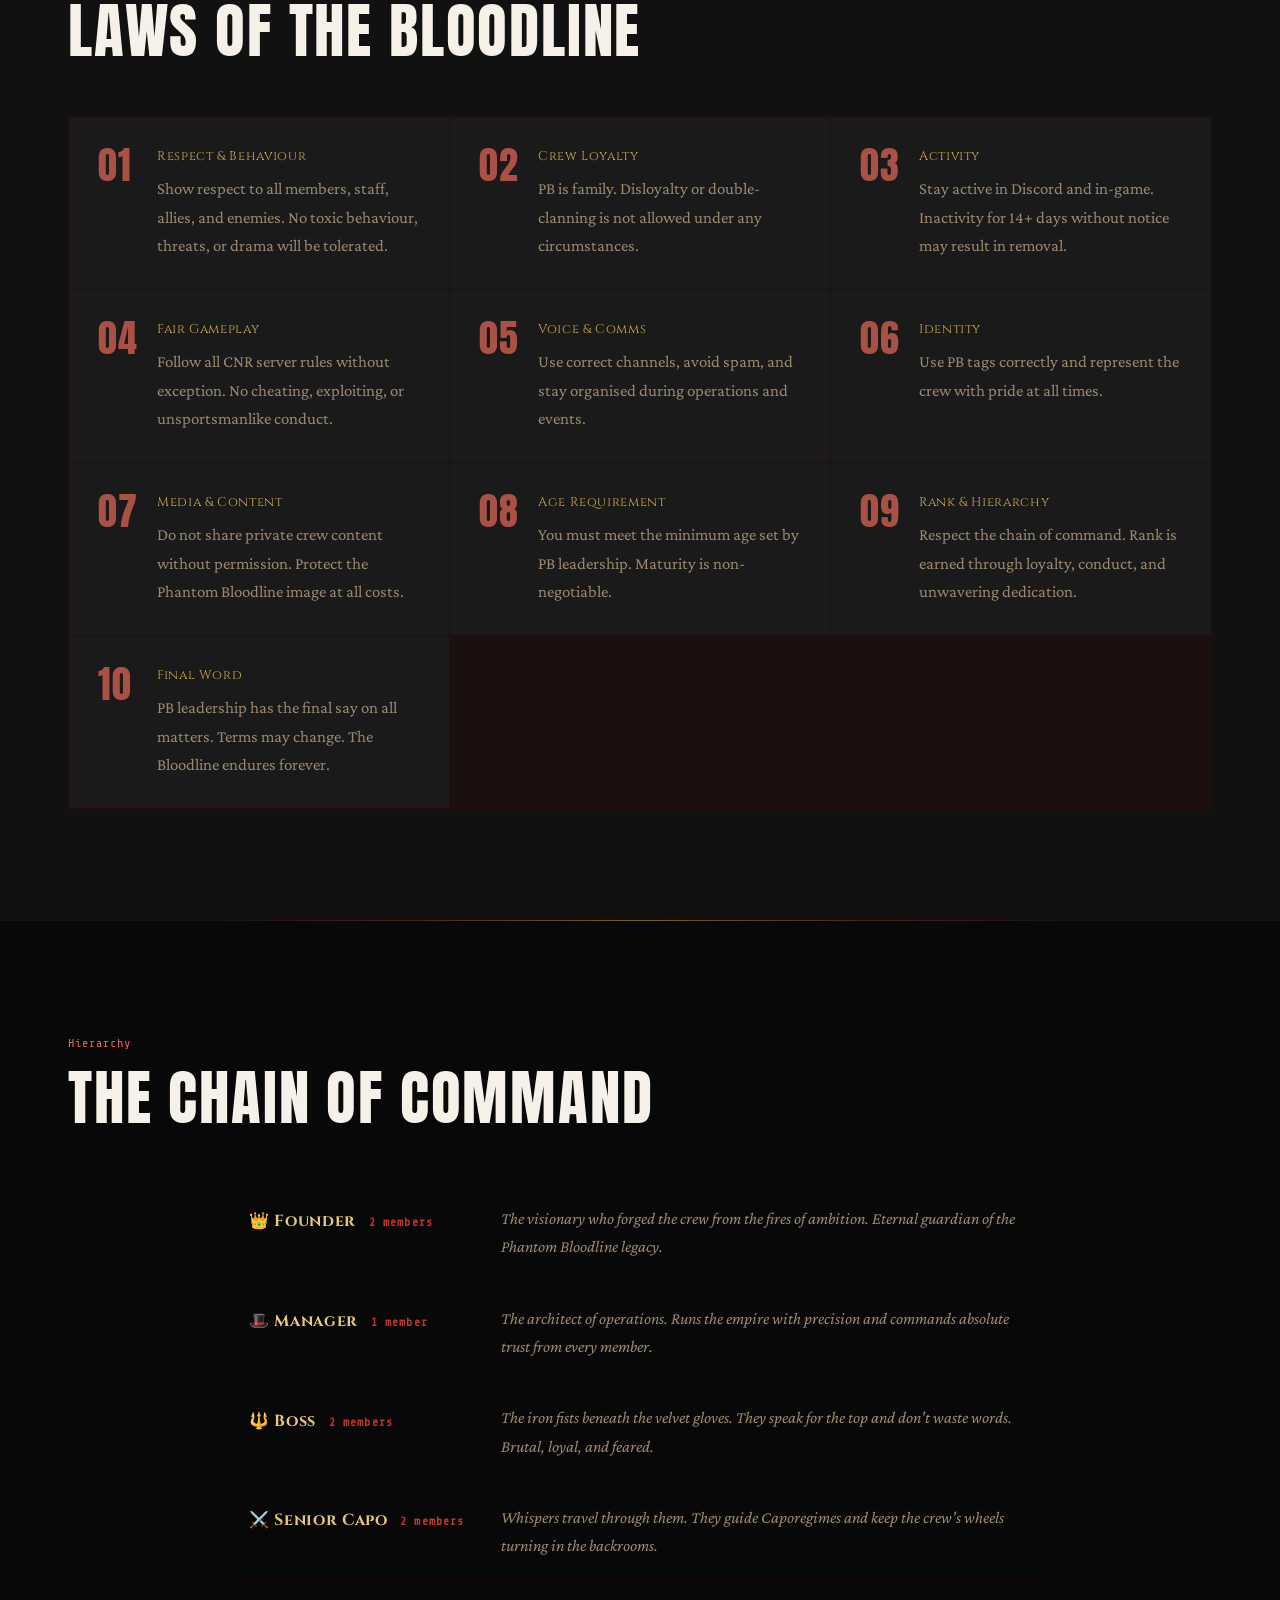
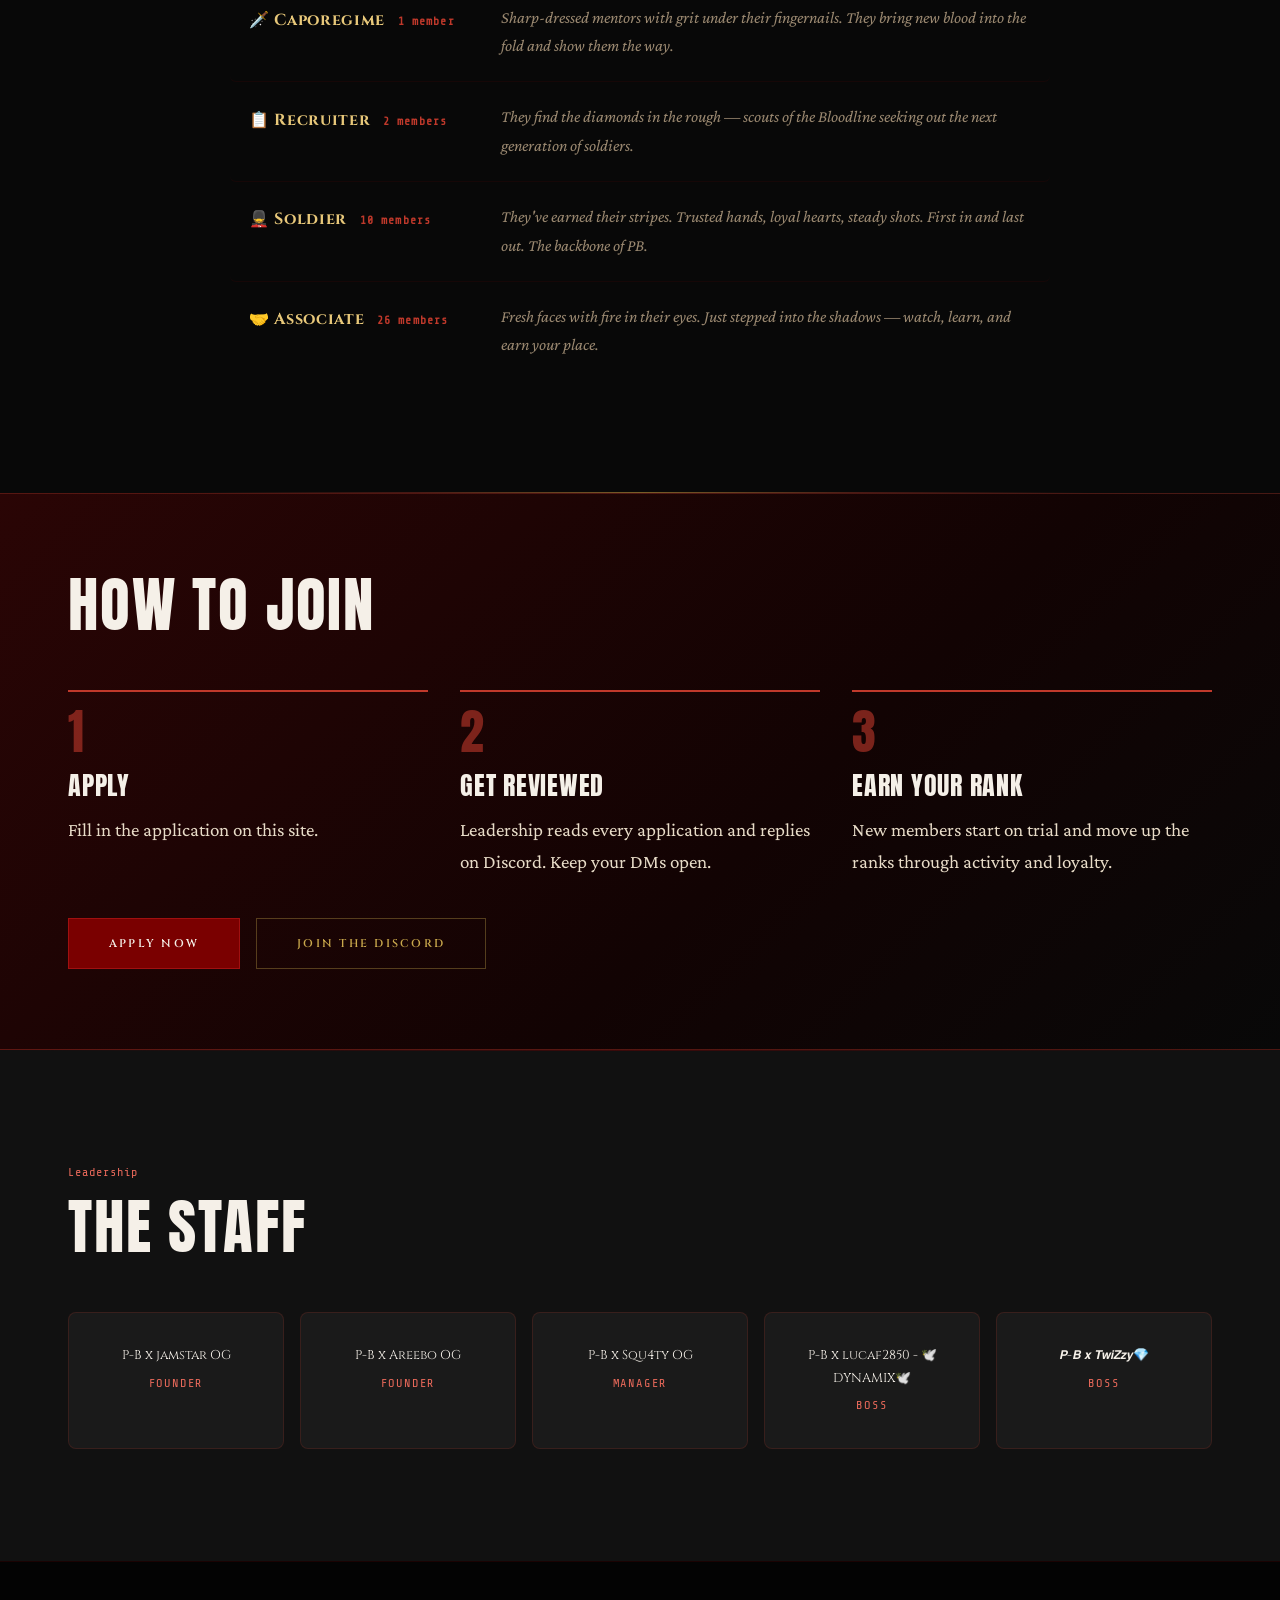
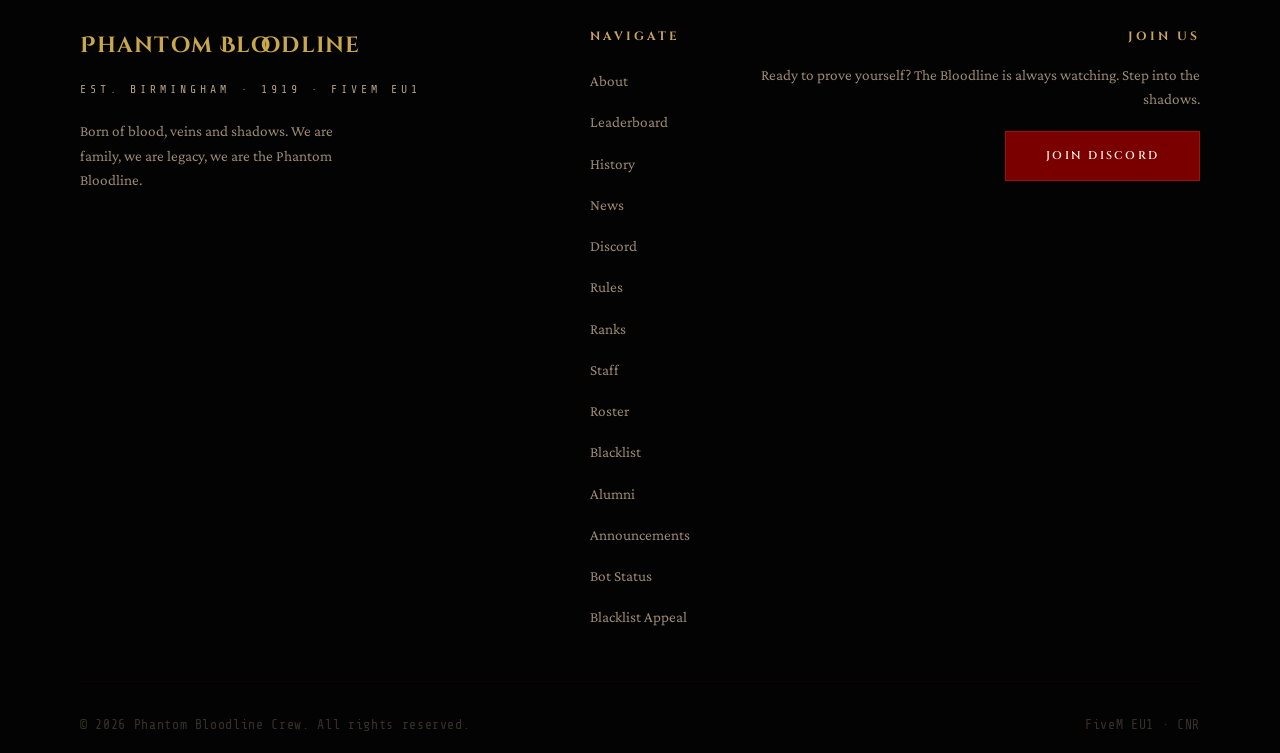
==== commit 40904484: "Add files via upload" ====
--- a/index.html
+++ b/index.html
@@ -10,7 +10,9 @@
 <meta property="og:image" content="https://raw.githubusercontent.com/PBjamstar/P-B/main/logo.png">
 <meta property="og:url" content="https://pbjamstar.github.io/P-B/">
 <meta name="twitter:card" content="summary_large_image">
-<link rel="icon" type="image/png" href="https://raw.githubusercontent.com/PBjamstar/P-B/main/logo.png">
+<link rel="icon" type="image/png" href="logo.png">
+<link rel="preload" as="image" href="logo.png" fetchpriority="high">
+<meta name="theme-color" content="#080808">
 <link rel="preconnect" href="https://fonts.googleapis.com">
 <link href="https://fonts.googleapis.com/css2?family=Cinzel+Decorative:wght@400;700;900&family=Cinzel:wght@400;600;700;900&family=Crimson+Pro:ital,wght@0,300;0,400;0,600;1,300;1,400&family=Share+Tech+Mono&display=swap" rel="stylesheet" media="print" onload="this.media='all'">
 <noscript><link href="https://fonts.googleapis.com/css2?family=Cinzel+Decorative:wght@400;700;900&family=Cinzel:wght@400;600;700;900&family=Crimson+Pro:ital,wght@0,300;0,400;0,600;1,300;1,400&family=Share+Tech+Mono&display=swap" rel="stylesheet"></noscript>
@@ -415,7 +417,7 @@
 <link rel="preconnect" href="https://fonts.gstatic.com" crossorigin>
 <link href="https://fonts.googleapis.com/css2?family=Anton&display=swap" rel="stylesheet">
 <script>try{if(sessionStorage.getItem("pb-seen"))document.documentElement.classList.add("no-loader");sessionStorage.setItem("pb-seen","1")}catch(e){}</script>
-<link rel="stylesheet" href="upgrade.css?v=3">
+<link rel="stylesheet" href="upgrade.css?v=4">
 </head>
 <body>
 <div id="scroll-progress"></div>
@@ -424,7 +426,7 @@
 <!-- LOADER -->
 <div id="loader">
   <div class="loader-logo">
-    <img src="https://raw.githubusercontent.com/PBjamstar/P-B/main/logo.png" alt="PB">
+    <img src="logo.png" alt="PB" width="40" height="40" decoding="async">
     <div class="loader-ring"></div>
   </div>
   <div class="loader-text">Loading...</div>
@@ -508,7 +510,7 @@
   <div class="hero-content">
     <div class="hero-badge">Est. Birmingham · 1919</div>
     <div class="hero-logo-wrap">
-      <img src="logo.png" alt="Phantom Bloodline" width="500" height="500">
+      <img src="logo.png" alt="Phantom Bloodline" width="500" height="500" fetchpriority="high" decoding="async">
       <div class="hero-ring"></div>
     </div>
     <h1 class="hero-title">Phantom<em>Bloodline</em></h1>
@@ -1208,5 +1210,6 @@
 loadStats();
 </script>
 <a class="mobile-apply" href="apply.html">Apply to join</a>
+<script src="site.js?v=1" defer></script>
 </body>
 </html>
--- a/upgrade.css
+++ b/upgrade.css
@@ -205,3 +205,43 @@
 .member-avatar { width: 42px; height: 42px; }
 .member-name { font-size: 0.95rem; }
 @media (max-width: 600px) { .members-grid { grid-template-columns: 1fr !important; } }
+
+/* ═════════════ v4: wider layout, nav highlight, back-to-top, ranks, staff, card polish ═════════════ */
+@media (min-width: 1280px) { .container { max-width: 1240px; } .stats-bar-grid { max-width: 1240px; } }
+
+/* Nav: current section */
+.nav-links a.active { color: var(--gold-light, #e8c87a); }
+.nav-links a.active:not(.cta)::after { transform: scaleX(1); }
+
+/* Back-to-top */
+.to-top {
+  position: fixed; right: 1rem; bottom: 1rem; z-index: 800; width: 46px; height: 46px; border-radius: 50%;
+  background: rgba(10,10,10,0.85); color: var(--gold-light, #e8c87a); border: 1px solid rgba(192,57,43,0.5);
+  font-size: 1.25rem; line-height: 1; cursor: pointer; opacity: 0; pointer-events: none; transform: translateY(10px);
+  transition: opacity 0.25s, transform 0.25s, background 0.2s; backdrop-filter: blur(6px);
+}
+.to-top.show { opacity: 1; pointer-events: auto; transform: none; }
+.to-top:hover { background: var(--blood, #7a0000); }
+@media (max-width: 760px) { .to-top { bottom: 4.7rem; } }
+
+/* Staff: centred, roomier cards */
+.staff-grid { display: flex !important; flex-wrap: wrap; justify-content: center; gap: 1rem !important; background: none !important; border: none !important; }
+.staff-grid > * { flex: 1 1 210px; max-width: 280px; border: 1px solid rgba(192,57,43,0.18); border-radius: 8px; }
+.staff-grid > *:hover { border-color: rgba(192,57,43,0.6); box-shadow: 0 10px 34px rgba(122,0,0,0.3); transform: translateY(-3px); }
+.staff-grid > * { transition: border-color 0.25s, box-shadow 0.25s, transform 0.25s; }
+
+/* Ranks: clearer hierarchy */
+.rank-row { border-radius: 6px; padding: 1.3rem 1.2rem; }
+.rank-row:hover { background: rgba(122,0,0,0.08); }
+.rank-title { font-size: 1rem; }
+
+/* Cards: soft red glow on hover instead of flat */
+.rule-item:hover, .news-card:hover, .stat-cell:hover { box-shadow: inset 0 0 0 1px rgba(192,57,43,0.35), 0 8px 30px rgba(122,0,0,0.25); }
+.rule-item, .news-card { transition: box-shadow 0.25s, background 0.25s; }
+
+/* A little grain so the black is not flat */
+body::after {
+  content: ''; position: fixed; inset: 0; z-index: 1; pointer-events: none; opacity: 0.05;
+  background-image: url("data:image/svg+xml,%3Csvg xmlns='http://www.w3.org/2000/svg' width='160' height='160'%3E%3Cfilter id='n'%3E%3CfeTurbulence type='fractalNoise' baseFrequency='.85' numOctaves='2' stitchTiles='stitch'/%3E%3C/filter%3E%3Crect width='100%25' height='100%25' filter='url(%23n)'/%3E%3C/svg%3E");
+}
+@media (prefers-reduced-motion: reduce) { .to-top { transition: none; } }
